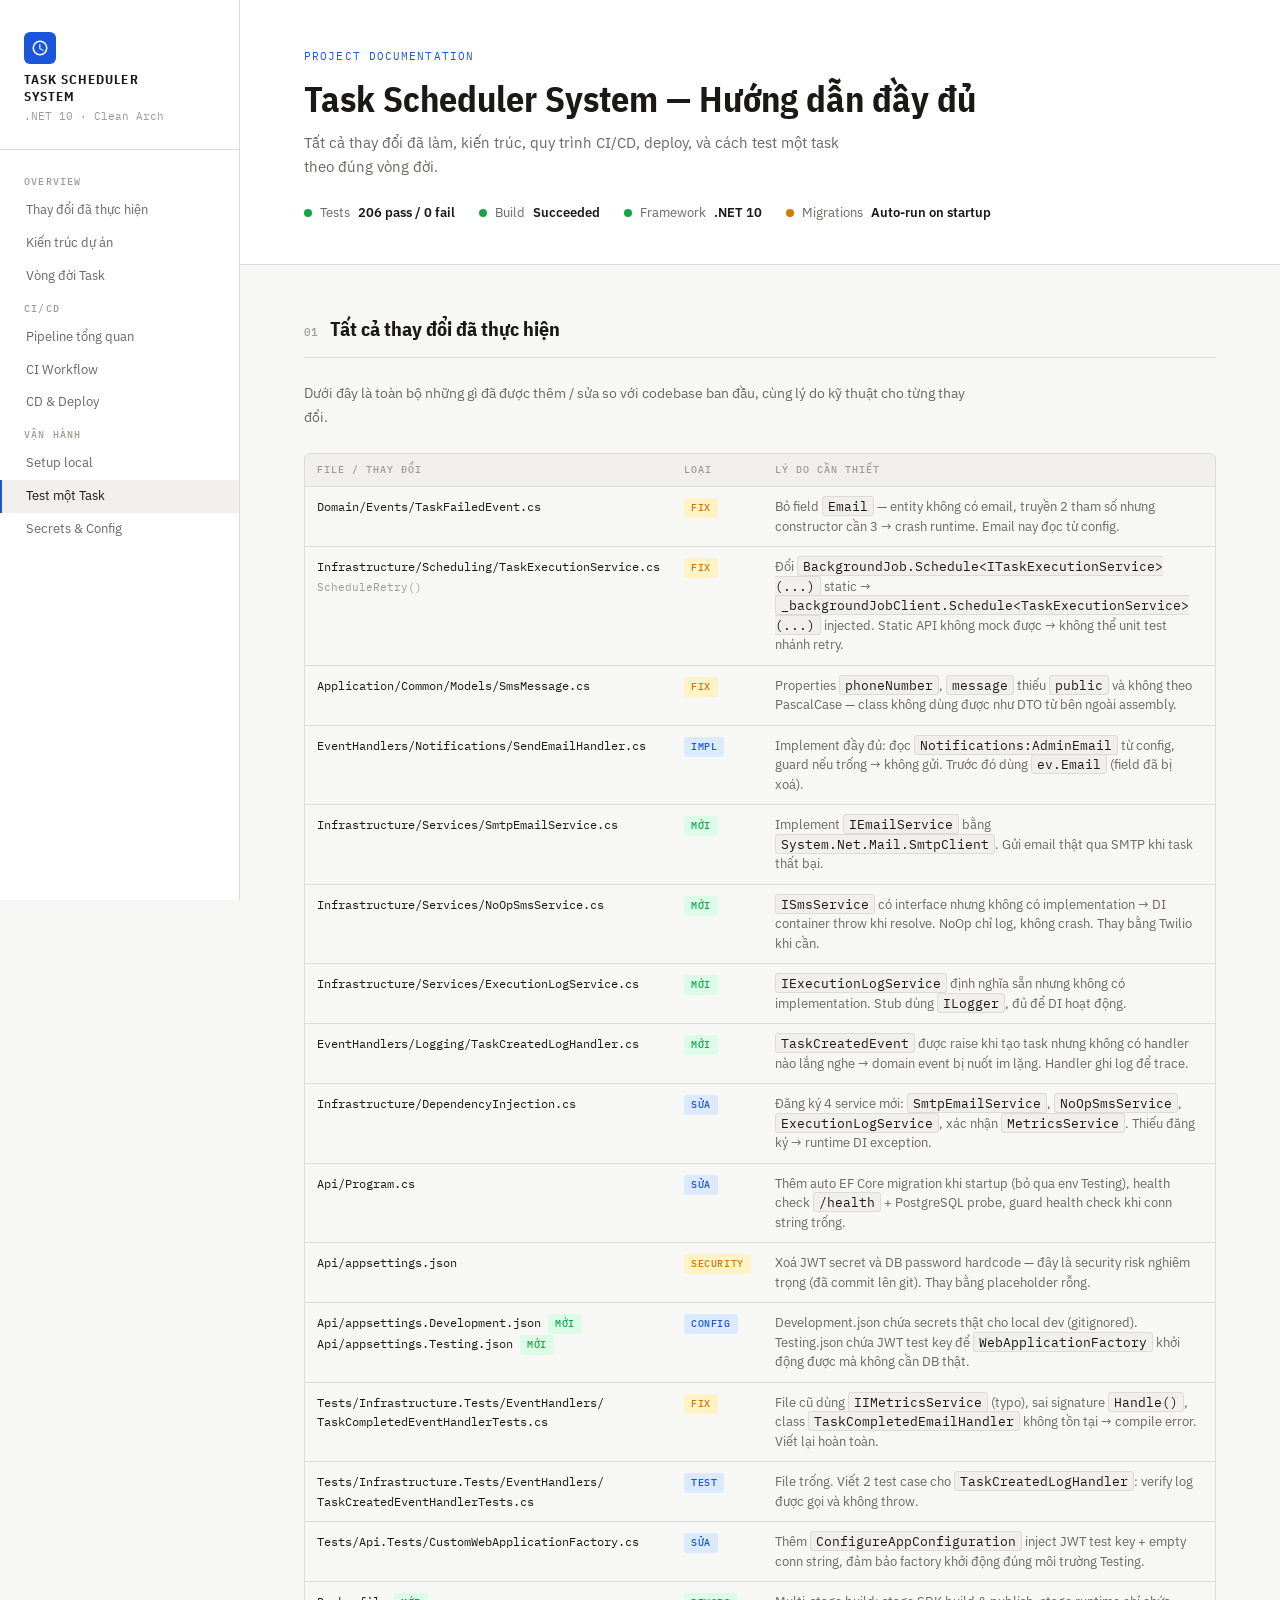
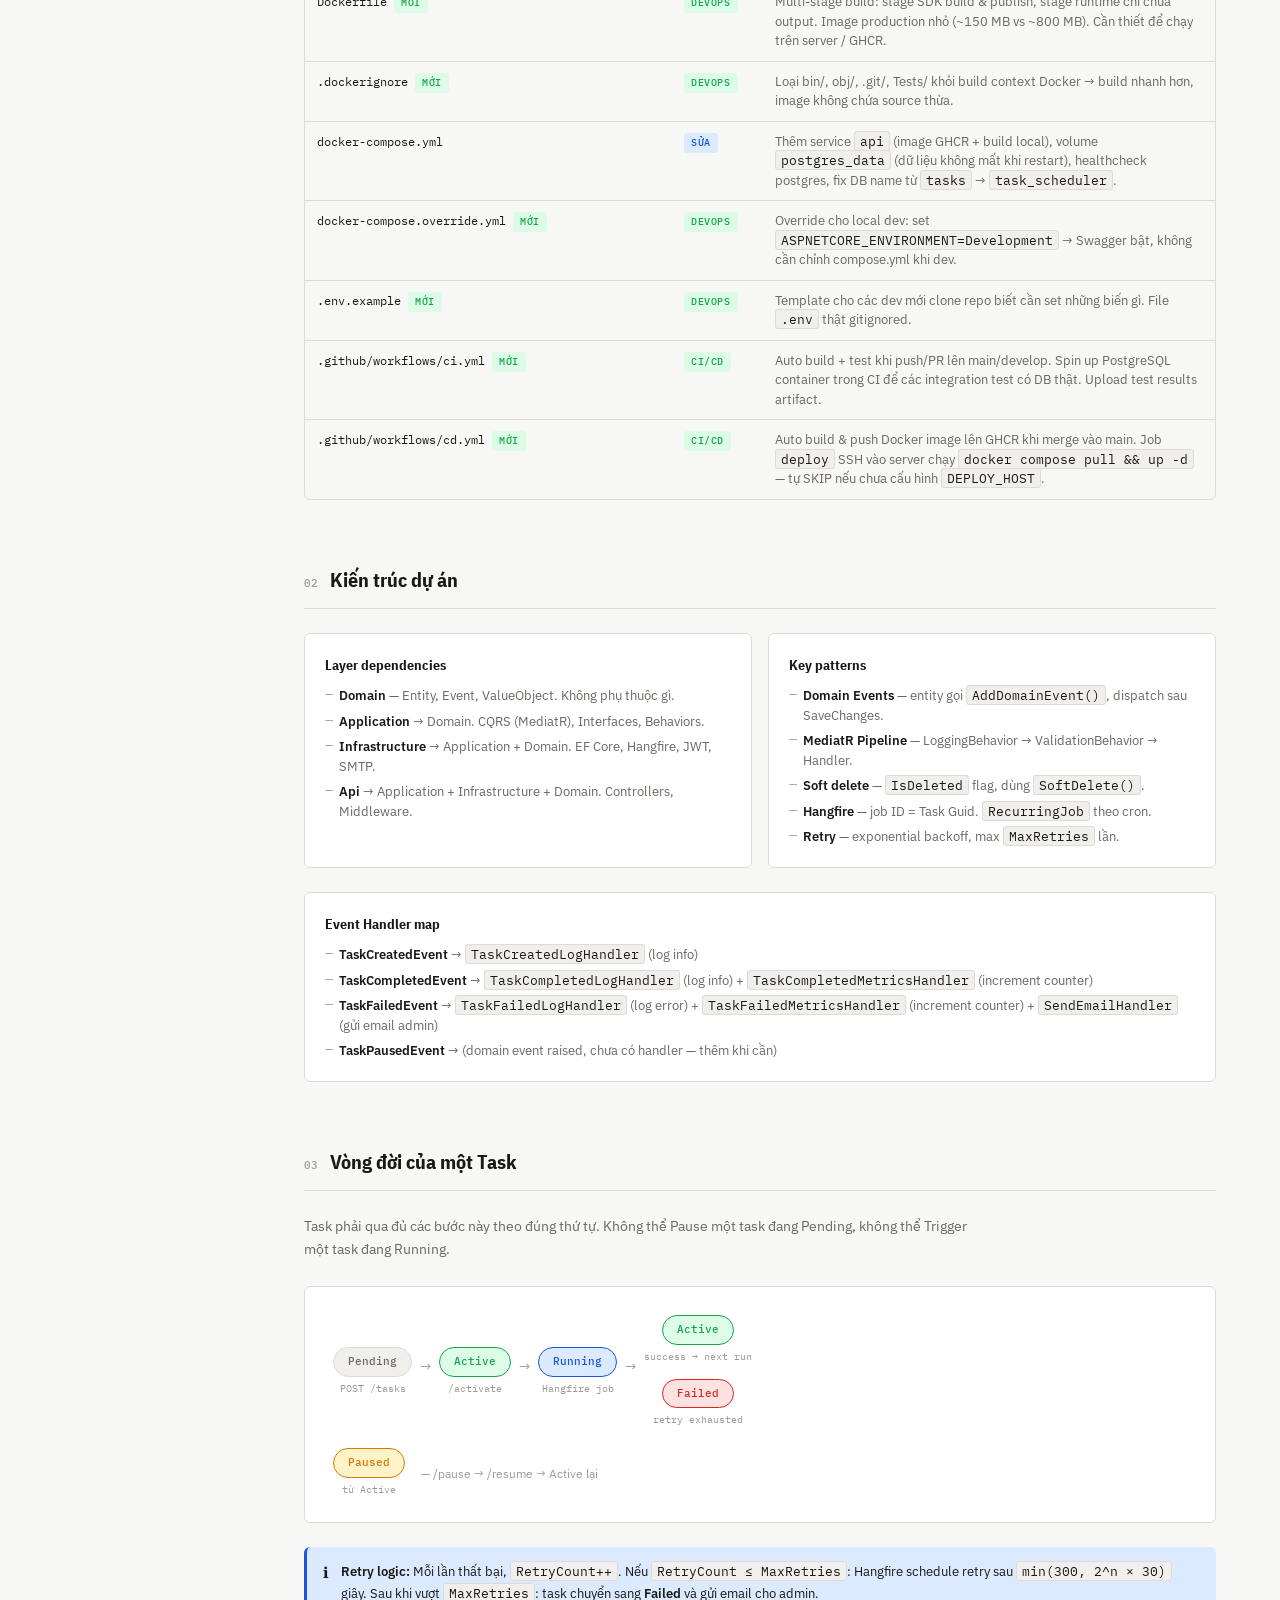
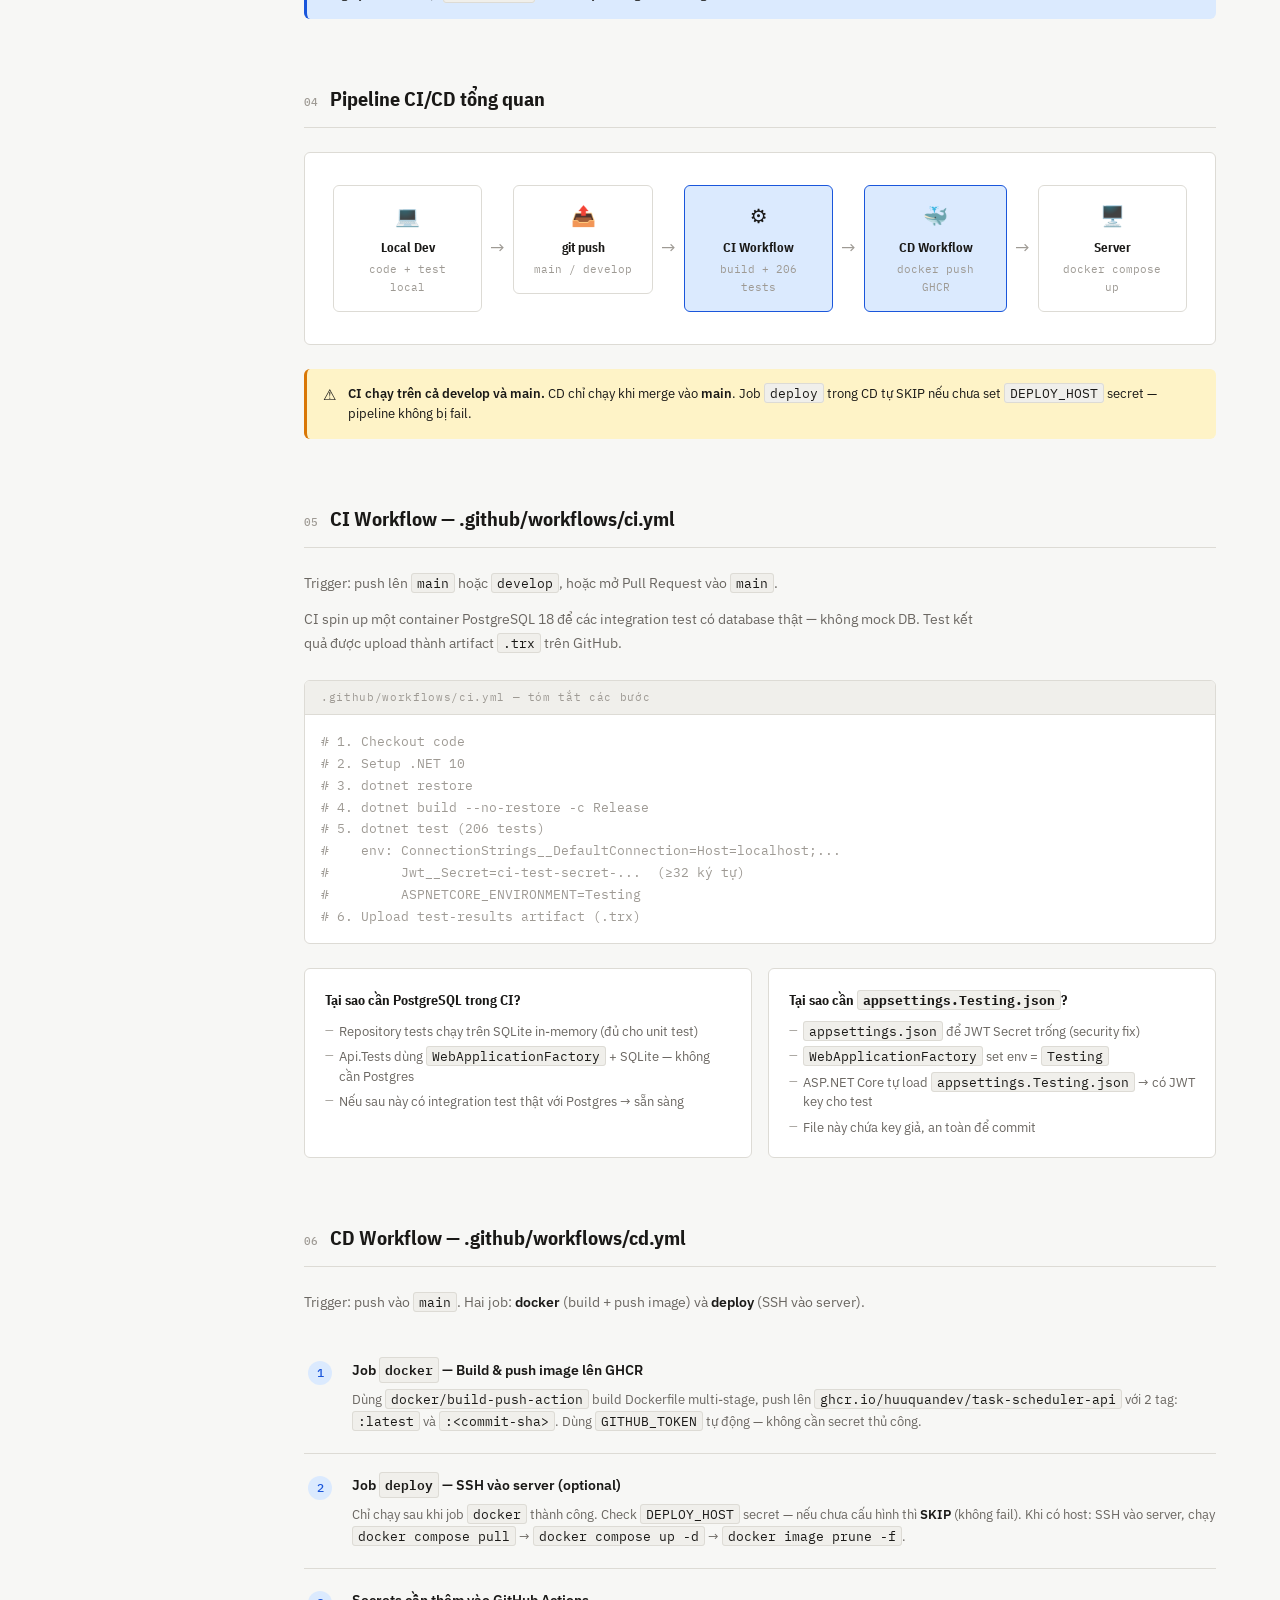
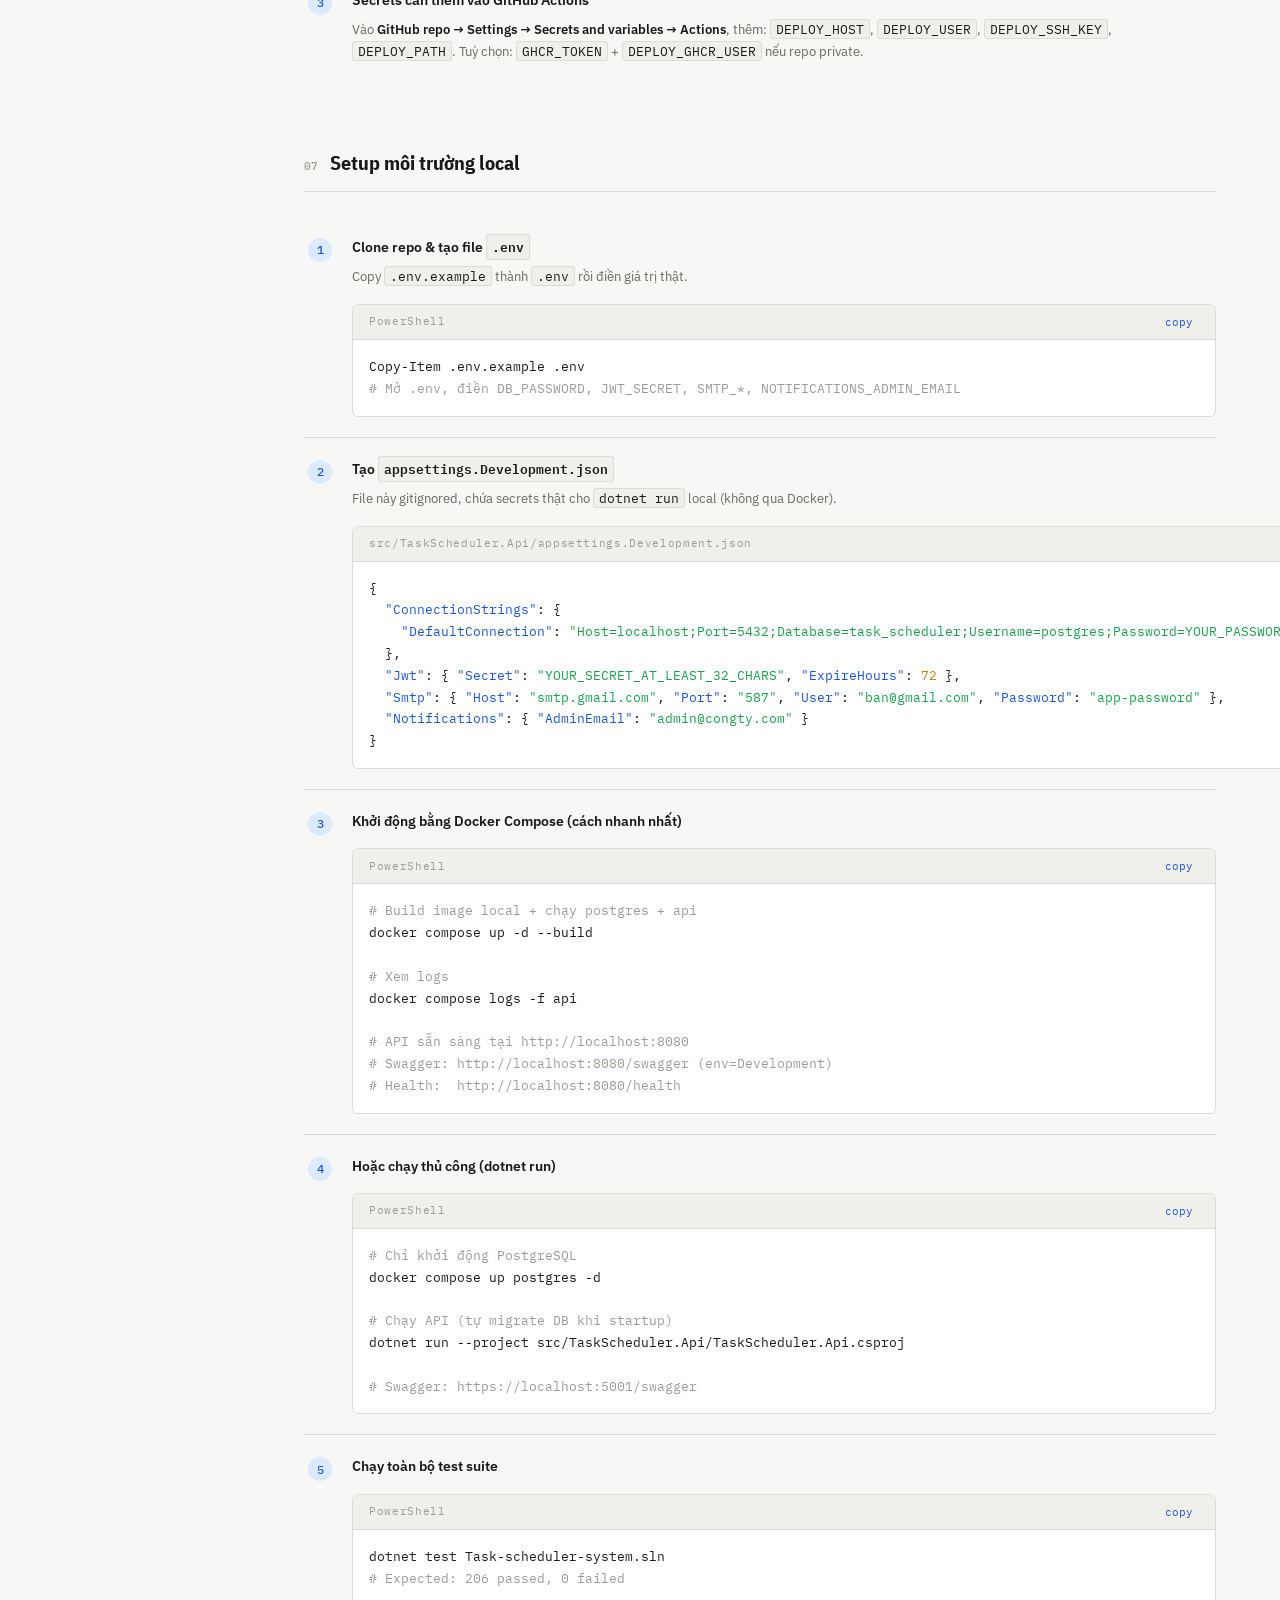
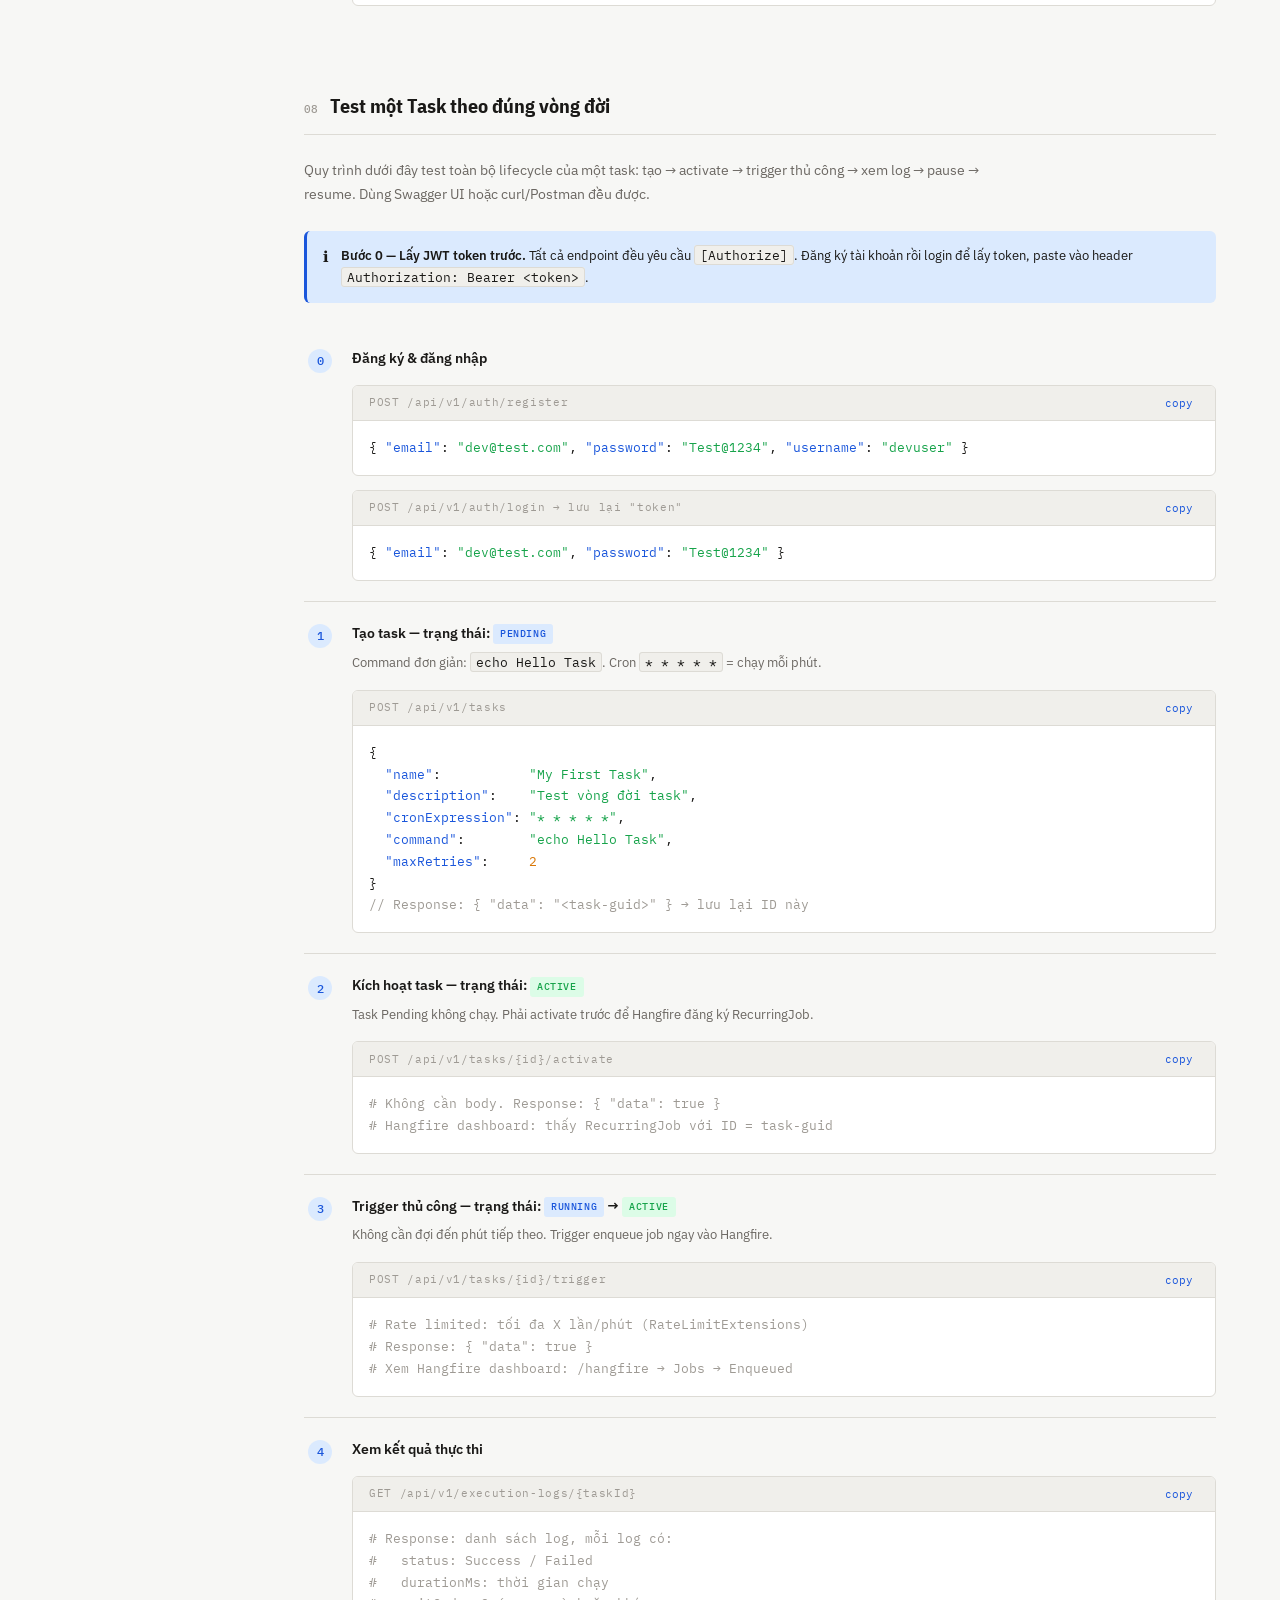
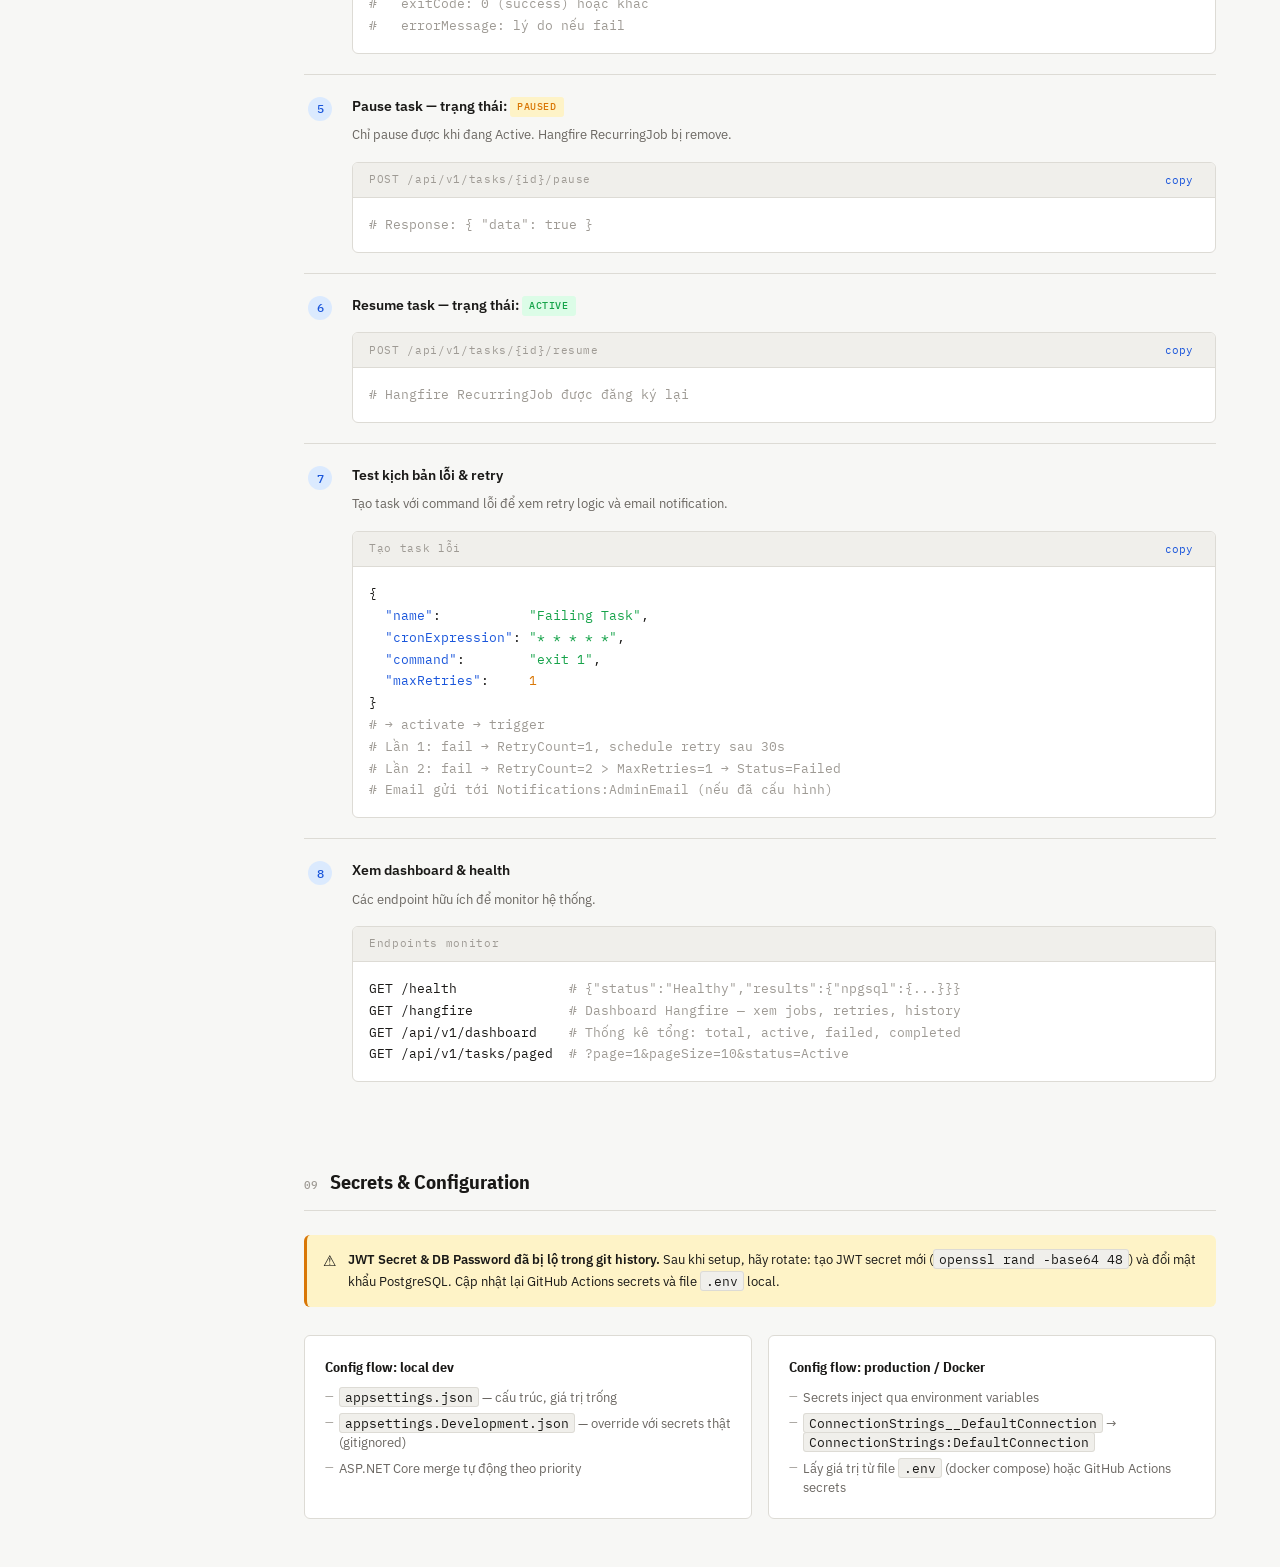
==== Docs/project-guide.html @ bc93c92e "chore: cleanup docs, add migrations, override compose, update cd workflow - Remove temp analysis/wor" ====
<!DOCTYPE html>
<html lang="vi">
<head>
<meta charset="UTF-8">
<meta name="viewport" content="width=device-width, initial-scale=1.0">
<title>Task Scheduler System</title>
<link rel="preconnect" href="https://fonts.googleapis.com">
<link rel="stylesheet" href="https://fonts.googleapis.com/css2?family=IBM+Plex+Mono:wght@400;500&family=IBM+Plex+Sans:wght@400;500;600&family=IBM+Plex+Sans+Condensed:wght@600;700&display=swap">
<style>
/* ── Tokens ── */
:root {
  --bg:          #f7f7f5;
  --surface:     #ffffff;
  --surface-2:   #f0efeb;
  --border:      #dddbd5;
  --text:        #1a1917;
  --text-2:      #6b6762;
  --text-3:      #9e9a94;
  --accent:      #1a56db;
  --accent-dim:  #dbeafe;
  --green:       #16a34a;
  --green-dim:   #dcfce7;
  --amber:       #d97706;
  --amber-dim:   #fef3c7;
  --red:         #dc2626;
  --red-dim:     #fee2e2;
  --mono:        'IBM Plex Mono', monospace;
  --sans:        'IBM Plex Sans', system-ui, sans-serif;
  --cond:        'IBM Plex Sans Condensed', system-ui, sans-serif;
}
@media (prefers-color-scheme: dark) {
  :root:not([data-theme="light"]) {
    --bg:         #111110;
    --surface:    #1c1c1a;
    --surface-2:  #252523;
    --border:     #333330;
    --text:       #eeecea;
    --text-2:     #9e9a94;
    --text-3:     #6b6762;
    --accent:     #60a5fa;
    --accent-dim: #1e3a5f;
    --green:      #4ade80;
    --green-dim:  #14532d;
    --amber:      #fbbf24;
    --amber-dim:  #451a03;
    --red:        #f87171;
    --red-dim:    #450a0a;
  }
}
:root[data-theme="dark"] {
    --bg:         #111110;
    --surface:    #1c1c1a;
    --surface-2:  #252523;
    --border:     #333330;
    --text:       #eeecea;
    --text-2:     #9e9a94;
    --text-3:     #6b6762;
    --accent:     #60a5fa;
    --accent-dim: #1e3a5f;
    --green:      #4ade80;
    --green-dim:  #14532d;
    --amber:      #fbbf24;
    --amber-dim:  #451a03;
    --red:        #f87171;
    --red-dim:    #450a0a;
}

/* ── Reset & Base ── */
*, *::before, *::after { box-sizing: border-box; margin: 0; padding: 0; }
html { font-size: 16px; scroll-behavior: smooth; }
body {
  font-family: var(--sans);
  background: var(--bg);
  color: var(--text);
  line-height: 1.6;
  -webkit-font-smoothing: antialiased;
}
a { color: var(--accent); text-decoration: none; }
a:hover { text-decoration: underline; }

/* ── Layout ── */
.shell {
  display: grid;
  grid-template-columns: 240px 1fr;
  min-height: 100vh;
}
.nav {
  position: sticky;
  top: 0;
  height: 100vh;
  overflow-y: auto;
  background: var(--surface);
  border-right: 1px solid var(--border);
  padding: 32px 0;
  display: flex;
  flex-direction: column;
  gap: 0;
}
.nav-logo {
  padding: 0 24px 24px;
  border-bottom: 1px solid var(--border);
  margin-bottom: 16px;
}
.nav-logo .mark {
  display: inline-flex;
  align-items: center;
  justify-content: center;
  width: 32px; height: 32px;
  background: var(--accent);
  border-radius: 6px;
  margin-bottom: 8px;
}
.nav-logo .mark svg { width: 18px; height: 18px; fill: #fff; }
.nav-logo h1 {
  font-family: var(--cond);
  font-size: 13px;
  font-weight: 700;
  letter-spacing: 0.08em;
  text-transform: uppercase;
  color: var(--text);
  line-height: 1.3;
}
.nav-logo p {
  font-size: 11px;
  color: var(--text-3);
  margin-top: 2px;
  font-family: var(--mono);
}
.nav-section-label {
  font-family: var(--mono);
  font-size: 10px;
  font-weight: 500;
  text-transform: uppercase;
  letter-spacing: 0.12em;
  color: var(--text-3);
  padding: 8px 24px 4px;
}
.nav a {
  display: block;
  padding: 6px 24px;
  font-size: 13px;
  color: var(--text-2);
  transition: color 0.12s, background 0.12s;
  border-left: 2px solid transparent;
}
.nav a:hover, .nav a.active {
  color: var(--text);
  background: var(--surface-2);
  border-left-color: var(--accent);
  text-decoration: none;
}
.main {
  overflow: hidden;
}

/* ── Header ── */
.page-header {
  border-bottom: 1px solid var(--border);
  padding: 48px 64px 40px;
  background: var(--surface);
}
.page-header .eyebrow {
  font-family: var(--mono);
  font-size: 11px;
  letter-spacing: 0.1em;
  text-transform: uppercase;
  color: var(--accent);
  margin-bottom: 12px;
}
.page-header h2 {
  font-family: var(--cond);
  font-size: 36px;
  font-weight: 700;
  color: var(--text);
  text-wrap: balance;
  line-height: 1.15;
  margin-bottom: 12px;
}
.page-header p {
  font-size: 15px;
  color: var(--text-2);
  max-width: 560px;
}
.status-bar {
  display: flex;
  gap: 24px;
  margin-top: 24px;
  flex-wrap: wrap;
}
.stat {
  display: flex;
  align-items: center;
  gap: 8px;
  font-size: 13px;
}
.stat .dot {
  width: 8px; height: 8px;
  border-radius: 50%;
  flex-shrink: 0;
}
.stat .dot.green { background: var(--green); }
.stat .dot.amber { background: var(--amber); }
.stat .label { color: var(--text-2); }
.stat .val { font-weight: 600; color: var(--text); font-variant-numeric: tabular-nums; }

/* ── Content sections ── */
.content { padding: 48px 64px; display: flex; flex-direction: column; gap: 64px; }

section { display: flex; flex-direction: column; gap: 24px; }
.section-header {
  display: flex;
  align-items: baseline;
  gap: 12px;
  padding-bottom: 12px;
  border-bottom: 1px solid var(--border);
}
.section-num {
  font-family: var(--mono);
  font-size: 11px;
  color: var(--text-3);
  font-weight: 500;
}
.section-header h3 {
  font-family: var(--cond);
  font-size: 20px;
  font-weight: 700;
  color: var(--text);
}

/* ── Prose ── */
.prose { font-size: 14px; color: var(--text-2); max-width: 680px; line-height: 1.7; }
.prose strong { color: var(--text); font-weight: 600; }
.prose p + p { margin-top: 12px; }

/* ── Code blocks ── */
.code-block {
  background: var(--surface);
  border: 1px solid var(--border);
  border-radius: 6px;
  overflow: hidden;
}
.code-header {
  display: flex;
  align-items: center;
  justify-content: space-between;
  padding: 8px 16px;
  background: var(--surface-2);
  border-bottom: 1px solid var(--border);
}
.code-label {
  font-family: var(--mono);
  font-size: 11px;
  color: var(--text-3);
  letter-spacing: 0.06em;
}
.copy-btn {
  font-family: var(--mono);
  font-size: 11px;
  color: var(--accent);
  background: none;
  border: none;
  cursor: pointer;
  padding: 2px 6px;
  border-radius: 3px;
  transition: background 0.1s;
}
.copy-btn:hover { background: var(--accent-dim); }
.code-block pre {
  padding: 16px;
  overflow-x: auto;
  font-family: var(--mono);
  font-size: 13px;
  line-height: 1.6;
  color: var(--text);
}
.code-block code { font-family: inherit; }
.hl-comment { color: var(--text-3); }
.hl-key { color: var(--accent); }
.hl-str { color: var(--green); }
.hl-num { color: var(--amber); }
.hl-cmd { color: var(--red); }

/* ── Inline code ── */
code {
  font-family: var(--mono);
  font-size: 12.5px;
  background: var(--surface-2);
  border: 1px solid var(--border);
  border-radius: 3px;
  padding: 1px 5px;
  color: var(--text);
}
.code-block code { background: none; border: none; padding: 0; }

/* ── Pipeline diagram ── */
.pipeline {
  display: flex;
  align-items: stretch;
  gap: 0;
  overflow-x: auto;
  padding: 4px 0;
}
.pipe-step {
  display: flex;
  flex-direction: column;
  align-items: center;
}
.pipe-box {
  background: var(--surface);
  border: 1px solid var(--border);
  border-radius: 6px;
  padding: 14px 18px;
  text-align: center;
  min-width: 140px;
}
.pipe-box .pipe-icon { font-size: 20px; margin-bottom: 6px; }
.pipe-box .pipe-name {
  font-family: var(--cond);
  font-size: 13px;
  font-weight: 700;
  color: var(--text);
  white-space: nowrap;
}
.pipe-box .pipe-desc {
  font-size: 11px;
  color: var(--text-3);
  margin-top: 3px;
  font-family: var(--mono);
}
.pipe-box.accent { border-color: var(--accent); background: var(--accent-dim); }
.pipe-arrow {
  display: flex;
  align-items: center;
  padding: 0 8px;
  color: var(--text-3);
  font-size: 18px;
  flex-shrink: 0;
}

/* ── Steps list ── */
.steps { display: flex; flex-direction: column; gap: 0; }
.step {
  display: grid;
  grid-template-columns: 32px 1fr;
  gap: 16px;
  padding: 20px 0;
  border-bottom: 1px solid var(--border);
}
.step:last-child { border-bottom: none; }
.step-num {
  display: flex;
  align-items: flex-start;
  justify-content: center;
  padding-top: 2px;
}
.step-num span {
  font-family: var(--mono);
  font-size: 12px;
  font-weight: 500;
  color: var(--accent);
  background: var(--accent-dim);
  width: 24px; height: 24px;
  border-radius: 50%;
  display: flex;
  align-items: center;
  justify-content: center;
}
.step-body { display: flex; flex-direction: column; gap: 8px; }
.step-title {
  font-size: 14px;
  font-weight: 600;
  color: var(--text);
}
.step-desc { font-size: 13px; color: var(--text-2); line-height: 1.6; }
.step-desc strong { color: var(--text); font-weight: 600; }

/* ── Badge / tag ── */
.badge {
  display: inline-flex;
  align-items: center;
  gap: 4px;
  font-family: var(--mono);
  font-size: 10px;
  font-weight: 500;
  letter-spacing: 0.06em;
  text-transform: uppercase;
  padding: 2px 7px;
  border-radius: 3px;
  vertical-align: middle;
}
.badge.green { background: var(--green-dim); color: var(--green); }
.badge.amber { background: var(--amber-dim); color: var(--amber); }
.badge.red { background: var(--red-dim); color: var(--red); }
.badge.blue { background: var(--accent-dim); color: var(--accent); }

/* ── Change table ── */
.change-table { width: 100%; border-collapse: collapse; font-size: 13px; }
.change-table th {
  font-family: var(--mono);
  font-size: 10px;
  text-transform: uppercase;
  letter-spacing: 0.1em;
  color: var(--text-3);
  text-align: left;
  padding: 8px 12px;
  background: var(--surface-2);
  border-bottom: 1px solid var(--border);
  font-weight: 500;
}
.change-table td {
  padding: 10px 12px;
  border-bottom: 1px solid var(--border);
  vertical-align: top;
  color: var(--text-2);
}
.change-table tr:last-child td { border-bottom: none; }
.change-table td:first-child { font-family: var(--mono); font-size: 12px; color: var(--text); white-space: nowrap; }
.change-table td.reason { color: var(--text-2); line-height: 1.5; }

/* ── Callout ── */
.callout {
  display: flex;
  gap: 12px;
  padding: 14px 16px;
  border-radius: 6px;
  border-left: 3px solid;
  font-size: 13px;
  line-height: 1.6;
}
.callout.info { background: var(--accent-dim); border-color: var(--accent); color: var(--text); }
.callout.warn { background: var(--amber-dim); border-color: var(--amber); color: var(--text); }
.callout.ok   { background: var(--green-dim);  border-color: var(--green);  color: var(--text); }
.callout-icon { flex-shrink: 0; font-size: 15px; }
.callout strong { font-weight: 600; }

/* ── Lifecycle ── */
.lifecycle {
  display: flex;
  gap: 8px;
  overflow-x: auto;
  padding: 4px 0;
  align-items: center;
}
.lc-state {
  display: flex;
  flex-direction: column;
  align-items: center;
  gap: 4px;
  flex-shrink: 0;
}
.lc-pill {
  padding: 5px 14px;
  border-radius: 20px;
  font-family: var(--mono);
  font-size: 11px;
  font-weight: 500;
  border: 1px solid;
}
.lc-pill.pending  { background: var(--surface-2); border-color: var(--border); color: var(--text-2); }
.lc-pill.active   { background: var(--green-dim); border-color: var(--green); color: var(--green); }
.lc-pill.running  { background: var(--accent-dim); border-color: var(--accent); color: var(--accent); }
.lc-pill.failed   { background: var(--red-dim); border-color: var(--red); color: var(--red); }
.lc-pill.paused   { background: var(--amber-dim); border-color: var(--amber); color: var(--amber); }
.lc-pill.completed{ background: var(--surface-2); border-color: var(--border); color: var(--text-3); }
.lc-note { font-size: 10px; font-family: var(--mono); color: var(--text-3); }
.lc-arrow { color: var(--text-3); font-size: 14px; margin-top: -12px; }
.lc-branch {
  display: flex;
  flex-direction: column;
  gap: 6px;
  flex-shrink: 0;
}

/* ── Two-col grid ── */
.two-col { display: grid; grid-template-columns: 1fr 1fr; gap: 16px; }
@media (max-width: 900px) { .two-col { grid-template-columns: 1fr; } }

/* ── Info card ── */
.info-card {
  background: var(--surface);
  border: 1px solid var(--border);
  border-radius: 6px;
  padding: 20px;
}
.info-card h4 {
  font-family: var(--cond);
  font-size: 14px;
  font-weight: 700;
  color: var(--text);
  margin-bottom: 10px;
}
.info-card ul {
  list-style: none;
  display: flex;
  flex-direction: column;
  gap: 6px;
}
.info-card ul li {
  font-size: 13px;
  color: var(--text-2);
  padding-left: 14px;
  position: relative;
  line-height: 1.5;
}
.info-card ul li::before {
  content: '—';
  position: absolute;
  left: 0;
  color: var(--text-3);
  font-size: 11px;
}
.info-card ul li strong { color: var(--text); font-weight: 600; }

/* ── Responsive nav ── */
@media (max-width: 768px) {
  .shell { grid-template-columns: 1fr; }
  .nav { position: static; height: auto; flex-direction: row; flex-wrap: wrap; padding: 16px; border-right: none; border-bottom: 1px solid var(--border); }
  .nav-logo { border-bottom: none; padding-bottom: 0; margin-bottom: 0; }
  .content { padding: 32px 24px; }
  .page-header { padding: 32px 24px 28px; }
}
</style>
</head>
<body>
<div class="shell">

<!-- NAV -->
<nav class="nav">
  <div class="nav-logo">
    <div class="mark">
      <svg viewBox="0 0 24 24" xmlns="http://www.w3.org/2000/svg"><path d="M12 2a10 10 0 1 0 0 20A10 10 0 0 0 12 2Zm0 18a8 8 0 1 1 0-16 8 8 0 0 1 0 16Zm.5-13H11v6l5.25 3.15.75-1.23-4.5-2.67V7Z"/></svg>
    </div>
    <h1>Task Scheduler<br>System</h1>
    <p>.NET 10 · Clean Arch</p>
  </div>

  <span class="nav-section-label">Overview</span>
  <a href="#changes">Thay đổi đã thực hiện</a>
  <a href="#architecture">Kiến trúc dự án</a>
  <a href="#lifecycle">Vòng đời Task</a>

  <span class="nav-section-label">CI/CD</span>
  <a href="#pipeline">Pipeline tổng quan</a>
  <a href="#ci-workflow">CI Workflow</a>
  <a href="#cd-workflow">CD & Deploy</a>

  <span class="nav-section-label">Vận hành</span>
  <a href="#local-setup">Setup local</a>
  <a href="#test-task">Test một Task</a>
  <a href="#secrets">Secrets & Config</a>
</nav>

<!-- MAIN -->
<main class="main">

  <div class="page-header">
    <div class="eyebrow">Project Documentation</div>
    <h2>Task Scheduler System — Hướng dẫn đầy đủ</h2>
    <p>Tất cả thay đổi đã làm, kiến trúc, quy trình CI/CD, deploy, và cách test một task theo đúng vòng đời.</p>
    <div class="status-bar">
      <div class="stat"><div class="dot green"></div><span class="label">Tests</span><span class="val">206 pass / 0 fail</span></div>
      <div class="stat"><div class="dot green"></div><span class="label">Build</span><span class="val">Succeeded</span></div>
      <div class="stat"><div class="dot green"></div><span class="label">Framework</span><span class="val">.NET 10</span></div>
      <div class="stat"><div class="dot amber"></div><span class="label">Migrations</span><span class="val">Auto-run on startup</span></div>
    </div>
  </div>

  <div class="content">

    <!-- CHANGES -->
    <section id="changes">
      <div class="section-header">
        <span class="section-num">01</span>
        <h3>Tất cả thay đổi đã thực hiện</h3>
      </div>
      <div class="prose">
        <p>Dưới đây là toàn bộ những gì đã được thêm / sửa so với codebase ban đầu, cùng lý do kỹ thuật cho từng thay đổi.</p>
      </div>

      <div style="overflow-x:auto; border: 1px solid var(--border); border-radius: 6px;">
        <table class="change-table">
          <thead>
            <tr>
              <th>File / Thay đổi</th>
              <th>Loại</th>
              <th>Lý do cần thiết</th>
            </tr>
          </thead>
          <tbody>
            <tr>
              <td>Domain/Events/TaskFailedEvent.cs</td>
              <td><span class="badge amber">Fix</span></td>
              <td class="reason">Bỏ field <code>Email</code> — entity không có email, truyền 2 tham số nhưng constructor cần 3 → crash runtime. Email nay đọc từ config.</td>
            </tr>
            <tr>
              <td>Infrastructure/Scheduling/TaskExecutionService.cs<br><span style="color:var(--text-3);font-size:11px">ScheduleRetry()</span></td>
              <td><span class="badge amber">Fix</span></td>
              <td class="reason">Đổi <code>BackgroundJob.Schedule&lt;ITaskExecutionService&gt;(...)</code> static → <code>_backgroundJobClient.Schedule&lt;TaskExecutionService&gt;(...)</code> injected. Static API không mock được → không thể unit test nhánh retry.</td>
            </tr>
            <tr>
              <td>Application/Common/Models/SmsMessage.cs</td>
              <td><span class="badge amber">Fix</span></td>
              <td class="reason">Properties <code>phoneNumber</code>, <code>message</code> thiếu <code>public</code> và không theo PascalCase — class không dùng được như DTO từ bên ngoài assembly.</td>
            </tr>
            <tr>
              <td>EventHandlers/Notifications/SendEmailHandler.cs</td>
              <td><span class="badge blue">Impl</span></td>
              <td class="reason">Implement đầy đủ: đọc <code>Notifications:AdminEmail</code> từ config, guard nếu trống → không gửi. Trước đó dùng <code>ev.Email</code> (field đã bị xoá).</td>
            </tr>
            <tr>
              <td>Infrastructure/Services/SmtpEmailService.cs</td>
              <td><span class="badge green">Mới</span></td>
              <td class="reason">Implement <code>IEmailService</code> bằng <code>System.Net.Mail.SmtpClient</code>. Gửi email thật qua SMTP khi task thất bại.</td>
            </tr>
            <tr>
              <td>Infrastructure/Services/NoOpSmsService.cs</td>
              <td><span class="badge green">Mới</span></td>
              <td class="reason"><code>ISmsService</code> có interface nhưng không có implementation → DI container throw khi resolve. NoOp chỉ log, không crash. Thay bằng Twilio khi cần.</td>
            </tr>
            <tr>
              <td>Infrastructure/Services/ExecutionLogService.cs</td>
              <td><span class="badge green">Mới</span></td>
              <td class="reason"><code>IExecutionLogService</code> định nghĩa sẵn nhưng không có implementation. Stub dùng <code>ILogger</code>, đủ để DI hoạt động.</td>
            </tr>
            <tr>
              <td>EventHandlers/Logging/TaskCreatedLogHandler.cs</td>
              <td><span class="badge green">Mới</span></td>
              <td class="reason"><code>TaskCreatedEvent</code> được raise khi tạo task nhưng không có handler nào lắng nghe → domain event bị nuốt im lặng. Handler ghi log để trace.</td>
            </tr>
            <tr>
              <td>Infrastructure/DependencyInjection.cs</td>
              <td><span class="badge blue">Sửa</span></td>
              <td class="reason">Đăng ký 4 service mới: <code>SmtpEmailService</code>, <code>NoOpSmsService</code>, <code>ExecutionLogService</code>, xác nhận <code>MetricsService</code>. Thiếu đăng ký → runtime DI exception.</td>
            </tr>
            <tr>
              <td>Api/Program.cs</td>
              <td><span class="badge blue">Sửa</span></td>
              <td class="reason">Thêm auto EF Core migration khi startup (bỏ qua env Testing), health check <code>/health</code> + PostgreSQL probe, guard health check khi conn string trống.</td>
            </tr>
            <tr>
              <td>Api/appsettings.json</td>
              <td><span class="badge amber">Security</span></td>
              <td class="reason">Xoá JWT secret và DB password hardcode — đây là security risk nghiêm trọng (đã commit lên git). Thay bằng placeholder rỗng.</td>
            </tr>
            <tr>
              <td>Api/appsettings.Development.json <span class="badge green">Mới</span><br>Api/appsettings.Testing.json <span class="badge green">Mới</span></td>
              <td><span class="badge blue">Config</span></td>
              <td class="reason">Development.json chứa secrets thật cho local dev (gitignored). Testing.json chứa JWT test key để <code>WebApplicationFactory</code> khởi động được mà không cần DB thật.</td>
            </tr>
            <tr>
              <td>Tests/Infrastructure.Tests/EventHandlers/<br>TaskCompletedEventHandlerTests.cs</td>
              <td><span class="badge amber">Fix</span></td>
              <td class="reason">File cũ dùng <code>IIMetricsService</code> (typo), sai signature <code>Handle()</code>, class <code>TaskCompletedEmailHandler</code> không tồn tại → compile error. Viết lại hoàn toàn.</td>
            </tr>
            <tr>
              <td>Tests/Infrastructure.Tests/EventHandlers/<br>TaskCreatedEventHandlerTests.cs</td>
              <td><span class="badge blue">Test</span></td>
              <td class="reason">File trống. Viết 2 test case cho <code>TaskCreatedLogHandler</code>: verify log được gọi và không throw.</td>
            </tr>
            <tr>
              <td>Tests/Api.Tests/CustomWebApplicationFactory.cs</td>
              <td><span class="badge blue">Sửa</span></td>
              <td class="reason">Thêm <code>ConfigureAppConfiguration</code> inject JWT test key + empty conn string, đảm bảo factory khởi động đúng môi trường Testing.</td>
            </tr>
            <tr>
              <td>Dockerfile <span class="badge green">Mới</span></td>
              <td><span class="badge green">DevOps</span></td>
              <td class="reason">Multi-stage build: stage SDK build &amp; publish, stage runtime chỉ chứa output. Image production nhỏ (~150 MB vs ~800 MB). Cần thiết để chạy trên server / GHCR.</td>
            </tr>
            <tr>
              <td>.dockerignore <span class="badge green">Mới</span></td>
              <td><span class="badge green">DevOps</span></td>
              <td class="reason">Loại bin/, obj/, .git/, Tests/ khỏi build context Docker → build nhanh hơn, image không chứa source thừa.</td>
            </tr>
            <tr>
              <td>docker-compose.yml</td>
              <td><span class="badge blue">Sửa</span></td>
              <td class="reason">Thêm service <code>api</code> (image GHCR + build local), volume <code>postgres_data</code> (dữ liệu không mất khi restart), healthcheck postgres, fix DB name từ <code>tasks</code> → <code>task_scheduler</code>.</td>
            </tr>
            <tr>
              <td>docker-compose.override.yml <span class="badge green">Mới</span></td>
              <td><span class="badge green">DevOps</span></td>
              <td class="reason">Override cho local dev: set <code>ASPNETCORE_ENVIRONMENT=Development</code> → Swagger bật, không cần chỉnh compose.yml khi dev.</td>
            </tr>
            <tr>
              <td>.env.example <span class="badge green">Mới</span></td>
              <td><span class="badge green">DevOps</span></td>
              <td class="reason">Template cho các dev mới clone repo biết cần set những biến gì. File <code>.env</code> thật gitignored.</td>
            </tr>
            <tr>
              <td>.github/workflows/ci.yml <span class="badge green">Mới</span></td>
              <td><span class="badge green">CI/CD</span></td>
              <td class="reason">Auto build + test khi push/PR lên main/develop. Spin up PostgreSQL container trong CI để các integration test có DB thật. Upload test results artifact.</td>
            </tr>
            <tr>
              <td>.github/workflows/cd.yml <span class="badge green">Mới</span></td>
              <td><span class="badge green">CI/CD</span></td>
              <td class="reason">Auto build &amp; push Docker image lên GHCR khi merge vào main. Job <code>deploy</code> SSH vào server chạy <code>docker compose pull &amp;&amp; up -d</code> — tự SKIP nếu chưa cấu hình <code>DEPLOY_HOST</code>.</td>
            </tr>
          </tbody>
        </table>
      </div>
    </section>

    <!-- ARCHITECTURE -->
    <section id="architecture">
      <div class="section-header">
        <span class="section-num">02</span>
        <h3>Kiến trúc dự án</h3>
      </div>
      <div class="two-col">
        <div class="info-card">
          <h4>Layer dependencies</h4>
          <ul>
            <li><strong>Domain</strong> — Entity, Event, ValueObject. Không phụ thuộc gì.</li>
            <li><strong>Application</strong> → Domain. CQRS (MediatR), Interfaces, Behaviors.</li>
            <li><strong>Infrastructure</strong> → Application + Domain. EF Core, Hangfire, JWT, SMTP.</li>
            <li><strong>Api</strong> → Application + Infrastructure + Domain. Controllers, Middleware.</li>
          </ul>
        </div>
        <div class="info-card">
          <h4>Key patterns</h4>
          <ul>
            <li><strong>Domain Events</strong> — entity gọi <code>AddDomainEvent()</code>, dispatch sau SaveChanges.</li>
            <li><strong>MediatR Pipeline</strong> — LoggingBehavior → ValidationBehavior → Handler.</li>
            <li><strong>Soft delete</strong> — <code>IsDeleted</code> flag, dùng <code>SoftDelete()</code>.</li>
            <li><strong>Hangfire</strong> — job ID = Task Guid. <code>RecurringJob</code> theo cron.</li>
            <li><strong>Retry</strong> — exponential backoff, max <code>MaxRetries</code> lần.</li>
          </ul>
        </div>
      </div>
      <div class="info-card">
        <h4>Event Handler map</h4>
        <ul>
          <li><strong>TaskCreatedEvent</strong> → <code>TaskCreatedLogHandler</code> (log info)</li>
          <li><strong>TaskCompletedEvent</strong> → <code>TaskCompletedLogHandler</code> (log info) + <code>TaskCompletedMetricsHandler</code> (increment counter)</li>
          <li><strong>TaskFailedEvent</strong> → <code>TaskFailedLogHandler</code> (log error) + <code>TaskFailedMetricsHandler</code> (increment counter) + <code>SendEmailHandler</code> (gửi email admin)</li>
          <li><strong>TaskPausedEvent</strong> → (domain event raised, chưa có handler — thêm khi cần)</li>
        </ul>
      </div>
    </section>

    <!-- LIFECYCLE -->
    <section id="lifecycle">
      <div class="section-header">
        <span class="section-num">03</span>
        <h3>Vòng đời của một Task</h3>
      </div>
      <div class="prose">
        <p>Task phải qua đủ các bước này theo đúng thứ tự. Không thể Pause một task đang Pending, không thể Trigger một task đang Running.</p>
      </div>
      <div style="overflow-x:auto; background: var(--surface); border: 1px solid var(--border); border-radius: 6px; padding: 24px 28px;">
        <div class="lifecycle">
          <div class="lc-state">
            <div class="lc-pill pending">Pending</div>
            <div class="lc-note">POST /tasks</div>
          </div>
          <div class="lc-arrow">→</div>
          <div class="lc-state">
            <div class="lc-pill active">Active</div>
            <div class="lc-note">/activate</div>
          </div>
          <div class="lc-arrow">→</div>
          <div class="lc-state">
            <div class="lc-pill running">Running</div>
            <div class="lc-note">Hangfire job</div>
          </div>
          <div class="lc-arrow">→</div>
          <div class="lc-branch">
            <div class="lc-state">
              <div class="lc-pill active">Active</div>
              <div class="lc-note">success → next run</div>
            </div>
            <div class="lc-state" style="margin-top:8px">
              <div class="lc-pill failed">Failed</div>
              <div class="lc-note">retry exhausted</div>
            </div>
          </div>
        </div>
        <div style="margin-top:16px; display:flex; gap:16px; flex-wrap:wrap;">
          <div class="lc-state">
            <div class="lc-pill paused">Paused</div>
            <div class="lc-note">từ Active</div>
          </div>
          <span style="font-size:12px;color:var(--text-3);align-self:center;">— /pause → /resume → Active lại</span>
        </div>
      </div>
      <div class="callout info">
        <span class="callout-icon">ℹ</span>
        <div><strong>Retry logic:</strong> Mỗi lần thất bại, <code>RetryCount++</code>. Nếu <code>RetryCount ≤ MaxRetries</code>: Hangfire schedule retry sau <code>min(300, 2^n × 30)</code> giây. Sau khi vượt <code>MaxRetries</code>: task chuyển sang <strong>Failed</strong> và gửi email cho admin.</div>
      </div>
    </section>

    <!-- PIPELINE -->
    <section id="pipeline">
      <div class="section-header">
        <span class="section-num">04</span>
        <h3>Pipeline CI/CD tổng quan</h3>
      </div>
      <div style="overflow-x:auto; background: var(--surface); border: 1px solid var(--border); border-radius: 6px; padding: 28px;">
        <div class="pipeline">
          <div class="pipe-step">
            <div class="pipe-box">
              <div class="pipe-icon">💻</div>
              <div class="pipe-name">Local Dev</div>
              <div class="pipe-desc">code + test local</div>
            </div>
          </div>
          <div class="pipe-arrow">→</div>
          <div class="pipe-step">
            <div class="pipe-box">
              <div class="pipe-icon">📤</div>
              <div class="pipe-name">git push</div>
              <div class="pipe-desc">main / develop</div>
            </div>
          </div>
          <div class="pipe-arrow">→</div>
          <div class="pipe-step">
            <div class="pipe-box accent">
              <div class="pipe-icon">⚙️</div>
              <div class="pipe-name">CI Workflow</div>
              <div class="pipe-desc">build + 206 tests</div>
            </div>
          </div>
          <div class="pipe-arrow">→</div>
          <div class="pipe-step">
            <div class="pipe-box accent">
              <div class="pipe-icon">🐳</div>
              <div class="pipe-name">CD Workflow</div>
              <div class="pipe-desc">docker push GHCR</div>
            </div>
          </div>
          <div class="pipe-arrow">→</div>
          <div class="pipe-step">
            <div class="pipe-box">
              <div class="pipe-icon">🖥️</div>
              <div class="pipe-name">Server</div>
              <div class="pipe-desc">docker compose up</div>
            </div>
          </div>
        </div>
      </div>

      <div class="callout warn">
        <span class="callout-icon">⚠</span>
        <div><strong>CI chạy trên cả develop và main.</strong> CD chỉ chạy khi merge vào <strong>main</strong>. Job <code>deploy</code> trong CD tự SKIP nếu chưa set <code>DEPLOY_HOST</code> secret — pipeline không bị fail.</div>
      </div>
    </section>

    <!-- CI -->
    <section id="ci-workflow">
      <div class="section-header">
        <span class="section-num">05</span>
        <h3>CI Workflow — .github/workflows/ci.yml</h3>
      </div>
      <div class="prose">
        <p>Trigger: push lên <code>main</code> hoặc <code>develop</code>, hoặc mở Pull Request vào <code>main</code>.</p>
        <p>CI spin up một container PostgreSQL 18 để các integration test có database thật — không mock DB. Test kết quả được upload thành artifact <code>.trx</code> trên GitHub.</p>
      </div>
      <div class="code-block">
        <div class="code-header">
          <span class="code-label">.github/workflows/ci.yml — tóm tắt các bước</span>
        </div>
        <pre><code><span class="hl-comment"># 1. Checkout code</span>
<span class="hl-comment"># 2. Setup .NET 10</span>
<span class="hl-comment"># 3. dotnet restore</span>
<span class="hl-comment"># 4. dotnet build --no-restore -c Release</span>
<span class="hl-comment"># 5. dotnet test (206 tests)</span>
<span class="hl-comment">#    env: ConnectionStrings__DefaultConnection=Host=localhost;...</span>
<span class="hl-comment">#         Jwt__Secret=ci-test-secret-...  (≥32 ký tự)</span>
<span class="hl-comment">#         ASPNETCORE_ENVIRONMENT=Testing</span>
<span class="hl-comment"># 6. Upload test-results artifact (.trx)</span></code></pre>
      </div>

      <div class="two-col">
        <div class="info-card">
          <h4>Tại sao cần PostgreSQL trong CI?</h4>
          <ul>
            <li>Repository tests chạy trên SQLite in-memory (đủ cho unit test)</li>
            <li>Api.Tests dùng <code>WebApplicationFactory</code> + SQLite — không cần Postgres</li>
            <li>Nếu sau này có integration test thật với Postgres → sẵn sàng</li>
          </ul>
        </div>
        <div class="info-card">
          <h4>Tại sao cần <code>appsettings.Testing.json</code>?</h4>
          <ul>
            <li><code>appsettings.json</code> để JWT Secret trống (security fix)</li>
            <li><code>WebApplicationFactory</code> set env = <code>Testing</code></li>
            <li>ASP.NET Core tự load <code>appsettings.Testing.json</code> → có JWT key cho test</li>
            <li>File này chứa key giả, an toàn để commit</li>
          </ul>
        </div>
      </div>
    </section>

    <!-- CD -->
    <section id="cd-workflow">
      <div class="section-header">
        <span class="section-num">06</span>
        <h3>CD Workflow — .github/workflows/cd.yml</h3>
      </div>
      <div class="prose">
        <p>Trigger: push vào <code>main</code>. Hai job: <strong>docker</strong> (build + push image) và <strong>deploy</strong> (SSH vào server).</p>
      </div>

      <div class="steps">
        <div class="step">
          <div class="step-num"><span>1</span></div>
          <div class="step-body">
            <div class="step-title">Job <code>docker</code> — Build &amp; push image lên GHCR</div>
            <div class="step-desc">Dùng <code>docker/build-push-action</code> build Dockerfile multi-stage, push lên <code>ghcr.io/huuquandev/task-scheduler-api</code> với 2 tag: <code>:latest</code> và <code>:&lt;commit-sha&gt;</code>. Dùng <code>GITHUB_TOKEN</code> tự động — không cần secret thủ công.</div>
          </div>
        </div>
        <div class="step">
          <div class="step-num"><span>2</span></div>
          <div class="step-body">
            <div class="step-title">Job <code>deploy</code> — SSH vào server (optional)</div>
            <div class="step-desc">Chỉ chạy sau khi job <code>docker</code> thành công. Check <code>DEPLOY_HOST</code> secret — nếu chưa cấu hình thì <strong>SKIP</strong> (không fail). Khi có host: SSH vào server, chạy <code>docker compose pull</code> → <code>docker compose up -d</code> → <code>docker image prune -f</code>.</div>
          </div>
        </div>
        <div class="step">
          <div class="step-num"><span>3</span></div>
          <div class="step-body">
            <div class="step-title">Secrets cần thêm vào GitHub Actions</div>
            <div class="step-desc">Vào <strong>GitHub repo → Settings → Secrets and variables → Actions</strong>, thêm: <code>DEPLOY_HOST</code>, <code>DEPLOY_USER</code>, <code>DEPLOY_SSH_KEY</code>, <code>DEPLOY_PATH</code>. Tuỳ chọn: <code>GHCR_TOKEN</code> + <code>DEPLOY_GHCR_USER</code> nếu repo private.</div>
          </div>
        </div>
      </div>
    </section>

    <!-- LOCAL SETUP -->
    <section id="local-setup">
      <div class="section-header">
        <span class="section-num">07</span>
        <h3>Setup môi trường local</h3>
      </div>

      <div class="steps">
        <div class="step">
          <div class="step-num"><span>1</span></div>
          <div class="step-body">
            <div class="step-title">Clone repo &amp; tạo file <code>.env</code></div>
            <div class="step-desc">Copy <code>.env.example</code> thành <code>.env</code> rồi điền giá trị thật.</div>
            <div class="code-block" style="margin-top:8px">
              <div class="code-header"><span class="code-label">PowerShell</span><button class="copy-btn" onclick="copyCode(this)">copy</button></div>
              <pre><code>Copy-Item .env.example .env
<span class="hl-comment"># Mở .env, điền DB_PASSWORD, JWT_SECRET, SMTP_*, NOTIFICATIONS_ADMIN_EMAIL</span></code></pre>
            </div>
          </div>
        </div>
        <div class="step">
          <div class="step-num"><span>2</span></div>
          <div class="step-body">
            <div class="step-title">Tạo <code>appsettings.Development.json</code></div>
            <div class="step-desc">File này gitignored, chứa secrets thật cho <code>dotnet run</code> local (không qua Docker).</div>
            <div class="code-block" style="margin-top:8px">
              <div class="code-header"><span class="code-label">src/TaskScheduler.Api/appsettings.Development.json</span></div>
              <pre><code>{
  <span class="hl-key">"ConnectionStrings"</span>: {
    <span class="hl-key">"DefaultConnection"</span>: <span class="hl-str">"Host=localhost;Port=5432;Database=task_scheduler;Username=postgres;Password=YOUR_PASSWORD"</span>
  },
  <span class="hl-key">"Jwt"</span>: { <span class="hl-key">"Secret"</span>: <span class="hl-str">"YOUR_SECRET_AT_LEAST_32_CHARS"</span>, <span class="hl-key">"ExpireHours"</span>: <span class="hl-num">72</span> },
  <span class="hl-key">"Smtp"</span>: { <span class="hl-key">"Host"</span>: <span class="hl-str">"smtp.gmail.com"</span>, <span class="hl-key">"Port"</span>: <span class="hl-str">"587"</span>, <span class="hl-key">"User"</span>: <span class="hl-str">"ban@gmail.com"</span>, <span class="hl-key">"Password"</span>: <span class="hl-str">"app-password"</span> },
  <span class="hl-key">"Notifications"</span>: { <span class="hl-key">"AdminEmail"</span>: <span class="hl-str">"admin@congty.com"</span> }
}</code></pre>
            </div>
          </div>
        </div>
        <div class="step">
          <div class="step-num"><span>3</span></div>
          <div class="step-body">
            <div class="step-title">Khởi động bằng Docker Compose (cách nhanh nhất)</div>
            <div class="code-block" style="margin-top:8px">
              <div class="code-header"><span class="code-label">PowerShell</span><button class="copy-btn" onclick="copyCode(this)">copy</button></div>
              <pre><code><span class="hl-comment"># Build image local + chạy postgres + api</span>
docker compose up -d --build

<span class="hl-comment"># Xem logs</span>
docker compose logs -f api

<span class="hl-comment"># API sẵn sàng tại http://localhost:8080</span>
<span class="hl-comment"># Swagger: http://localhost:8080/swagger (env=Development)</span>
<span class="hl-comment"># Health:  http://localhost:8080/health</span></code></pre>
            </div>
          </div>
        </div>
        <div class="step">
          <div class="step-num"><span>4</span></div>
          <div class="step-body">
            <div class="step-title">Hoặc chạy thủ công (dotnet run)</div>
            <div class="code-block" style="margin-top:8px">
              <div class="code-header"><span class="code-label">PowerShell</span><button class="copy-btn" onclick="copyCode(this)">copy</button></div>
              <pre><code><span class="hl-comment"># Chỉ khởi động PostgreSQL</span>
docker compose up postgres -d

<span class="hl-comment"># Chạy API (tự migrate DB khi startup)</span>
dotnet run --project src/TaskScheduler.Api/TaskScheduler.Api.csproj

<span class="hl-comment"># Swagger: https://localhost:5001/swagger</span></code></pre>
            </div>
          </div>
        </div>
        <div class="step">
          <div class="step-num"><span>5</span></div>
          <div class="step-body">
            <div class="step-title">Chạy toàn bộ test suite</div>
            <div class="code-block" style="margin-top:8px">
              <div class="code-header"><span class="code-label">PowerShell</span><button class="copy-btn" onclick="copyCode(this)">copy</button></div>
              <pre><code>dotnet test Task-scheduler-system.sln
<span class="hl-comment"># Expected: 206 passed, 0 failed</span></code></pre>
            </div>
          </div>
        </div>
      </div>
    </section>

    <!-- TEST A TASK -->
    <section id="test-task">
      <div class="section-header">
        <span class="section-num">08</span>
        <h3>Test một Task theo đúng vòng đời</h3>
      </div>
      <div class="prose">
        <p>Quy trình dưới đây test toàn bộ lifecycle của một task: tạo → activate → trigger thủ công → xem log → pause → resume. Dùng Swagger UI hoặc curl/Postman đều được.</p>
      </div>

      <div class="callout info">
        <span class="callout-icon">ℹ</span>
        <div><strong>Bước 0 — Lấy JWT token trước.</strong> Tất cả endpoint đều yêu cầu <code>[Authorize]</code>. Đăng ký tài khoản rồi login để lấy token, paste vào header <code>Authorization: Bearer &lt;token&gt;</code>.</div>
      </div>

      <div class="steps">
        <div class="step">
          <div class="step-num"><span>0</span></div>
          <div class="step-body">
            <div class="step-title">Đăng ký &amp; đăng nhập</div>
            <div class="code-block" style="margin-top:8px">
              <div class="code-header"><span class="code-label">POST /api/v1/auth/register</span><button class="copy-btn" onclick="copyCode(this)">copy</button></div>
              <pre><code>{ <span class="hl-key">"email"</span>: <span class="hl-str">"dev@test.com"</span>, <span class="hl-key">"password"</span>: <span class="hl-str">"Test@1234"</span>, <span class="hl-key">"username"</span>: <span class="hl-str">"devuser"</span> }</code></pre>
            </div>
            <div class="code-block" style="margin-top:6px">
              <div class="code-header"><span class="code-label">POST /api/v1/auth/login → lưu lại "token"</span><button class="copy-btn" onclick="copyCode(this)">copy</button></div>
              <pre><code>{ <span class="hl-key">"email"</span>: <span class="hl-str">"dev@test.com"</span>, <span class="hl-key">"password"</span>: <span class="hl-str">"Test@1234"</span> }</code></pre>
            </div>
          </div>
        </div>

        <div class="step">
          <div class="step-num"><span>1</span></div>
          <div class="step-body">
            <div class="step-title">Tạo task — trạng thái: <span class="badge blue">Pending</span></div>
            <div class="step-desc">Command đơn giản: <code>echo Hello Task</code>. Cron <code>* * * * *</code> = chạy mỗi phút.</div>
            <div class="code-block" style="margin-top:8px">
              <div class="code-header"><span class="code-label">POST /api/v1/tasks</span><button class="copy-btn" onclick="copyCode(this)">copy</button></div>
              <pre><code>{
  <span class="hl-key">"name"</span>:           <span class="hl-str">"My First Task"</span>,
  <span class="hl-key">"description"</span>:    <span class="hl-str">"Test vòng đời task"</span>,
  <span class="hl-key">"cronExpression"</span>: <span class="hl-str">"* * * * *"</span>,
  <span class="hl-key">"command"</span>:        <span class="hl-str">"echo Hello Task"</span>,
  <span class="hl-key">"maxRetries"</span>:     <span class="hl-num">2</span>
}
<span class="hl-comment">// Response: { "data": "&lt;task-guid&gt;" } → lưu lại ID này</span></code></pre>
            </div>
          </div>
        </div>

        <div class="step">
          <div class="step-num"><span>2</span></div>
          <div class="step-body">
            <div class="step-title">Kích hoạt task — trạng thái: <span class="badge green">Active</span></div>
            <div class="step-desc">Task Pending không chạy. Phải activate trước để Hangfire đăng ký RecurringJob.</div>
            <div class="code-block" style="margin-top:8px">
              <div class="code-header"><span class="code-label">POST /api/v1/tasks/{id}/activate</span><button class="copy-btn" onclick="copyCode(this)">copy</button></div>
              <pre><code><span class="hl-comment"># Không cần body. Response: { "data": true }</span>
<span class="hl-comment"># Hangfire dashboard: thấy RecurringJob với ID = task-guid</span></code></pre>
            </div>
          </div>
        </div>

        <div class="step">
          <div class="step-num"><span>3</span></div>
          <div class="step-body">
            <div class="step-title">Trigger thủ công — trạng thái: <span class="badge blue">Running</span> → <span class="badge green">Active</span></div>
            <div class="step-desc">Không cần đợi đến phút tiếp theo. Trigger enqueue job ngay vào Hangfire.</div>
            <div class="code-block" style="margin-top:8px">
              <div class="code-header"><span class="code-label">POST /api/v1/tasks/{id}/trigger</span><button class="copy-btn" onclick="copyCode(this)">copy</button></div>
              <pre><code><span class="hl-comment"># Rate limited: tối đa X lần/phút (RateLimitExtensions)</span>
<span class="hl-comment"># Response: { "data": true }</span>
<span class="hl-comment"># Xem Hangfire dashboard: /hangfire → Jobs → Enqueued</span></code></pre>
            </div>
          </div>
        </div>

        <div class="step">
          <div class="step-num"><span>4</span></div>
          <div class="step-body">
            <div class="step-title">Xem kết quả thực thi</div>
            <div class="code-block" style="margin-top:8px">
              <div class="code-header"><span class="code-label">GET /api/v1/execution-logs/{taskId}</span><button class="copy-btn" onclick="copyCode(this)">copy</button></div>
              <pre><code><span class="hl-comment"># Response: danh sách log, mỗi log có:</span>
<span class="hl-comment">#   status: Success / Failed</span>
<span class="hl-comment">#   durationMs: thời gian chạy</span>
<span class="hl-comment">#   exitCode: 0 (success) hoặc khác</span>
<span class="hl-comment">#   errorMessage: lý do nếu fail</span></code></pre>
            </div>
          </div>
        </div>

        <div class="step">
          <div class="step-num"><span>5</span></div>
          <div class="step-body">
            <div class="step-title">Pause task — trạng thái: <span class="badge amber">Paused</span></div>
            <div class="step-desc">Chỉ pause được khi đang Active. Hangfire RecurringJob bị remove.</div>
            <div class="code-block" style="margin-top:8px">
              <div class="code-header"><span class="code-label">POST /api/v1/tasks/{id}/pause</span><button class="copy-btn" onclick="copyCode(this)">copy</button></div>
              <pre><code><span class="hl-comment"># Response: { "data": true }</span></code></pre>
            </div>
          </div>
        </div>

        <div class="step">
          <div class="step-num"><span>6</span></div>
          <div class="step-body">
            <div class="step-title">Resume task — trạng thái: <span class="badge green">Active</span></div>
            <div class="code-block" style="margin-top:8px">
              <div class="code-header"><span class="code-label">POST /api/v1/tasks/{id}/resume</span><button class="copy-btn" onclick="copyCode(this)">copy</button></div>
              <pre><code><span class="hl-comment"># Hangfire RecurringJob được đăng ký lại</span></code></pre>
            </div>
          </div>
        </div>

        <div class="step">
          <div class="step-num"><span>7</span></div>
          <div class="step-body">
            <div class="step-title">Test kịch bản lỗi &amp; retry</div>
            <div class="step-desc">Tạo task với command lỗi để xem retry logic và email notification.</div>
            <div class="code-block" style="margin-top:8px">
              <div class="code-header"><span class="code-label">Tạo task lỗi</span><button class="copy-btn" onclick="copyCode(this)">copy</button></div>
              <pre><code>{
  <span class="hl-key">"name"</span>:           <span class="hl-str">"Failing Task"</span>,
  <span class="hl-key">"cronExpression"</span>: <span class="hl-str">"* * * * *"</span>,
  <span class="hl-key">"command"</span>:        <span class="hl-str">"exit 1"</span>,
  <span class="hl-key">"maxRetries"</span>:     <span class="hl-num">1</span>
}
<span class="hl-comment"># → activate → trigger</span>
<span class="hl-comment"># Lần 1: fail → RetryCount=1, schedule retry sau 30s</span>
<span class="hl-comment"># Lần 2: fail → RetryCount=2 > MaxRetries=1 → Status=Failed</span>
<span class="hl-comment"># Email gửi tới Notifications:AdminEmail (nếu đã cấu hình)</span></code></pre>
            </div>
          </div>
        </div>
        <div class="step">
          <div class="step-num"><span>8</span></div>
          <div class="step-body">
            <div class="step-title">Xem dashboard &amp; health</div>
            <div class="step-desc">Các endpoint hữu ích để monitor hệ thống.</div>
            <div class="code-block" style="margin-top:8px">
              <div class="code-header"><span class="code-label">Endpoints monitor</span></div>
              <pre><code>GET /health              <span class="hl-comment"># {"status":"Healthy","results":{"npgsql":{...}}}</span>
GET /hangfire            <span class="hl-comment"># Dashboard Hangfire — xem jobs, retries, history</span>
GET /api/v1/dashboard    <span class="hl-comment"># Thống kê tổng: total, active, failed, completed</span>
GET /api/v1/tasks/paged  <span class="hl-comment"># ?page=1&pageSize=10&status=Active</span></code></pre>
            </div>
          </div>
        </div>
      </div>
    </section>

    <!-- SECRETS -->
    <section id="secrets">
      <div class="section-header">
        <span class="section-num">09</span>
        <h3>Secrets &amp; Configuration</h3>
      </div>
      <div class="callout warn">
        <span class="callout-icon">⚠</span>
        <div><strong>JWT Secret &amp; DB Password đã bị lộ trong git history.</strong> Sau khi setup, hãy rotate: tạo JWT secret mới (<code>openssl rand -base64 48</code>) và đổi mật khẩu PostgreSQL. Cập nhật lại GitHub Actions secrets và file <code>.env</code> local.</div>
      </div>
      <div class="two-col" style="margin-top:4px">
        <div class="info-card">
          <h4>Config flow: local dev</h4>
          <ul>
            <li><code>appsettings.json</code> — cấu trúc, giá trị trống</li>
            <li><code>appsettings.Development.json</code> — override với secrets thật (gitignored)</li>
            <li>ASP.NET Core merge tự động theo priority</li>
          </ul>
        </div>
        <div class="info-card">
          <h4>Config flow: production / Docker</h4>
          <ul>
            <li>Secrets inject qua environment variables</li>
            <li><code>ConnectionStrings__DefaultConnection</code> → <code>ConnectionStrings:DefaultConnection</code></li>
            <li>Lấy giá trị từ file <code>.env</code> (docker compose) hoặc GitHub Actions secrets</li>
          </ul>
        </div>
      </div>
    </section>

  </div><!-- /content -->
</main>
</div><!-- /shell -->

<script>
function copyCode(btn) {
  const pre = btn.closest('.code-block').querySelector('pre');
  const text = pre.innerText;
  navigator.clipboard.writeText(text).then(() => {
    btn.textContent = 'copied!';
    setTimeout(() => btn.textContent = 'copy', 1800);
  });
}

// Active nav highlight
const sections = document.querySelectorAll('section[id]');
const navLinks = document.querySelectorAll('.nav a[href^="#"]');
const observer = new IntersectionObserver(entries => {
  entries.forEach(e => {
    if (e.isIntersecting) {
      navLinks.forEach(a => a.classList.remove('active'));
      const link = document.querySelector(`.nav a[href="#${e.target.id}"]`);
      if (link) link.classList.add('active');
    }
  });
}, { rootMargin: '-20% 0px -70% 0px' });
sections.forEach(s => observer.observe(s));
</script>
</body>
</html>
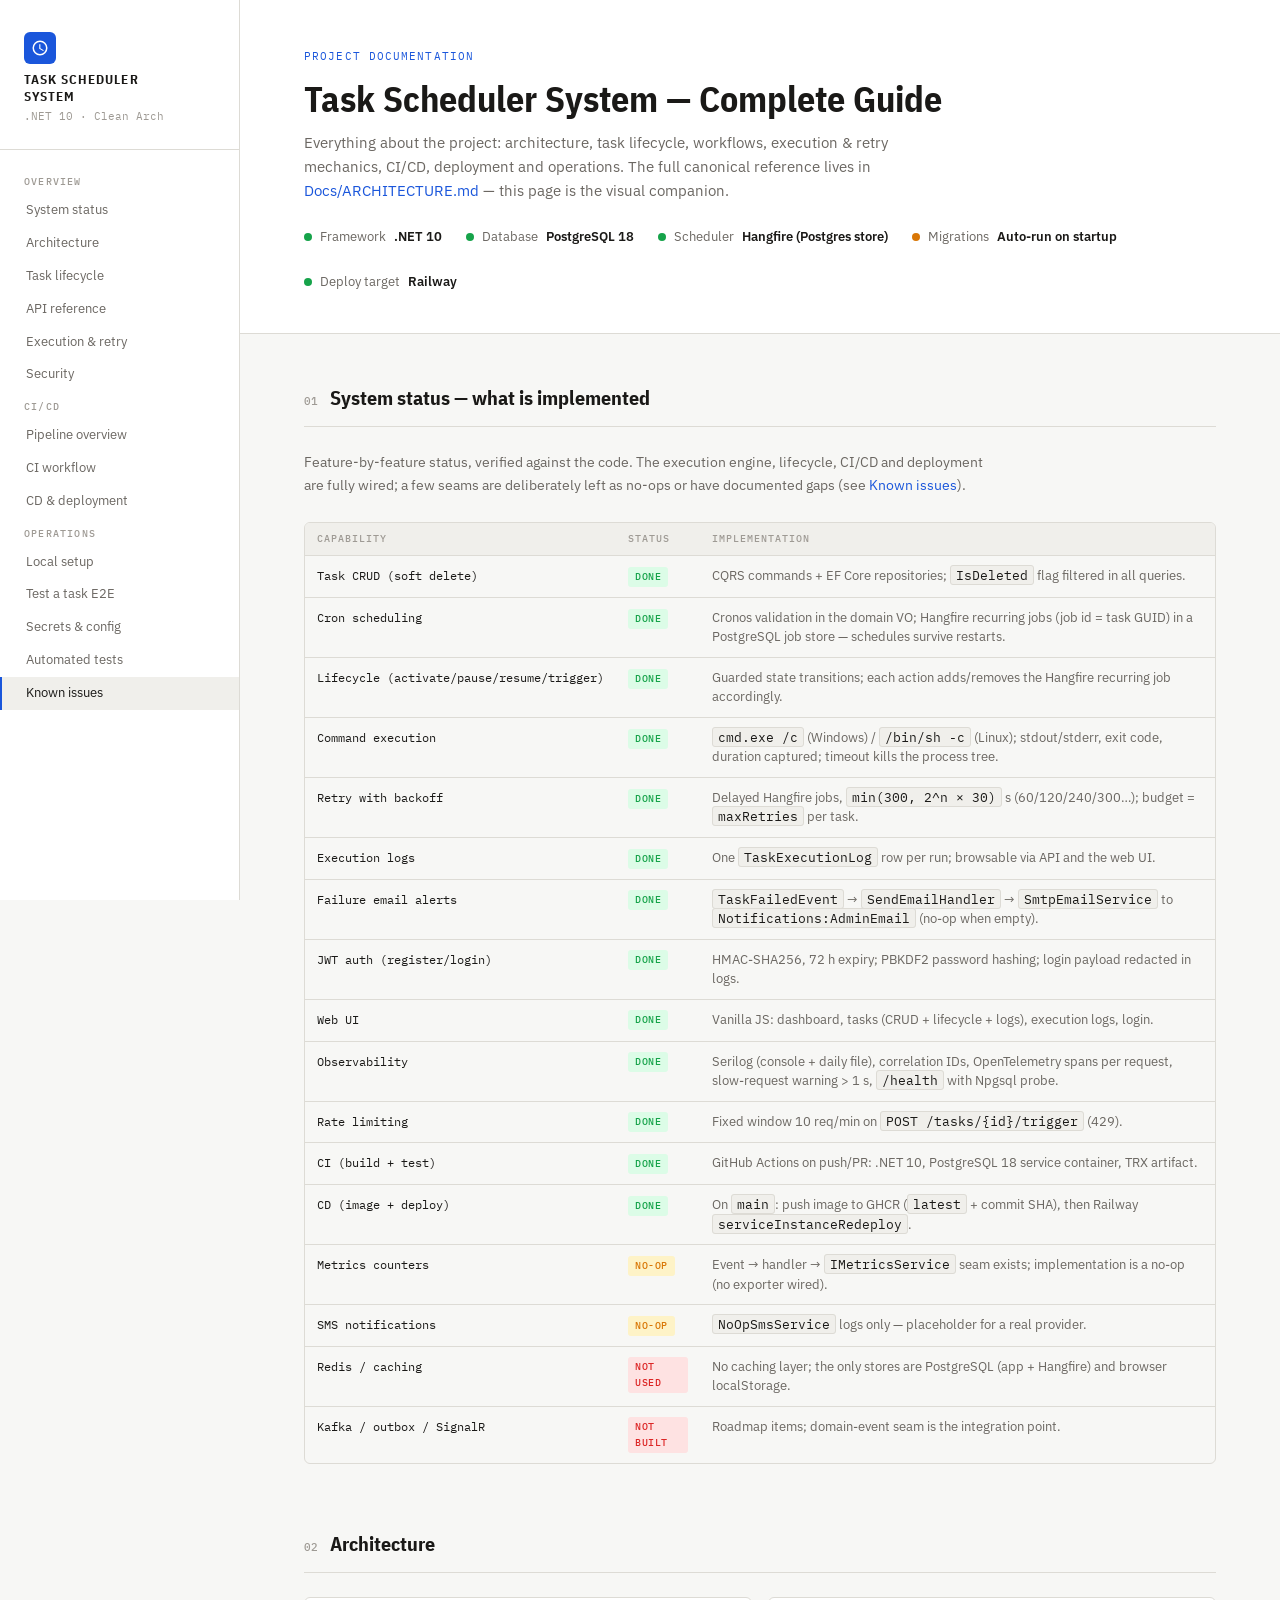
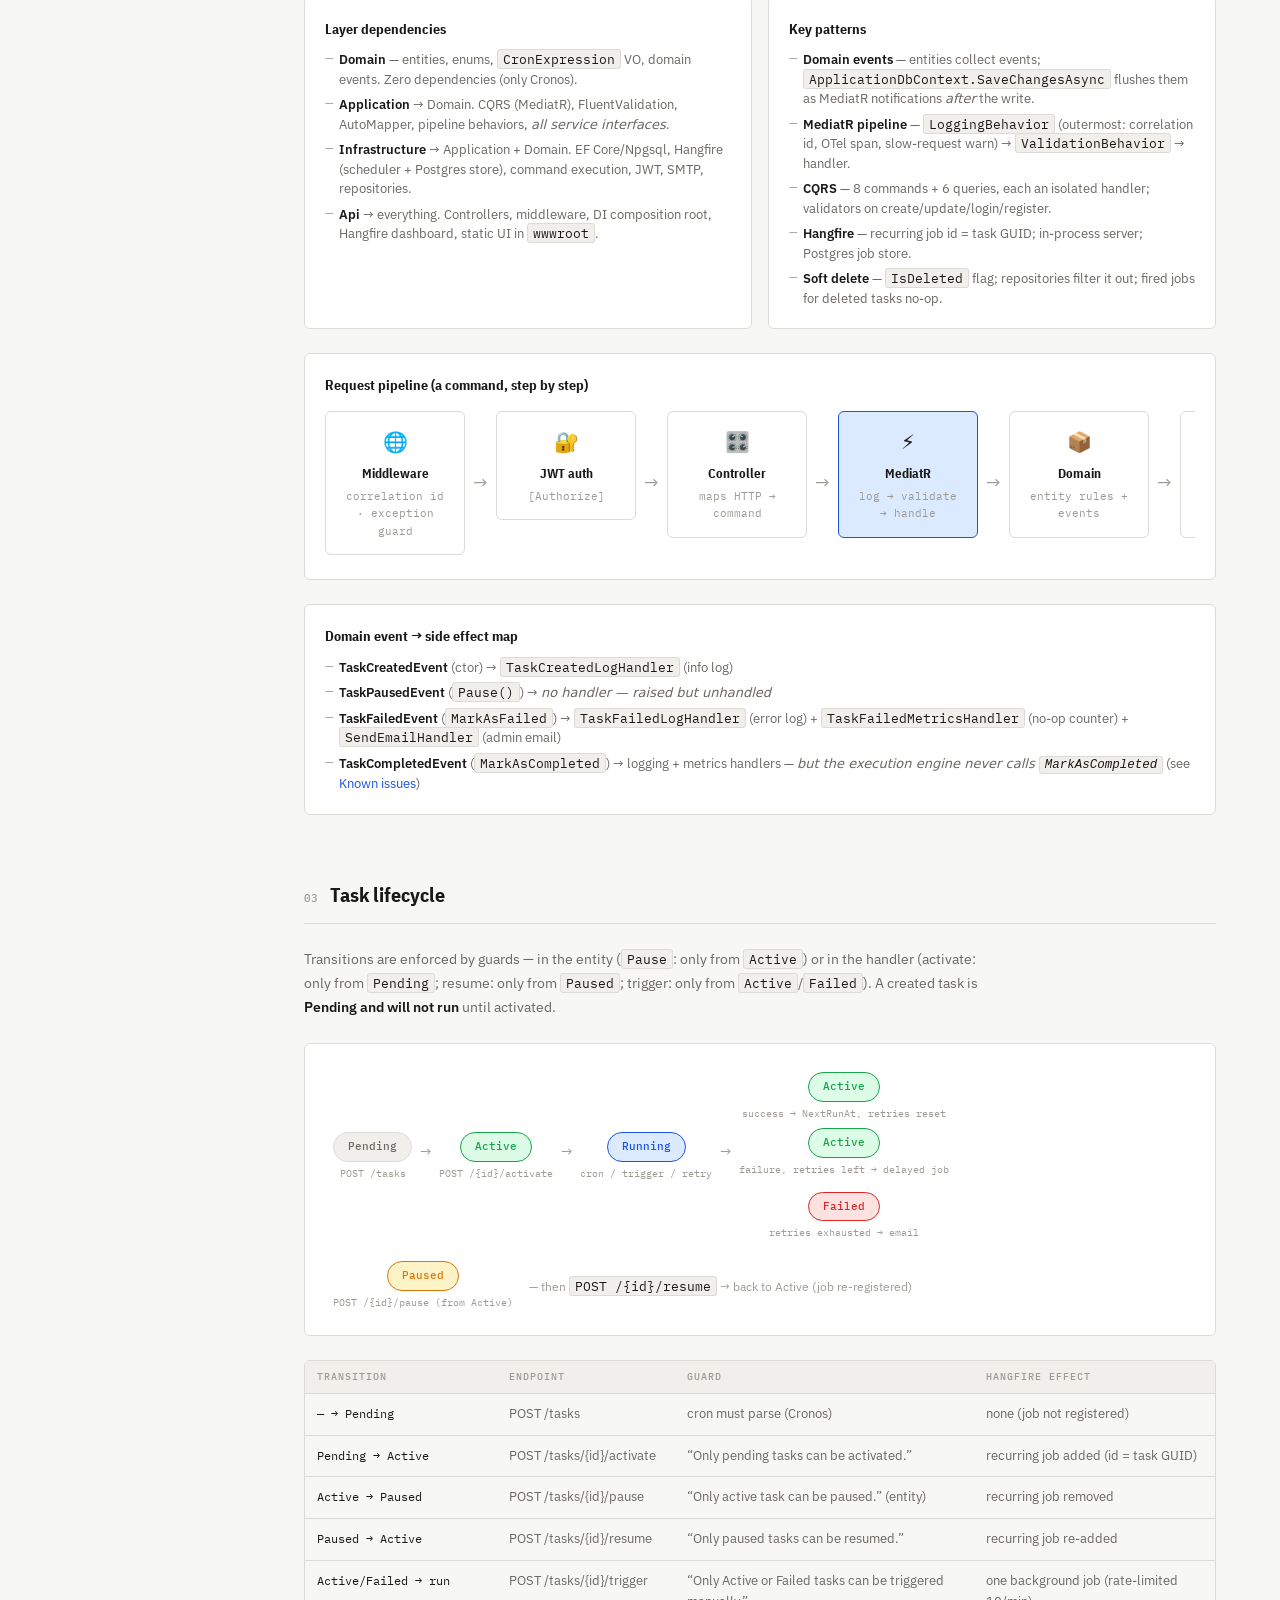
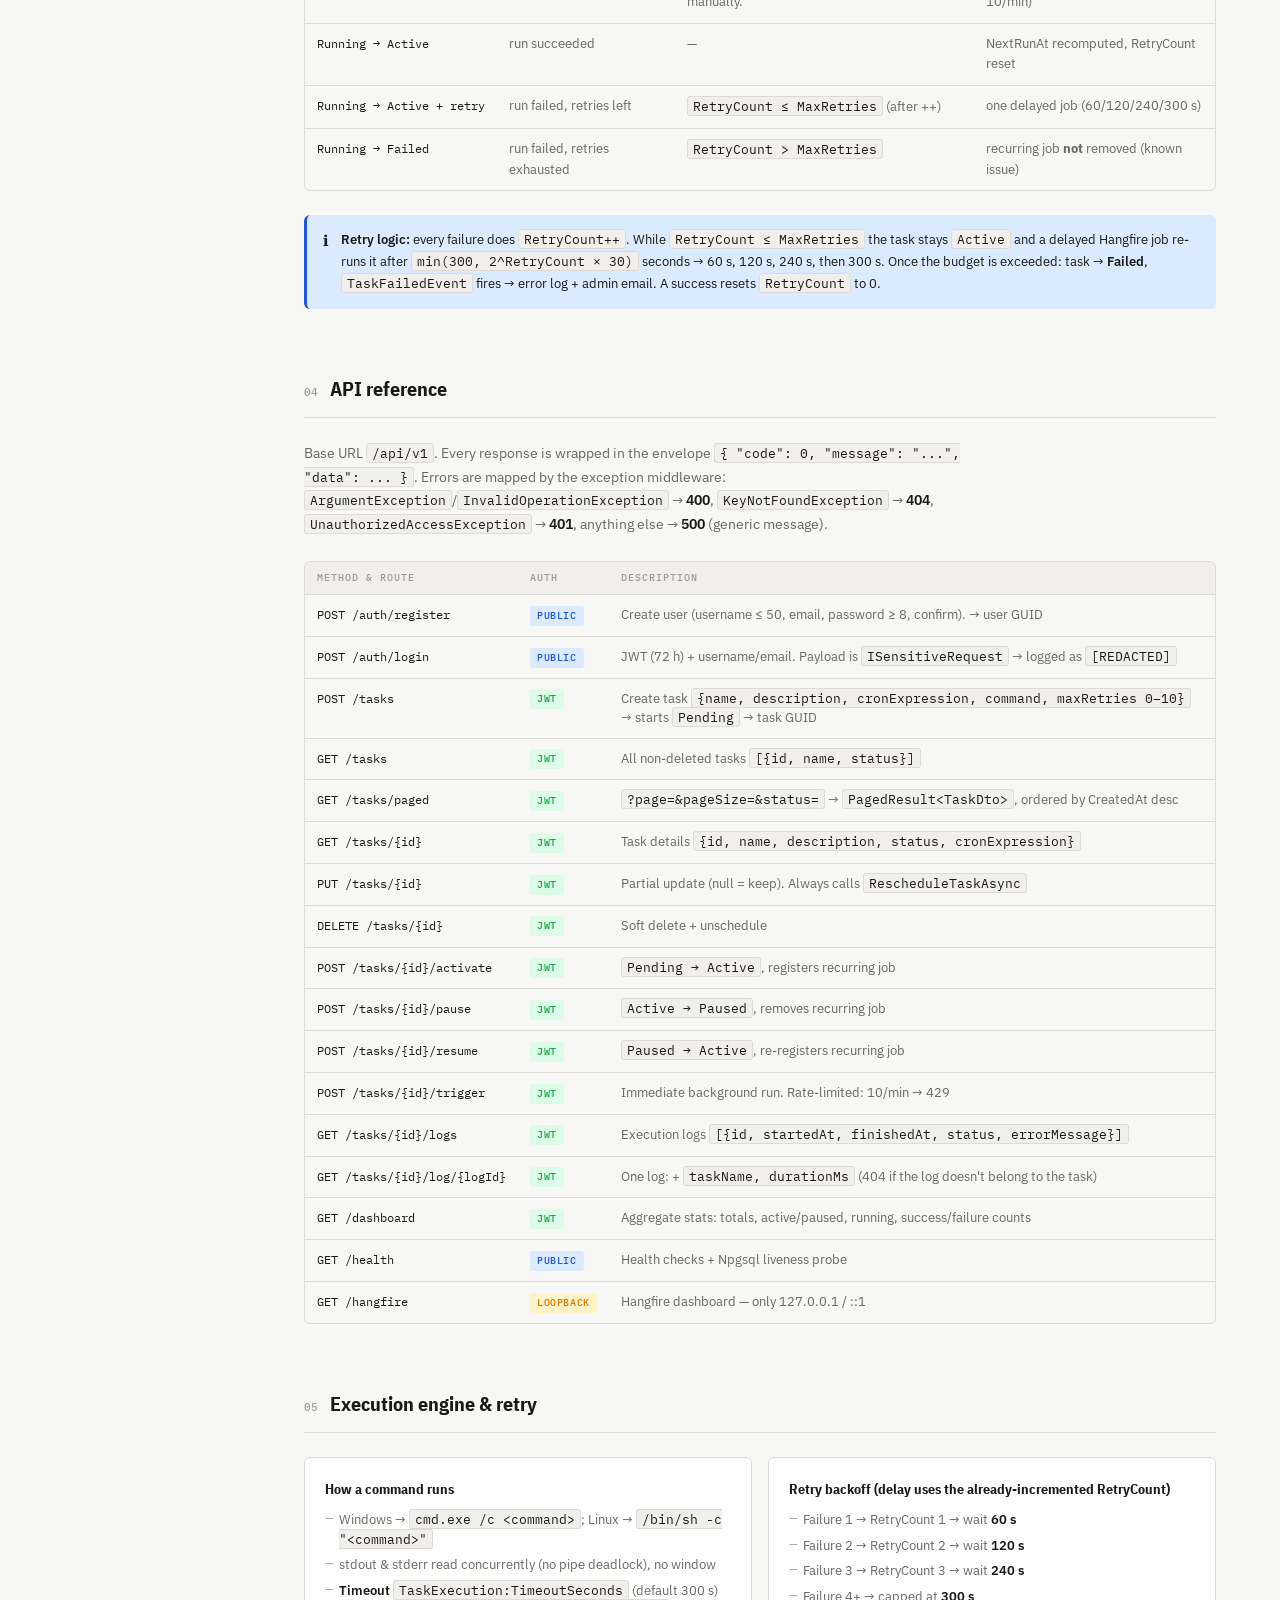
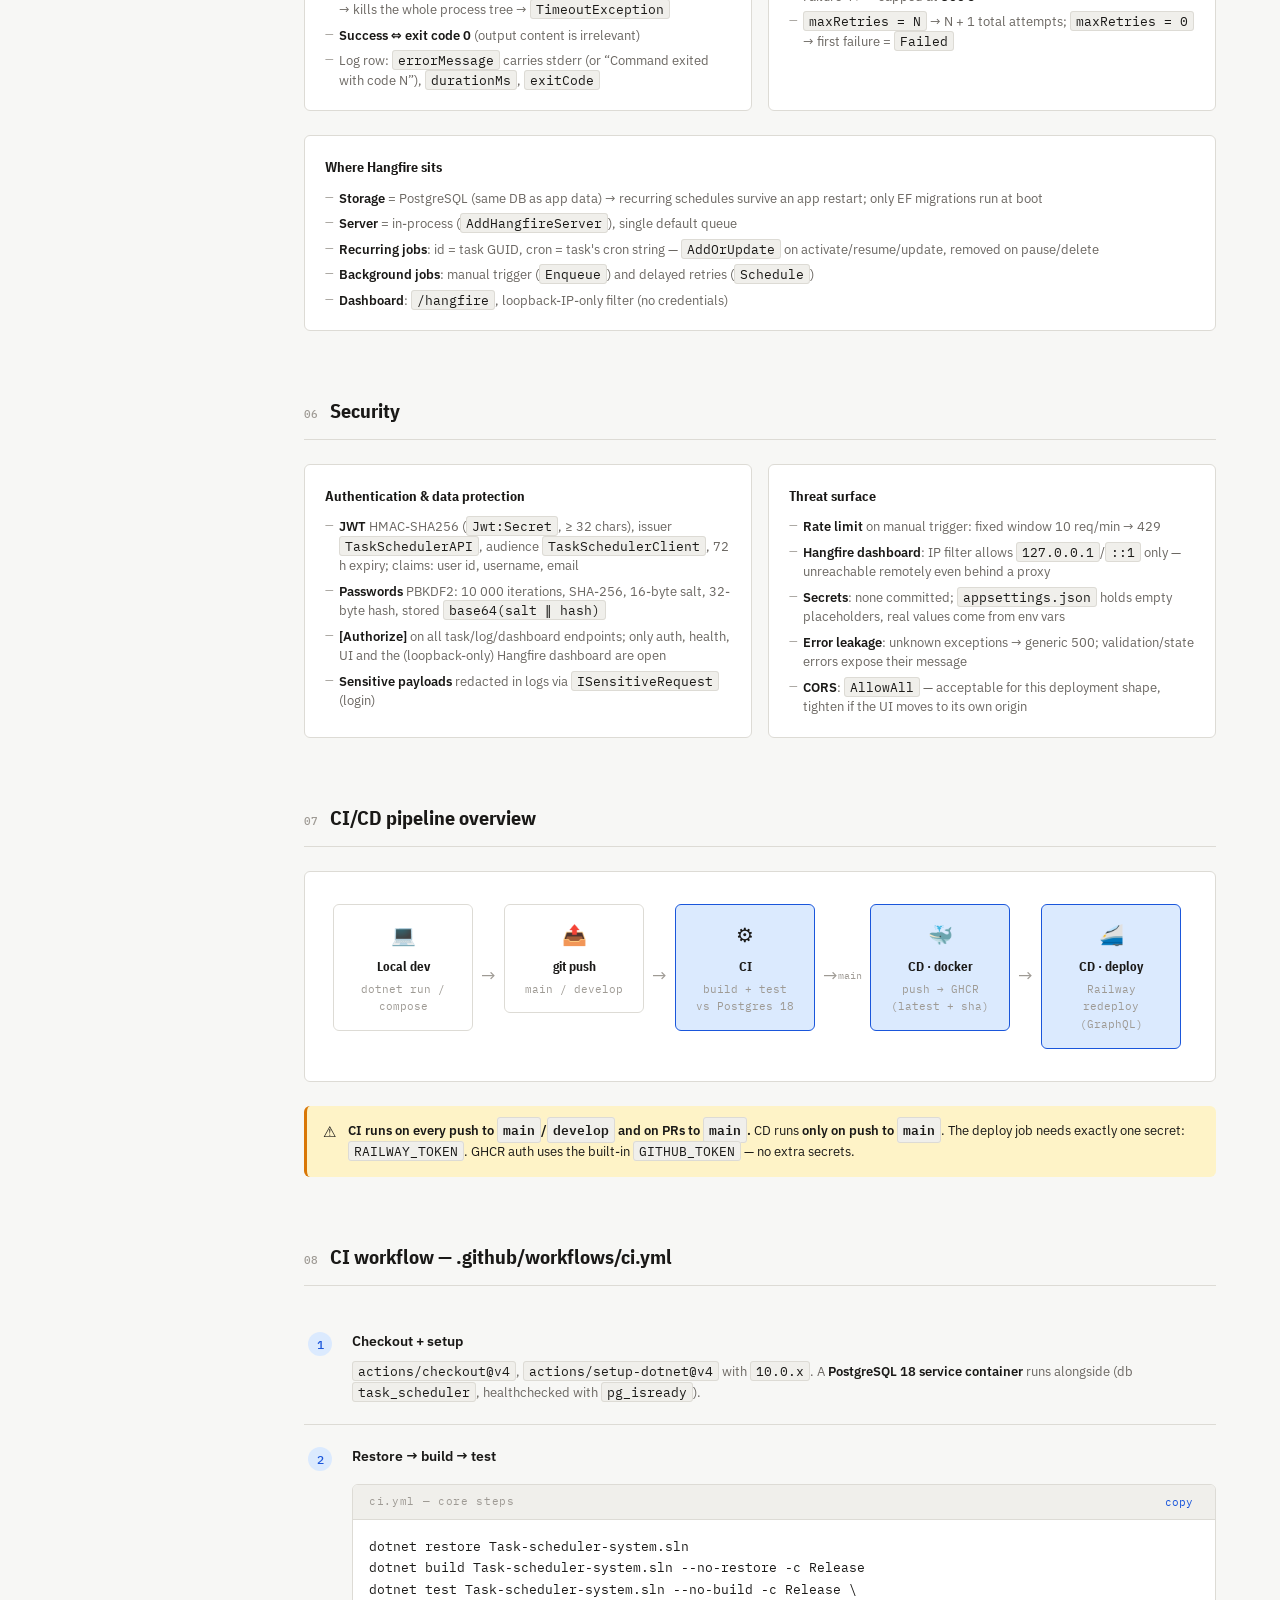
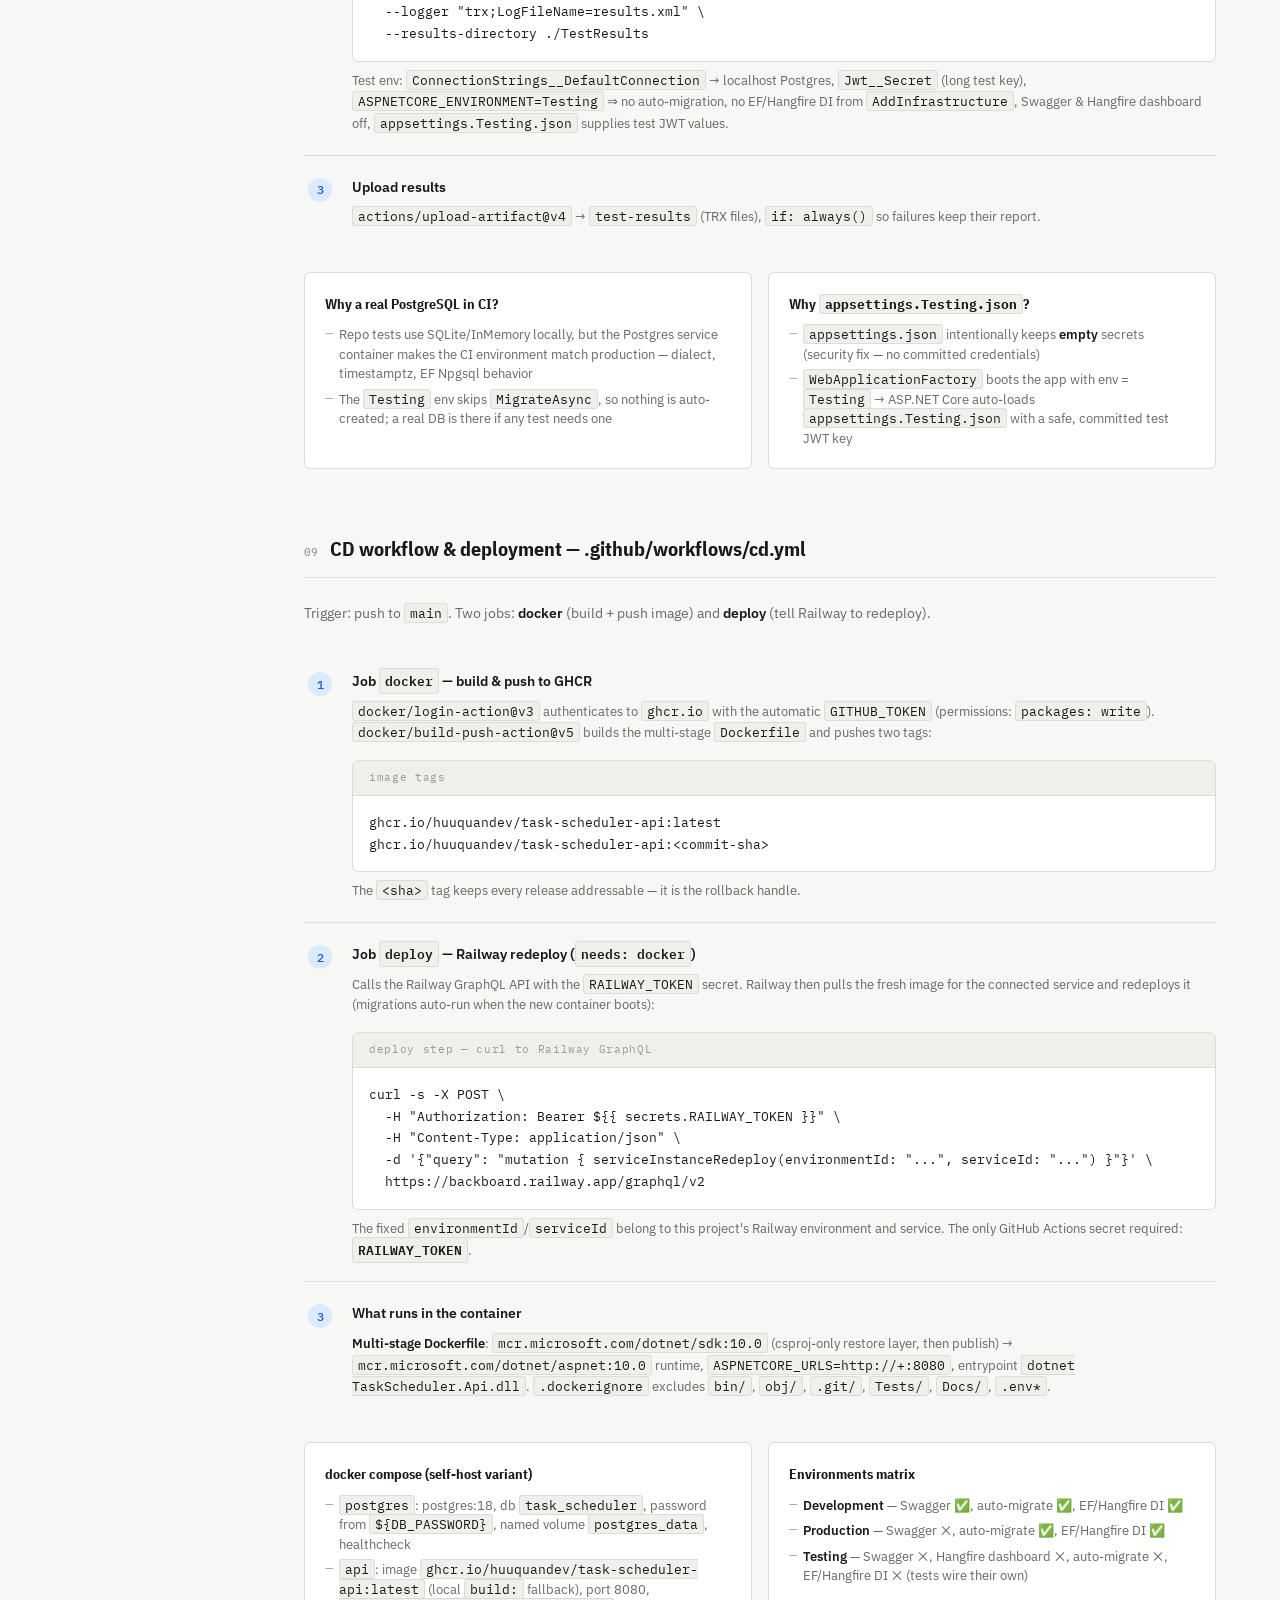
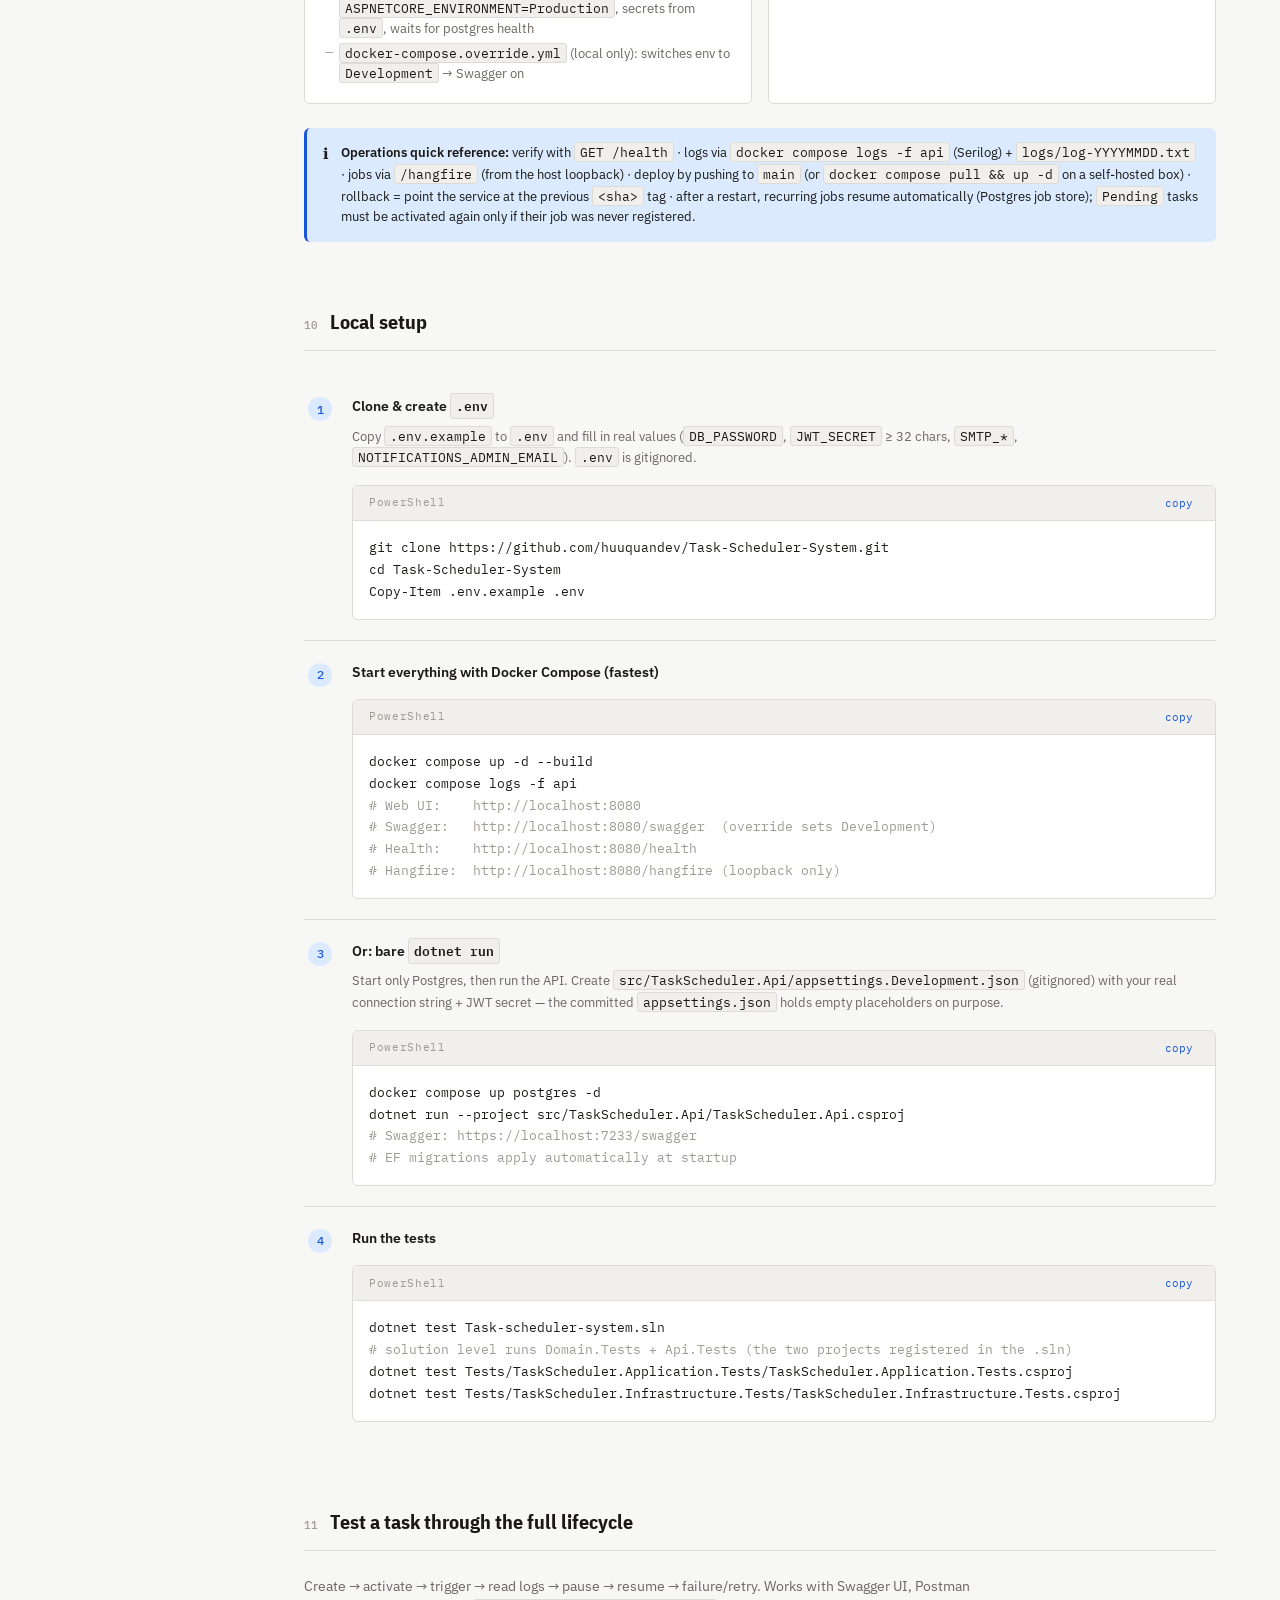
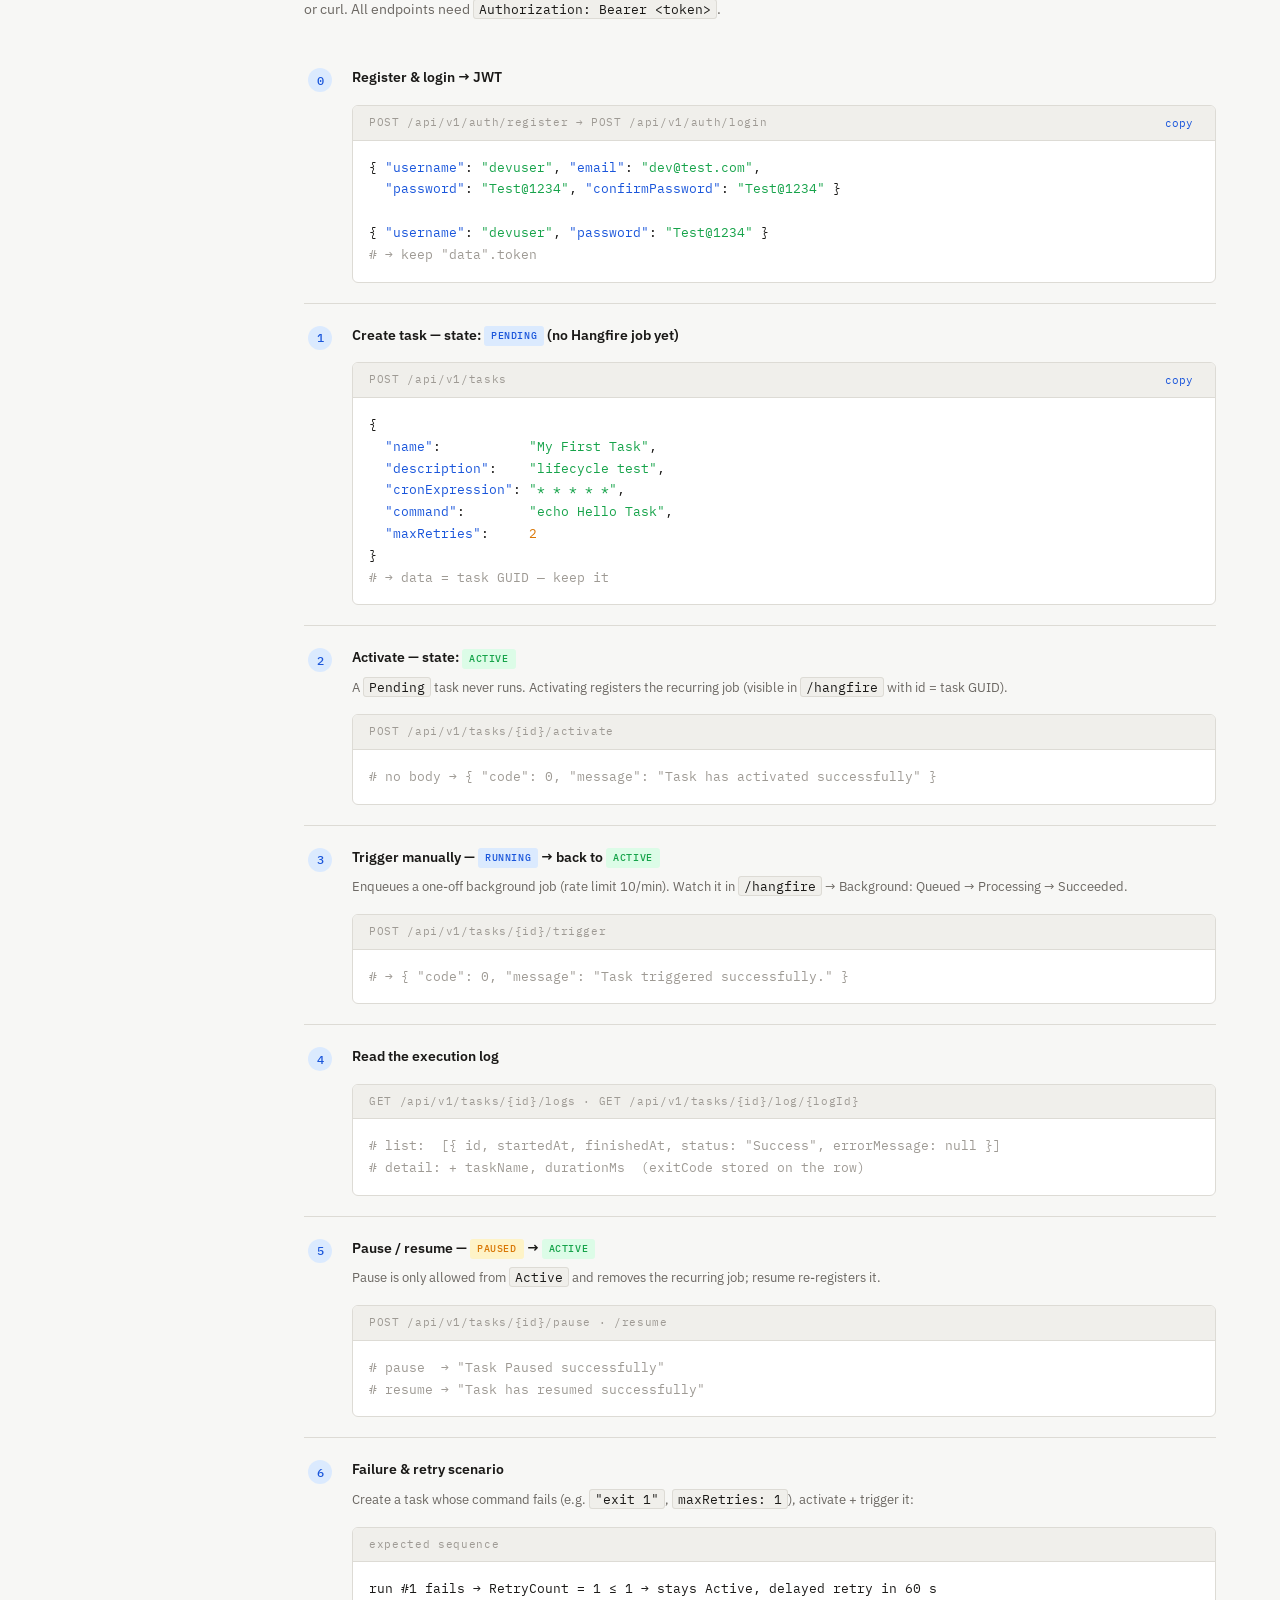
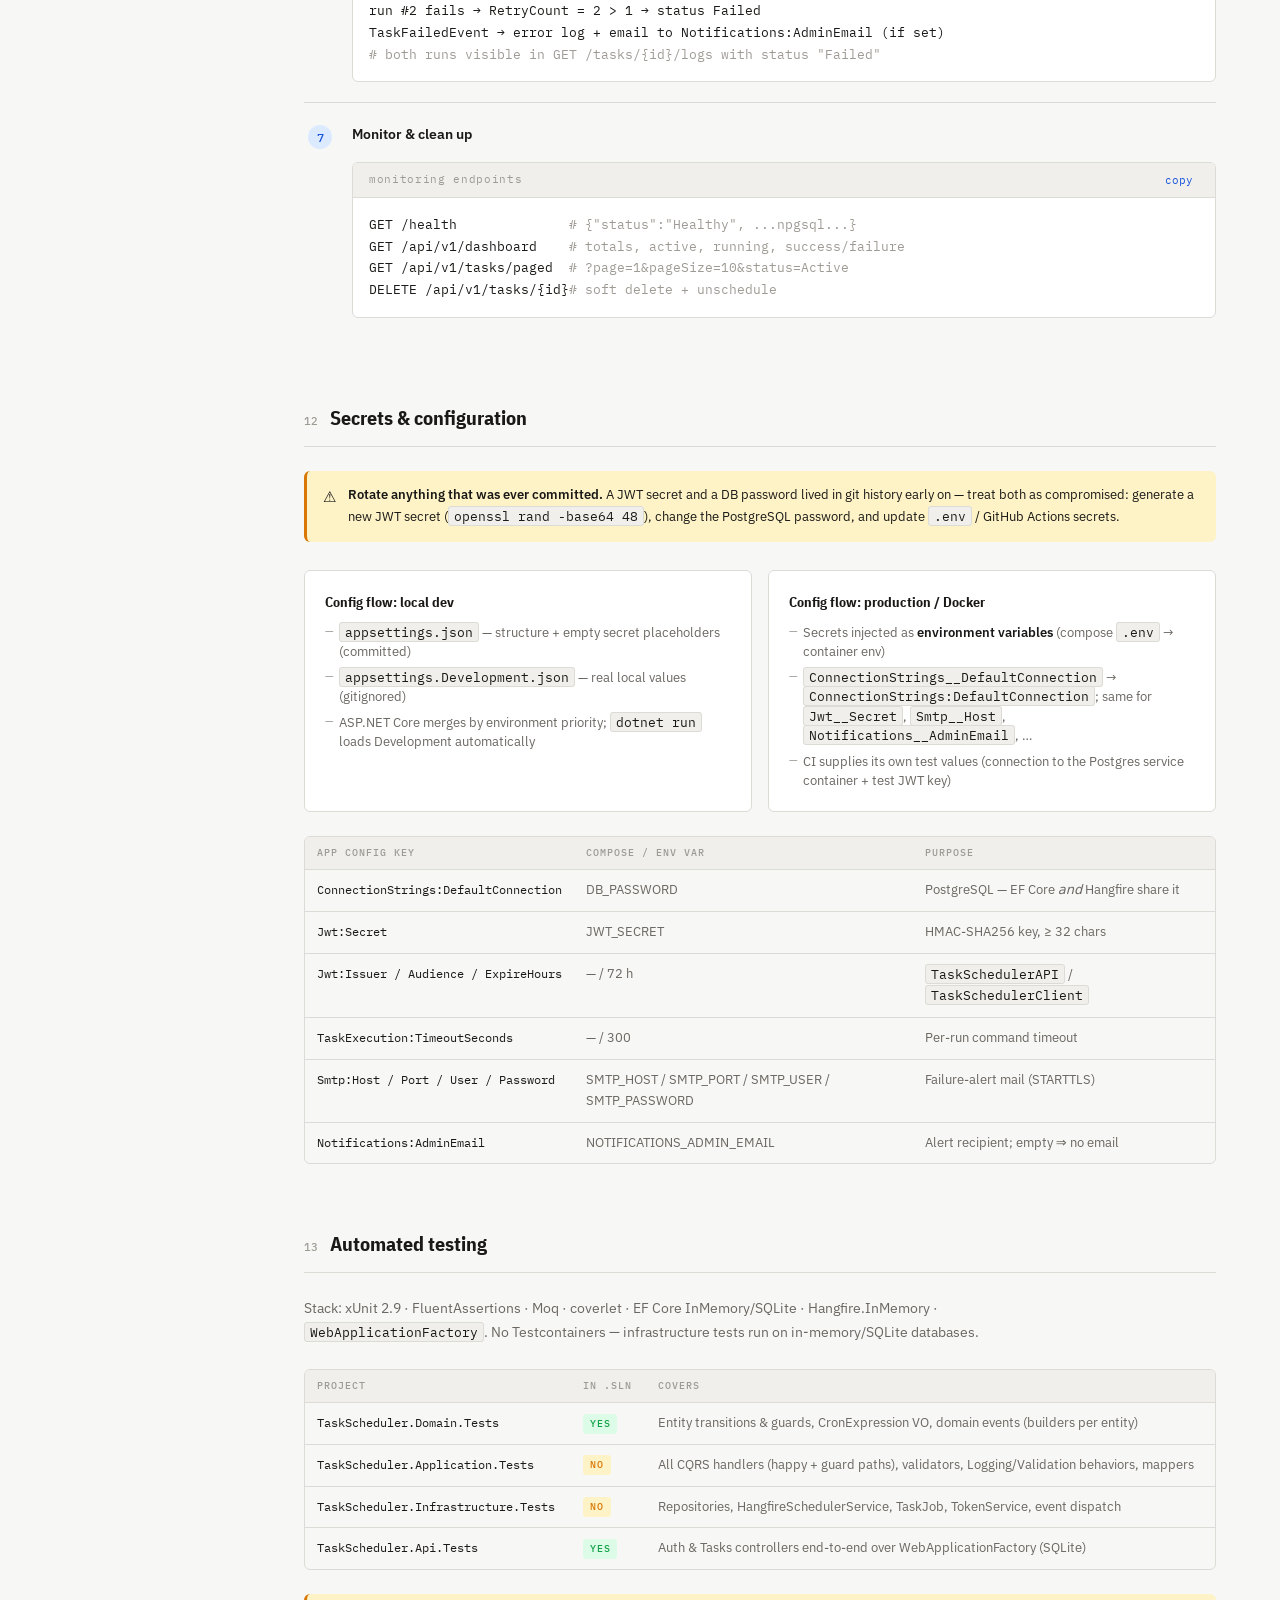
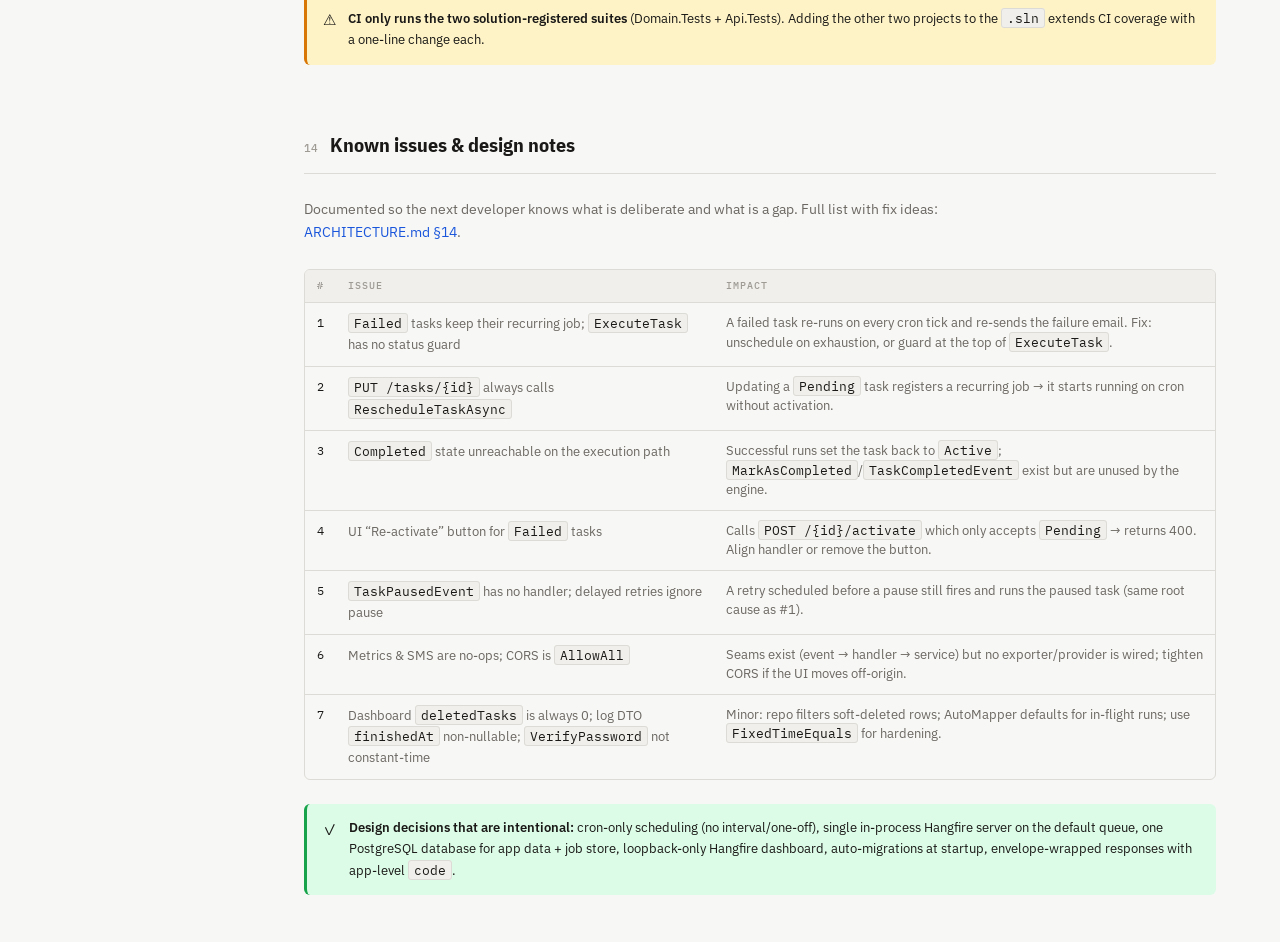
==== commit cb876b37: "description project" ====
--- a/Docs/project-guide.html
+++ b/Docs/project-guide.html
@@ -1,9 +1,9 @@
 <!DOCTYPE html>
-<html lang="vi">
+<html lang="en">
 <head>
 <meta charset="UTF-8">
 <meta name="viewport" content="width=device-width, initial-scale=1.0">
-<title>Task Scheduler System</title>
+<title>Task Scheduler System — Project Guide</title>
 <link rel="preconnect" href="https://fonts.googleapis.com">
 <link rel="stylesheet" href="https://fonts.googleapis.com/css2?family=IBM+Plex+Mono:wght@400;500&family=IBM+Plex+Sans:wght@400;500;600&family=IBM+Plex+Sans+Condensed:wght@600;700&display=swap">
 <style>
@@ -179,7 +179,7 @@
 .page-header p {
   font-size: 15px;
   color: var(--text-2);
-  max-width: 560px;
+  max-width: 620px;
 }
 .status-bar {
   display: flex;
@@ -535,19 +535,24 @@
   </div>
 
   <span class="nav-section-label">Overview</span>
-  <a href="#changes">Thay đổi đã thực hiện</a>
-  <a href="#architecture">Kiến trúc dự án</a>
-  <a href="#lifecycle">Vòng đời Task</a>
+  <a href="#status">System status</a>
+  <a href="#architecture">Architecture</a>
+  <a href="#lifecycle">Task lifecycle</a>
+  <a href="#api">API reference</a>
+  <a href="#execution">Execution &amp; retry</a>
+  <a href="#security">Security</a>
 
   <span class="nav-section-label">CI/CD</span>
-  <a href="#pipeline">Pipeline tổng quan</a>
-  <a href="#ci-workflow">CI Workflow</a>
-  <a href="#cd-workflow">CD & Deploy</a>
-
-  <span class="nav-section-label">Vận hành</span>
-  <a href="#local-setup">Setup local</a>
-  <a href="#test-task">Test một Task</a>
-  <a href="#secrets">Secrets & Config</a>
+  <a href="#pipeline">Pipeline overview</a>
+  <a href="#ci-workflow">CI workflow</a>
+  <a href="#cd-workflow">CD &amp; deployment</a>
+
+  <span class="nav-section-label">Operations</span>
+  <a href="#local-setup">Local setup</a>
+  <a href="#test-task">Test a task E2E</a>
+  <a href="#secrets">Secrets &amp; config</a>
+  <a href="#testing">Automated tests</a>
+  <a href="#issues">Known issues</a>
 </nav>
 
 <!-- MAIN -->
@@ -555,148 +560,51 @@
 
   <div class="page-header">
     <div class="eyebrow">Project Documentation</div>
-    <h2>Task Scheduler System — Hướng dẫn đầy đủ</h2>
-    <p>Tất cả thay đổi đã làm, kiến trúc, quy trình CI/CD, deploy, và cách test một task theo đúng vòng đời.</p>
+    <h2>Task Scheduler System — Complete Guide</h2>
+    <p>Everything about the project: architecture, task lifecycle, workflows, execution &amp; retry mechanics, CI/CD, deployment and operations. The full canonical reference lives in <a href="ARCHITECTURE.md">Docs/ARCHITECTURE.md</a> — this page is the visual companion.</p>
     <div class="status-bar">
-      <div class="stat"><div class="dot green"></div><span class="label">Tests</span><span class="val">206 pass / 0 fail</span></div>
-      <div class="stat"><div class="dot green"></div><span class="label">Build</span><span class="val">Succeeded</span></div>
       <div class="stat"><div class="dot green"></div><span class="label">Framework</span><span class="val">.NET 10</span></div>
+      <div class="stat"><div class="dot green"></div><span class="label">Database</span><span class="val">PostgreSQL 18</span></div>
+      <div class="stat"><div class="dot green"></div><span class="label">Scheduler</span><span class="val">Hangfire (Postgres store)</span></div>
       <div class="stat"><div class="dot amber"></div><span class="label">Migrations</span><span class="val">Auto-run on startup</span></div>
+      <div class="stat"><div class="dot green"></div><span class="label">Deploy target</span><span class="val">Railway</span></div>
     </div>
   </div>
 
   <div class="content">
 
-    <!-- CHANGES -->
-    <section id="changes">
+    <!-- STATUS -->
+    <section id="status">
       <div class="section-header">
         <span class="section-num">01</span>
-        <h3>Tất cả thay đổi đã thực hiện</h3>
+        <h3>System status — what is implemented</h3>
       </div>
       <div class="prose">
-        <p>Dưới đây là toàn bộ những gì đã được thêm / sửa so với codebase ban đầu, cùng lý do kỹ thuật cho từng thay đổi.</p>
-      </div>
-
+        <p>Feature-by-feature status, verified against the code. The execution engine, lifecycle, CI/CD and deployment are fully wired; a few seams are deliberately left as no-ops or have documented gaps (see <a href="#issues">Known issues</a>).</p>
+      </div>
       <div style="overflow-x:auto; border: 1px solid var(--border); border-radius: 6px;">
         <table class="change-table">
           <thead>
-            <tr>
-              <th>File / Thay đổi</th>
-              <th>Loại</th>
-              <th>Lý do cần thiết</th>
-            </tr>
+            <tr><th>Capability</th><th>Status</th><th>Implementation</th></tr>
           </thead>
           <tbody>
-            <tr>
-              <td>Domain/Events/TaskFailedEvent.cs</td>
-              <td><span class="badge amber">Fix</span></td>
-              <td class="reason">Bỏ field <code>Email</code> — entity không có email, truyền 2 tham số nhưng constructor cần 3 → crash runtime. Email nay đọc từ config.</td>
-            </tr>
-            <tr>
-              <td>Infrastructure/Scheduling/TaskExecutionService.cs<br><span style="color:var(--text-3);font-size:11px">ScheduleRetry()</span></td>
-              <td><span class="badge amber">Fix</span></td>
-              <td class="reason">Đổi <code>BackgroundJob.Schedule&lt;ITaskExecutionService&gt;(...)</code> static → <code>_backgroundJobClient.Schedule&lt;TaskExecutionService&gt;(...)</code> injected. Static API không mock được → không thể unit test nhánh retry.</td>
-            </tr>
-            <tr>
-              <td>Application/Common/Models/SmsMessage.cs</td>
-              <td><span class="badge amber">Fix</span></td>
-              <td class="reason">Properties <code>phoneNumber</code>, <code>message</code> thiếu <code>public</code> và không theo PascalCase — class không dùng được như DTO từ bên ngoài assembly.</td>
-            </tr>
-            <tr>
-              <td>EventHandlers/Notifications/SendEmailHandler.cs</td>
-              <td><span class="badge blue">Impl</span></td>
-              <td class="reason">Implement đầy đủ: đọc <code>Notifications:AdminEmail</code> từ config, guard nếu trống → không gửi. Trước đó dùng <code>ev.Email</code> (field đã bị xoá).</td>
-            </tr>
-            <tr>
-              <td>Infrastructure/Services/SmtpEmailService.cs</td>
-              <td><span class="badge green">Mới</span></td>
-              <td class="reason">Implement <code>IEmailService</code> bằng <code>System.Net.Mail.SmtpClient</code>. Gửi email thật qua SMTP khi task thất bại.</td>
-            </tr>
-            <tr>
-              <td>Infrastructure/Services/NoOpSmsService.cs</td>
-              <td><span class="badge green">Mới</span></td>
-              <td class="reason"><code>ISmsService</code> có interface nhưng không có implementation → DI container throw khi resolve. NoOp chỉ log, không crash. Thay bằng Twilio khi cần.</td>
-            </tr>
-            <tr>
-              <td>Infrastructure/Services/ExecutionLogService.cs</td>
-              <td><span class="badge green">Mới</span></td>
-              <td class="reason"><code>IExecutionLogService</code> định nghĩa sẵn nhưng không có implementation. Stub dùng <code>ILogger</code>, đủ để DI hoạt động.</td>
-            </tr>
-            <tr>
-              <td>EventHandlers/Logging/TaskCreatedLogHandler.cs</td>
-              <td><span class="badge green">Mới</span></td>
-              <td class="reason"><code>TaskCreatedEvent</code> được raise khi tạo task nhưng không có handler nào lắng nghe → domain event bị nuốt im lặng. Handler ghi log để trace.</td>
-            </tr>
-            <tr>
-              <td>Infrastructure/DependencyInjection.cs</td>
-              <td><span class="badge blue">Sửa</span></td>
-              <td class="reason">Đăng ký 4 service mới: <code>SmtpEmailService</code>, <code>NoOpSmsService</code>, <code>ExecutionLogService</code>, xác nhận <code>MetricsService</code>. Thiếu đăng ký → runtime DI exception.</td>
-            </tr>
-            <tr>
-              <td>Api/Program.cs</td>
-              <td><span class="badge blue">Sửa</span></td>
-              <td class="reason">Thêm auto EF Core migration khi startup (bỏ qua env Testing), health check <code>/health</code> + PostgreSQL probe, guard health check khi conn string trống.</td>
-            </tr>
-            <tr>
-              <td>Api/appsettings.json</td>
-              <td><span class="badge amber">Security</span></td>
-              <td class="reason">Xoá JWT secret và DB password hardcode — đây là security risk nghiêm trọng (đã commit lên git). Thay bằng placeholder rỗng.</td>
-            </tr>
-            <tr>
-              <td>Api/appsettings.Development.json <span class="badge green">Mới</span><br>Api/appsettings.Testing.json <span class="badge green">Mới</span></td>
-              <td><span class="badge blue">Config</span></td>
-              <td class="reason">Development.json chứa secrets thật cho local dev (gitignored). Testing.json chứa JWT test key để <code>WebApplicationFactory</code> khởi động được mà không cần DB thật.</td>
-            </tr>
-            <tr>
-              <td>Tests/Infrastructure.Tests/EventHandlers/<br>TaskCompletedEventHandlerTests.cs</td>
-              <td><span class="badge amber">Fix</span></td>
-              <td class="reason">File cũ dùng <code>IIMetricsService</code> (typo), sai signature <code>Handle()</code>, class <code>TaskCompletedEmailHandler</code> không tồn tại → compile error. Viết lại hoàn toàn.</td>
-            </tr>
-            <tr>
-              <td>Tests/Infrastructure.Tests/EventHandlers/<br>TaskCreatedEventHandlerTests.cs</td>
-              <td><span class="badge blue">Test</span></td>
-              <td class="reason">File trống. Viết 2 test case cho <code>TaskCreatedLogHandler</code>: verify log được gọi và không throw.</td>
-            </tr>
-            <tr>
-              <td>Tests/Api.Tests/CustomWebApplicationFactory.cs</td>
-              <td><span class="badge blue">Sửa</span></td>
-              <td class="reason">Thêm <code>ConfigureAppConfiguration</code> inject JWT test key + empty conn string, đảm bảo factory khởi động đúng môi trường Testing.</td>
-            </tr>
-            <tr>
-              <td>Dockerfile <span class="badge green">Mới</span></td>
-              <td><span class="badge green">DevOps</span></td>
-              <td class="reason">Multi-stage build: stage SDK build &amp; publish, stage runtime chỉ chứa output. Image production nhỏ (~150 MB vs ~800 MB). Cần thiết để chạy trên server / GHCR.</td>
-            </tr>
-            <tr>
-              <td>.dockerignore <span class="badge green">Mới</span></td>
-              <td><span class="badge green">DevOps</span></td>
-              <td class="reason">Loại bin/, obj/, .git/, Tests/ khỏi build context Docker → build nhanh hơn, image không chứa source thừa.</td>
-            </tr>
-            <tr>
-              <td>docker-compose.yml</td>
-              <td><span class="badge blue">Sửa</span></td>
-              <td class="reason">Thêm service <code>api</code> (image GHCR + build local), volume <code>postgres_data</code> (dữ liệu không mất khi restart), healthcheck postgres, fix DB name từ <code>tasks</code> → <code>task_scheduler</code>.</td>
-            </tr>
-            <tr>
-              <td>docker-compose.override.yml <span class="badge green">Mới</span></td>
-              <td><span class="badge green">DevOps</span></td>
-              <td class="reason">Override cho local dev: set <code>ASPNETCORE_ENVIRONMENT=Development</code> → Swagger bật, không cần chỉnh compose.yml khi dev.</td>
-            </tr>
-            <tr>
-              <td>.env.example <span class="badge green">Mới</span></td>
-              <td><span class="badge green">DevOps</span></td>
-              <td class="reason">Template cho các dev mới clone repo biết cần set những biến gì. File <code>.env</code> thật gitignored.</td>
-            </tr>
-            <tr>
-              <td>.github/workflows/ci.yml <span class="badge green">Mới</span></td>
-              <td><span class="badge green">CI/CD</span></td>
-              <td class="reason">Auto build + test khi push/PR lên main/develop. Spin up PostgreSQL container trong CI để các integration test có DB thật. Upload test results artifact.</td>
-            </tr>
-            <tr>
-              <td>.github/workflows/cd.yml <span class="badge green">Mới</span></td>
-              <td><span class="badge green">CI/CD</span></td>
-              <td class="reason">Auto build &amp; push Docker image lên GHCR khi merge vào main. Job <code>deploy</code> SSH vào server chạy <code>docker compose pull &amp;&amp; up -d</code> — tự SKIP nếu chưa cấu hình <code>DEPLOY_HOST</code>.</td>
-            </tr>
+            <tr><td>Task CRUD (soft delete)</td><td><span class="badge green">Done</span></td><td class="reason">CQRS commands + EF Core repositories; <code>IsDeleted</code> flag filtered in all queries.</td></tr>
+            <tr><td>Cron scheduling</td><td><span class="badge green">Done</span></td><td class="reason">Cronos validation in the domain VO; Hangfire recurring jobs (job id = task GUID) in a PostgreSQL job store — schedules survive restarts.</td></tr>
+            <tr><td>Lifecycle (activate/pause/resume/trigger)</td><td><span class="badge green">Done</span></td><td class="reason">Guarded state transitions; each action adds/removes the Hangfire recurring job accordingly.</td></tr>
+            <tr><td>Command execution</td><td><span class="badge green">Done</span></td><td class="reason"><code>cmd.exe /c</code> (Windows) / <code>/bin/sh -c</code> (Linux); stdout/stderr, exit code, duration captured; timeout kills the process tree.</td></tr>
+            <tr><td>Retry with backoff</td><td><span class="badge green">Done</span></td><td class="reason">Delayed Hangfire jobs, <code>min(300, 2^n × 30)</code> s (60/120/240/300…); budget = <code>maxRetries</code> per task.</td></tr>
+            <tr><td>Execution logs</td><td><span class="badge green">Done</span></td><td class="reason">One <code>TaskExecutionLog</code> row per run; browsable via API and the web UI.</td></tr>
+            <tr><td>Failure email alerts</td><td><span class="badge green">Done</span></td><td class="reason"><code>TaskFailedEvent</code> → <code>SendEmailHandler</code> → <code>SmtpEmailService</code> to <code>Notifications:AdminEmail</code> (no-op when empty).</td></tr>
+            <tr><td>JWT auth (register/login)</td><td><span class="badge green">Done</span></td><td class="reason">HMAC-SHA256, 72 h expiry; PBKDF2 password hashing; login payload redacted in logs.</td></tr>
+            <tr><td>Web UI</td><td><span class="badge green">Done</span></td><td class="reason">Vanilla JS: dashboard, tasks (CRUD + lifecycle + logs), execution logs, login.</td></tr>
+            <tr><td>Observability</td><td><span class="badge green">Done</span></td><td class="reason">Serilog (console + daily file), correlation IDs, OpenTelemetry spans per request, slow-request warning &gt; 1 s, <code>/health</code> with Npgsql probe.</td></tr>
+            <tr><td>Rate limiting</td><td><span class="badge green">Done</span></td><td class="reason">Fixed window 10 req/min on <code>POST /tasks/{id}/trigger</code> (429).</td></tr>
+            <tr><td>CI (build + test)</td><td><span class="badge green">Done</span></td><td class="reason">GitHub Actions on push/PR: .NET 10, PostgreSQL 18 service container, TRX artifact.</td></tr>
+            <tr><td>CD (image + deploy)</td><td><span class="badge green">Done</span></td><td class="reason">On <code>main</code>: push image to GHCR (<code>latest</code> + commit SHA), then Railway <code>serviceInstanceRedeploy</code>.</td></tr>
+            <tr><td>Metrics counters</td><td><span class="badge amber">No-op</span></td><td class="reason">Event → handler → <code>IMetricsService</code> seam exists; implementation is a no-op (no exporter wired).</td></tr>
+            <tr><td>SMS notifications</td><td><span class="badge amber">No-op</span></td><td class="reason"><code>NoOpSmsService</code> logs only — placeholder for a real provider.</td></tr>
+            <tr><td>Redis / caching</td><td><span class="badge red">Not used</span></td><td class="reason">No caching layer; the only stores are PostgreSQL (app + Hangfire) and browser localStorage.</td></tr>
+            <tr><td>Kafka / outbox / SignalR</td><td><span class="badge red">Not built</span></td><td class="reason">Roadmap items; domain-event seam is the integration point.</td></tr>
           </tbody>
         </table>
       </div>
@@ -706,36 +614,54 @@
     <section id="architecture">
       <div class="section-header">
         <span class="section-num">02</span>
-        <h3>Kiến trúc dự án</h3>
+        <h3>Architecture</h3>
       </div>
       <div class="two-col">
         <div class="info-card">
           <h4>Layer dependencies</h4>
           <ul>
-            <li><strong>Domain</strong> — Entity, Event, ValueObject. Không phụ thuộc gì.</li>
-            <li><strong>Application</strong> → Domain. CQRS (MediatR), Interfaces, Behaviors.</li>
-            <li><strong>Infrastructure</strong> → Application + Domain. EF Core, Hangfire, JWT, SMTP.</li>
-            <li><strong>Api</strong> → Application + Infrastructure + Domain. Controllers, Middleware.</li>
+            <li><strong>Domain</strong> — entities, enums, <code>CronExpression</code> VO, domain events. Zero dependencies (only Cronos).</li>
+            <li><strong>Application</strong> → Domain. CQRS (MediatR), FluentValidation, AutoMapper, pipeline behaviors, <em>all service interfaces</em>.</li>
+            <li><strong>Infrastructure</strong> → Application + Domain. EF Core/Npgsql, Hangfire (scheduler + Postgres store), command execution, JWT, SMTP, repositories.</li>
+            <li><strong>Api</strong> → everything. Controllers, middleware, DI composition root, Hangfire dashboard, static UI in <code>wwwroot</code>.</li>
           </ul>
         </div>
         <div class="info-card">
           <h4>Key patterns</h4>
           <ul>
-            <li><strong>Domain Events</strong> — entity gọi <code>AddDomainEvent()</code>, dispatch sau SaveChanges.</li>
-            <li><strong>MediatR Pipeline</strong> — LoggingBehavior → ValidationBehavior → Handler.</li>
-            <li><strong>Soft delete</strong> — <code>IsDeleted</code> flag, dùng <code>SoftDelete()</code>.</li>
-            <li><strong>Hangfire</strong> — job ID = Task Guid. <code>RecurringJob</code> theo cron.</li>
-            <li><strong>Retry</strong> — exponential backoff, max <code>MaxRetries</code> lần.</li>
+            <li><strong>Domain events</strong> — entities collect events; <code>ApplicationDbContext.SaveChangesAsync</code> flushes them as MediatR notifications <em>after</em> the write.</li>
+            <li><strong>MediatR pipeline</strong> — <code>LoggingBehavior</code> (outermost: correlation id, OTel span, slow-request warn) → <code>ValidationBehavior</code> → handler.</li>
+            <li><strong>CQRS</strong> — 8 commands + 6 queries, each an isolated handler; validators on create/update/login/register.</li>
+            <li><strong>Hangfire</strong> — recurring job id = task GUID; in-process server; Postgres job store.</li>
+            <li><strong>Soft delete</strong> — <code>IsDeleted</code> flag; repositories filter it out; fired jobs for deleted tasks no-op.</li>
           </ul>
         </div>
       </div>
       <div class="info-card">
-        <h4>Event Handler map</h4>
+        <h4>Request pipeline (a command, step by step)</h4>
+        <div class="pipeline">
+          <div class="pipe-step"><div class="pipe-box"><div class="pipe-icon">🌐</div><div class="pipe-name">Middleware</div><div class="pipe-desc">correlation id · exception guard</div></div></div>
+          <div class="pipe-arrow">→</div>
+          <div class="pipe-step"><div class="pipe-box"><div class="pipe-icon">🔐</div><div class="pipe-name">JWT auth</div><div class="pipe-desc">[Authorize]</div></div></div>
+          <div class="pipe-arrow">→</div>
+          <div class="pipe-step"><div class="pipe-box"><div class="pipe-icon">🎛️</div><div class="pipe-name">Controller</div><div class="pipe-desc">maps HTTP → command</div></div></div>
+          <div class="pipe-arrow">→</div>
+          <div class="pipe-step"><div class="pipe-box accent"><div class="pipe-icon">⚡</div><div class="pipe-name">MediatR</div><div class="pipe-desc">log → validate → handle</div></div></div>
+          <div class="pipe-arrow">→</div>
+          <div class="pipe-step"><div class="pipe-box"><div class="pipe-icon">📦</div><div class="pipe-name">Domain</div><div class="pipe-desc">entity rules + events</div></div></div>
+          <div class="pipe-arrow">→</div>
+          <div class="pipe-step"><div class="pipe-box"><div class="pipe-icon">🐘</div><div class="pipe-name">PostgreSQL</div><div class="pipe-desc">EF Core + event dispatch</div></div></div>
+          <div class="pipe-arrow">→</div>
+          <div class="pipe-step"><div class="pipe-box"><div class="pipe-icon">✉️</div><div class="pipe-name">Handlers</div><div class="pipe-desc">log / metrics / email</div></div></div>
+        </div>
+      </div>
+      <div class="info-card">
+        <h4>Domain event → side effect map</h4>
         <ul>
-          <li><strong>TaskCreatedEvent</strong> → <code>TaskCreatedLogHandler</code> (log info)</li>
-          <li><strong>TaskCompletedEvent</strong> → <code>TaskCompletedLogHandler</code> (log info) + <code>TaskCompletedMetricsHandler</code> (increment counter)</li>
-          <li><strong>TaskFailedEvent</strong> → <code>TaskFailedLogHandler</code> (log error) + <code>TaskFailedMetricsHandler</code> (increment counter) + <code>SendEmailHandler</code> (gửi email admin)</li>
-          <li><strong>TaskPausedEvent</strong> → (domain event raised, chưa có handler — thêm khi cần)</li>
+          <li><strong>TaskCreatedEvent</strong> (ctor) → <code>TaskCreatedLogHandler</code> (info log)</li>
+          <li><strong>TaskPausedEvent</strong> (<code>Pause()</code>) → <em>no handler — raised but unhandled</em></li>
+          <li><strong>TaskFailedEvent</strong> (<code>MarkAsFailed</code>) → <code>TaskFailedLogHandler</code> (error log) + <code>TaskFailedMetricsHandler</code> (no-op counter) + <code>SendEmailHandler</code> (admin email)</li>
+          <li><strong>TaskCompletedEvent</strong> (<code>MarkAsCompleted</code>) → logging + metrics handlers — <em>but the execution engine never calls <code>MarkAsCompleted</code></em> (see <a href="#issues">Known issues</a>)</li>
         </ul>
       </div>
     </section>
@@ -744,10 +670,10 @@
     <section id="lifecycle">
       <div class="section-header">
         <span class="section-num">03</span>
-        <h3>Vòng đời của một Task</h3>
+        <h3>Task lifecycle</h3>
       </div>
       <div class="prose">
-        <p>Task phải qua đủ các bước này theo đúng thứ tự. Không thể Pause một task đang Pending, không thể Trigger một task đang Running.</p>
+        <p>Transitions are enforced by guards — in the entity (<code>Pause</code>: only from <code>Active</code>) or in the handler (activate: only from <code>Pending</code>; resume: only from <code>Paused</code>; trigger: only from <code>Active</code>/<code>Failed</code>). A created task is <strong>Pending and will not run</strong> until activated.</p>
       </div>
       <div style="overflow-x:auto; background: var(--surface); border: 1px solid var(--border); border-radius: 6px; padding: 24px 28px;">
         <div class="lifecycle">
@@ -758,52 +684,177 @@
           <div class="lc-arrow">→</div>
           <div class="lc-state">
             <div class="lc-pill active">Active</div>
-            <div class="lc-note">/activate</div>
+            <div class="lc-note">POST /{id}/activate</div>
           </div>
           <div class="lc-arrow">→</div>
           <div class="lc-state">
             <div class="lc-pill running">Running</div>
-            <div class="lc-note">Hangfire job</div>
+            <div class="lc-note">cron / trigger / retry</div>
           </div>
           <div class="lc-arrow">→</div>
           <div class="lc-branch">
             <div class="lc-state">
               <div class="lc-pill active">Active</div>
-              <div class="lc-note">success → next run</div>
-            </div>
-            <div class="lc-state" style="margin-top:8px">
-              <div class="lc-pill failed">Failed</div>
-              <div class="lc-note">retry exhausted</div>
-            </div>
-          </div>
-        </div>
-        <div style="margin-top:16px; display:flex; gap:16px; flex-wrap:wrap;">
+              <div class="lc-note">success → NextRunAt, retries reset</div>
+            </div>
+            <div class="lc-branch">
+              <div class="lc-state">
+                <div class="lc-pill active">Active</div>
+                <div class="lc-note">failure, retries left → delayed job</div>
+              </div>
+              <div class="lc-state" style="margin-top:8px">
+                <div class="lc-pill failed">Failed</div>
+                <div class="lc-note">retries exhausted → email</div>
+              </div>
+            </div>
+          </div>
+        </div>
+        <div style="margin-top:16px; display:flex; gap:16px; flex-wrap:wrap; align-items:center;">
           <div class="lc-state">
             <div class="lc-pill paused">Paused</div>
-            <div class="lc-note">từ Active</div>
-          </div>
-          <span style="font-size:12px;color:var(--text-3);align-self:center;">— /pause → /resume → Active lại</span>
-        </div>
+            <div class="lc-note">POST /{id}/pause (from Active)</div>
+          </div>
+          <span style="font-size:12px;color:var(--text-3);">— then <code>POST /{id}/resume</code> → back to Active (job re-registered)</span>
+        </div>
+      </div>
+      <div style="overflow-x:auto; border: 1px solid var(--border); border-radius: 6px;">
+        <table class="change-table">
+          <thead><tr><th>Transition</th><th>Endpoint</th><th>Guard</th><th>Hangfire effect</th></tr></thead>
+          <tbody>
+            <tr><td>— → Pending</td><td>POST /tasks</td><td>cron must parse (Cronos)</td><td>none (job not registered)</td></tr>
+            <tr><td>Pending → Active</td><td>POST /tasks/{id}/activate</td><td>“Only pending tasks can be activated.”</td><td>recurring job added (id = task GUID)</td></tr>
+            <tr><td>Active → Paused</td><td>POST /tasks/{id}/pause</td><td>“Only active task can be paused.” (entity)</td><td>recurring job removed</td></tr>
+            <tr><td>Paused → Active</td><td>POST /tasks/{id}/resume</td><td>“Only paused tasks can be resumed.”</td><td>recurring job re-added</td></tr>
+            <tr><td>Active/Failed → run</td><td>POST /tasks/{id}/trigger</td><td>“Only Active or Failed tasks can be triggered manually.”</td><td>one background job (rate-limited 10/min)</td></tr>
+            <tr><td>Running → Active</td><td>run succeeded</td><td>—</td><td>NextRunAt recomputed, RetryCount reset</td></tr>
+            <tr><td>Running → Active + retry</td><td>run failed, retries left</td><td><code>RetryCount ≤ MaxRetries</code> (after ++)</td><td>one delayed job (60/120/240/300 s)</td></tr>
+            <tr><td>Running → Failed</td><td>run failed, retries exhausted</td><td><code>RetryCount &gt; MaxRetries</code></td><td>recurring job <strong>not</strong> removed (known issue)</td></tr>
+          </tbody>
+        </table>
       </div>
       <div class="callout info">
         <span class="callout-icon">ℹ</span>
-        <div><strong>Retry logic:</strong> Mỗi lần thất bại, <code>RetryCount++</code>. Nếu <code>RetryCount ≤ MaxRetries</code>: Hangfire schedule retry sau <code>min(300, 2^n × 30)</code> giây. Sau khi vượt <code>MaxRetries</code>: task chuyển sang <strong>Failed</strong> và gửi email cho admin.</div>
+        <div><strong>Retry logic:</strong> every failure does <code>RetryCount++</code>. While <code>RetryCount ≤ MaxRetries</code> the task stays <code>Active</code> and a delayed Hangfire job re-runs it after <code>min(300, 2^RetryCount × 30)</code> seconds → 60 s, 120 s, 240 s, then 300 s. Once the budget is exceeded: task → <strong>Failed</strong>, <code>TaskFailedEvent</code> fires → error log + admin email. A success resets <code>RetryCount</code> to 0.</div>
+      </div>
+    </section>
+
+    <!-- API -->
+    <section id="api">
+      <div class="section-header">
+        <span class="section-num">04</span>
+        <h3>API reference</h3>
+      </div>
+      <div class="prose">
+        <p>Base URL <code>/api/v1</code>. Every response is wrapped in the envelope <code>{ "code": 0, "message": "...", "data": ... }</code>. Errors are mapped by the exception middleware: <code>ArgumentException</code>/<code>InvalidOperationException</code> → <strong>400</strong>, <code>KeyNotFoundException</code> → <strong>404</strong>, <code>UnauthorizedAccessException</code> → <strong>401</strong>, anything else → <strong>500</strong> (generic message).</p>
+      </div>
+      <div style="overflow-x:auto; border: 1px solid var(--border); border-radius: 6px;">
+        <table class="change-table">
+          <thead><tr><th>Method &amp; route</th><th>Auth</th><th>Description</th></tr></thead>
+          <tbody>
+            <tr><td>POST /auth/register</td><td><span class="badge blue">public</span></td><td class="reason">Create user (username ≤ 50, email, password ≥ 8, confirm). → user GUID</td></tr>
+            <tr><td>POST /auth/login</td><td><span class="badge blue">public</span></td><td class="reason">JWT (72 h) + username/email. Payload is <code>ISensitiveRequest</code> → logged as <code>[REDACTED]</code></td></tr>
+            <tr><td>POST /tasks</td><td><span class="badge green">JWT</span></td><td class="reason">Create task <code>{name, description, cronExpression, command, maxRetries 0–10}</code> → starts <code>Pending</code> → task GUID</td></tr>
+            <tr><td>GET /tasks</td><td><span class="badge green">JWT</span></td><td class="reason">All non-deleted tasks <code>[{id, name, status}]</code></td></tr>
+            <tr><td>GET /tasks/paged</td><td><span class="badge green">JWT</span></td><td class="reason"><code>?page=&amp;pageSize=&amp;status=</code> → <code>PagedResult&lt;TaskDto&gt;</code>, ordered by CreatedAt desc</td></tr>
+            <tr><td>GET /tasks/{id}</td><td><span class="badge green">JWT</span></td><td class="reason">Task details <code>{id, name, description, status, cronExpression}</code></td></tr>
+            <tr><td>PUT /tasks/{id}</td><td><span class="badge green">JWT</span></td><td class="reason">Partial update (null = keep). Always calls <code>RescheduleTaskAsync</code></td></tr>
+            <tr><td>DELETE /tasks/{id}</td><td><span class="badge green">JWT</span></td><td class="reason">Soft delete + unschedule</td></tr>
+            <tr><td>POST /tasks/{id}/activate</td><td><span class="badge green">JWT</span></td><td class="reason"><code>Pending → Active</code>, registers recurring job</td></tr>
+            <tr><td>POST /tasks/{id}/pause</td><td><span class="badge green">JWT</span></td><td class="reason"><code>Active → Paused</code>, removes recurring job</td></tr>
+            <tr><td>POST /tasks/{id}/resume</td><td><span class="badge green">JWT</span></td><td class="reason"><code>Paused → Active</code>, re-registers recurring job</td></tr>
+            <tr><td>POST /tasks/{id}/trigger</td><td><span class="badge green">JWT</span></td><td class="reason">Immediate background run. Rate-limited: 10/min → 429</td></tr>
+            <tr><td>GET /tasks/{id}/logs</td><td><span class="badge green">JWT</span></td><td class="reason">Execution logs <code>[{id, startedAt, finishedAt, status, errorMessage}]</code></td></tr>
+            <tr><td>GET /tasks/{id}/log/{logId}</td><td><span class="badge green">JWT</span></td><td class="reason">One log: + <code>taskName, durationMs</code> (404 if the log doesn't belong to the task)</td></tr>
+            <tr><td>GET /dashboard</td><td><span class="badge green">JWT</span></td><td class="reason">Aggregate stats: totals, active/paused, running, success/failure counts</td></tr>
+            <tr><td>GET /health</td><td><span class="badge blue">public</span></td><td class="reason">Health checks + Npgsql liveness probe</td></tr>
+            <tr><td>GET /hangfire</td><td><span class="badge amber">loopback</span></td><td class="reason">Hangfire dashboard — only 127.0.0.1 / ::1</td></tr>
+          </tbody>
+        </table>
+      </div>
+    </section>
+
+    <!-- EXECUTION -->
+    <section id="execution">
+      <div class="section-header">
+        <span class="section-num">05</span>
+        <h3>Execution engine &amp; retry</h3>
+      </div>
+      <div class="two-col">
+        <div class="info-card">
+          <h4>How a command runs</h4>
+          <ul>
+            <li>Windows → <code>cmd.exe /c &lt;command&gt;</code>; Linux → <code>/bin/sh -c "&lt;command&gt;"</code></li>
+            <li>stdout &amp; stderr read concurrently (no pipe deadlock), no window</li>
+            <li><strong>Timeout</strong> <code>TaskExecution:TimeoutSeconds</code> (default 300 s) → kills the whole process tree → <code>TimeoutException</code></li>
+            <li><strong>Success ⇔ exit code 0</strong> (output content is irrelevant)</li>
+            <li>Log row: <code>errorMessage</code> carries stderr (or “Command exited with code N”), <code>durationMs</code>, <code>exitCode</code></li>
+          </ul>
+        </div>
+        <div class="info-card">
+          <h4>Retry backoff (delay uses the already-incremented RetryCount)</h4>
+          <ul>
+            <li>Failure 1 → RetryCount 1 → wait <strong>60 s</strong></li>
+            <li>Failure 2 → RetryCount 2 → wait <strong>120 s</strong></li>
+            <li>Failure 3 → RetryCount 3 → wait <strong>240 s</strong></li>
+            <li>Failure 4+ → capped at <strong>300 s</strong></li>
+            <li><code>maxRetries = N</code> → N + 1 total attempts; <code>maxRetries = 0</code> → first failure = <code>Failed</code></li>
+          </ul>
+        </div>
+      </div>
+      <div class="info-card">
+        <h4>Where Hangfire sits</h4>
+        <ul>
+          <li><strong>Storage</strong> = PostgreSQL (same DB as app data) → recurring schedules survive an app restart; only EF migrations run at boot</li>
+          <li><strong>Server</strong> = in-process (<code>AddHangfireServer</code>), single default queue</li>
+          <li><strong>Recurring jobs</strong>: id = task GUID, cron = task's cron string — <code>AddOrUpdate</code> on activate/resume/update, removed on pause/delete</li>
+          <li><strong>Background jobs</strong>: manual trigger (<code>Enqueue</code>) and delayed retries (<code>Schedule</code>)</li>
+          <li><strong>Dashboard</strong>: <code>/hangfire</code>, loopback-IP-only filter (no credentials)</li>
+        </ul>
+      </div>
+    </section>
+
+    <!-- SECURITY -->
+    <section id="security">
+      <div class="section-header">
+        <span class="section-num">06</span>
+        <h3>Security</h3>
+      </div>
+      <div class="two-col">
+        <div class="info-card">
+          <h4>Authentication &amp; data protection</h4>
+          <ul>
+            <li><strong>JWT</strong> HMAC-SHA256 (<code>Jwt:Secret</code>, ≥ 32 chars), issuer <code>TaskSchedulerAPI</code>, audience <code>TaskSchedulerClient</code>, 72 h expiry; claims: user id, username, email</li>
+            <li><strong>Passwords</strong> PBKDF2: 10 000 iterations, SHA-256, 16-byte salt, 32-byte hash, stored <code>base64(salt ‖ hash)</code></li>
+            <li><strong>[Authorize]</strong> on all task/log/dashboard endpoints; only auth, health, UI and the (loopback-only) Hangfire dashboard are open</li>
+            <li><strong>Sensitive payloads</strong> redacted in logs via <code>ISensitiveRequest</code> (login)</li>
+          </ul>
+        </div>
+        <div class="info-card">
+          <h4>Threat surface</h4>
+          <ul>
+            <li><strong>Rate limit</strong> on manual trigger: fixed window 10 req/min → 429</li>
+            <li><strong>Hangfire dashboard</strong>: IP filter allows <code>127.0.0.1</code>/<code>::1</code> only — unreachable remotely even behind a proxy</li>
+            <li><strong>Secrets</strong>: none committed; <code>appsettings.json</code> holds empty placeholders, real values come from env vars</li>
+            <li><strong>Error leakage</strong>: unknown exceptions → generic 500; validation/state errors expose their message</li>
+            <li><strong>CORS</strong>: <code>AllowAll</code> — acceptable for this deployment shape, tighten if the UI moves to its own origin</li>
+          </ul>
+        </div>
       </div>
     </section>
 
     <!-- PIPELINE -->
     <section id="pipeline">
       <div class="section-header">
-        <span class="section-num">04</span>
-        <h3>Pipeline CI/CD tổng quan</h3>
+        <span class="section-num">07</span>
+        <h3>CI/CD pipeline overview</h3>
       </div>
       <div style="overflow-x:auto; background: var(--surface); border: 1px solid var(--border); border-radius: 6px; padding: 28px;">
         <div class="pipeline">
           <div class="pipe-step">
             <div class="pipe-box">
               <div class="pipe-icon">💻</div>
-              <div class="pipe-name">Local Dev</div>
-              <div class="pipe-desc">code + test local</div>
+              <div class="pipe-name">Local dev</div>
+              <div class="pipe-desc">dotnet run / compose</div>
             </div>
           </div>
           <div class="pipe-arrow">→</div>
@@ -818,76 +869,92 @@
           <div class="pipe-step">
             <div class="pipe-box accent">
               <div class="pipe-icon">⚙️</div>
-              <div class="pipe-name">CI Workflow</div>
-              <div class="pipe-desc">build + 206 tests</div>
+              <div class="pipe-name">CI</div>
+              <div class="pipe-desc">build + test vs Postgres 18</div>
+            </div>
+          </div>
+          <div class="pipe-arrow">→ <span style="font-size:10px; font-family:var(--mono); color:var(--text-3);">main</span></div>
+          <div class="pipe-step">
+            <div class="pipe-box accent">
+              <div class="pipe-icon">🐳</div>
+              <div class="pipe-name">CD · docker</div>
+              <div class="pipe-desc">push → GHCR (latest + sha)</div>
             </div>
           </div>
           <div class="pipe-arrow">→</div>
           <div class="pipe-step">
             <div class="pipe-box accent">
-              <div class="pipe-icon">🐳</div>
-              <div class="pipe-name">CD Workflow</div>
-              <div class="pipe-desc">docker push GHCR</div>
+              <div class="pipe-icon">🚄</div>
+              <div class="pipe-name">CD · deploy</div>
+              <div class="pipe-desc">Railway redeploy (GraphQL)</div>
             </div>
           </div>
           <div class="pipe-arrow">→</div>
           <div class="pipe-step">
             <div class="pipe-box">
               <div class="pipe-icon">🖥️</div>
-              <div class="pipe-name">Server</div>
-              <div class="pipe-desc">docker compose up</div>
-            </div>
-          </div>
-        </div>
-      </div>
-
+              <div class="pipe-name">Railway</div>
+              <div class="pipe-desc">pulls image · redeploys</div>
+            </div>
+          </div>
+        </div>
+      </div>
       <div class="callout warn">
         <span class="callout-icon">⚠</span>
-        <div><strong>CI chạy trên cả develop và main.</strong> CD chỉ chạy khi merge vào <strong>main</strong>. Job <code>deploy</code> trong CD tự SKIP nếu chưa set <code>DEPLOY_HOST</code> secret — pipeline không bị fail.</div>
+        <div><strong>CI runs on every push to <code>main</code>/<code>develop</code> and on PRs to <code>main</code>.</strong> CD runs <strong>only on push to <code>main</code></strong>. The deploy job needs exactly one secret: <code>RAILWAY_TOKEN</code>. GHCR auth uses the built-in <code>GITHUB_TOKEN</code> — no extra secrets.</div>
       </div>
     </section>
 
     <!-- CI -->
     <section id="ci-workflow">
       <div class="section-header">
-        <span class="section-num">05</span>
-        <h3>CI Workflow — .github/workflows/ci.yml</h3>
-      </div>
-      <div class="prose">
-        <p>Trigger: push lên <code>main</code> hoặc <code>develop</code>, hoặc mở Pull Request vào <code>main</code>.</p>
-        <p>CI spin up một container PostgreSQL 18 để các integration test có database thật — không mock DB. Test kết quả được upload thành artifact <code>.trx</code> trên GitHub.</p>
-      </div>
-      <div class="code-block">
-        <div class="code-header">
-          <span class="code-label">.github/workflows/ci.yml — tóm tắt các bước</span>
-        </div>
-        <pre><code><span class="hl-comment"># 1. Checkout code</span>
-<span class="hl-comment"># 2. Setup .NET 10</span>
-<span class="hl-comment"># 3. dotnet restore</span>
-<span class="hl-comment"># 4. dotnet build --no-restore -c Release</span>
-<span class="hl-comment"># 5. dotnet test (206 tests)</span>
-<span class="hl-comment">#    env: ConnectionStrings__DefaultConnection=Host=localhost;...</span>
-<span class="hl-comment">#         Jwt__Secret=ci-test-secret-...  (≥32 ký tự)</span>
-<span class="hl-comment">#         ASPNETCORE_ENVIRONMENT=Testing</span>
-<span class="hl-comment"># 6. Upload test-results artifact (.trx)</span></code></pre>
-      </div>
-
+        <span class="section-num">08</span>
+        <h3>CI workflow — .github/workflows/ci.yml</h3>
+      </div>
+      <div class="steps">
+        <div class="step">
+          <div class="step-num"><span>1</span></div>
+          <div class="step-body">
+            <div class="step-title">Checkout + setup</div>
+            <div class="step-desc"><code>actions/checkout@v4</code>, <code>actions/setup-dotnet@v4</code> with <code>10.0.x</code>. A <strong>PostgreSQL 18 service container</strong> runs alongside (db <code>task_scheduler</code>, healthchecked with <code>pg_isready</code>).</div>
+          </div>
+        </div>
+        <div class="step">
+          <div class="step-num"><span>2</span></div>
+          <div class="step-body">
+            <div class="step-title">Restore → build → test</div>
+            <div class="code-block" style="margin-top:8px">
+              <div class="code-header"><span class="code-label">ci.yml — core steps</span><button class="copy-btn" onclick="copyCode(this)">copy</button></div>
+              <pre><code>dotnet restore Task-scheduler-system.sln
+dotnet build Task-scheduler-system.sln --no-restore -c Release
+dotnet test Task-scheduler-system.sln --no-build -c Release \
+  --logger "trx;LogFileName=results.xml" \
+  --results-directory ./TestResults</code></pre>
+            </div>
+            <div class="step-desc">Test env: <code>ConnectionStrings__DefaultConnection</code> → localhost Postgres, <code>Jwt__Secret</code> (long test key), <code>ASPNETCORE_ENVIRONMENT=Testing</code> ⇒ no auto-migration, no EF/Hangfire DI from <code>AddInfrastructure</code>, Swagger &amp; Hangfire dashboard off, <code>appsettings.Testing.json</code> supplies test JWT values.</div>
+          </div>
+        </div>
+        <div class="step">
+          <div class="step-num"><span>3</span></div>
+          <div class="step-body">
+            <div class="step-title">Upload results</div>
+            <div class="step-desc"><code>actions/upload-artifact@v4</code> → <code>test-results</code> (TRX files), <code>if: always()</code> so failures keep their report.</div>
+          </div>
+        </div>
+      </div>
       <div class="two-col">
         <div class="info-card">
-          <h4>Tại sao cần PostgreSQL trong CI?</h4>
+          <h4>Why a real PostgreSQL in CI?</h4>
           <ul>
-            <li>Repository tests chạy trên SQLite in-memory (đủ cho unit test)</li>
-            <li>Api.Tests dùng <code>WebApplicationFactory</code> + SQLite — không cần Postgres</li>
-            <li>Nếu sau này có integration test thật với Postgres → sẵn sàng</li>
+            <li>Repo tests use SQLite/InMemory locally, but the Postgres service container makes the CI environment match production — dialect, timestamptz, EF Npgsql behavior</li>
+            <li>The <code>Testing</code> env skips <code>MigrateAsync</code>, so nothing is auto-created; a real DB is there if any test needs one</li>
           </ul>
         </div>
         <div class="info-card">
-          <h4>Tại sao cần <code>appsettings.Testing.json</code>?</h4>
+          <h4>Why <code>appsettings.Testing.json</code>?</h4>
           <ul>
-            <li><code>appsettings.json</code> để JWT Secret trống (security fix)</li>
-            <li><code>WebApplicationFactory</code> set env = <code>Testing</code></li>
-            <li>ASP.NET Core tự load <code>appsettings.Testing.json</code> → có JWT key cho test</li>
-            <li>File này chứa key giả, an toàn để commit</li>
+            <li><code>appsettings.json</code> intentionally keeps <strong>empty</strong> secrets (security fix — no committed credentials)</li>
+            <li><code>WebApplicationFactory</code> boots the app with env = <code>Testing</code> → ASP.NET Core auto-loads <code>appsettings.Testing.json</code> with a safe, committed test JWT key</li>
           </ul>
         </div>
       </div>
@@ -896,118 +963,133 @@
     <!-- CD -->
     <section id="cd-workflow">
       <div class="section-header">
-        <span class="section-num">06</span>
-        <h3>CD Workflow — .github/workflows/cd.yml</h3>
+        <span class="section-num">09</span>
+        <h3>CD workflow &amp; deployment — .github/workflows/cd.yml</h3>
       </div>
       <div class="prose">
-        <p>Trigger: push vào <code>main</code>. Hai job: <strong>docker</strong> (build + push image) và <strong>deploy</strong> (SSH vào server).</p>
-      </div>
-
+        <p>Trigger: push to <code>main</code>. Two jobs: <strong>docker</strong> (build + push image) and <strong>deploy</strong> (tell Railway to redeploy).</p>
+      </div>
       <div class="steps">
         <div class="step">
           <div class="step-num"><span>1</span></div>
           <div class="step-body">
-            <div class="step-title">Job <code>docker</code> — Build &amp; push image lên GHCR</div>
-            <div class="step-desc">Dùng <code>docker/build-push-action</code> build Dockerfile multi-stage, push lên <code>ghcr.io/huuquandev/task-scheduler-api</code> với 2 tag: <code>:latest</code> và <code>:&lt;commit-sha&gt;</code>. Dùng <code>GITHUB_TOKEN</code> tự động — không cần secret thủ công.</div>
+            <div class="step-title">Job <code>docker</code> — build &amp; push to GHCR</div>
+            <div class="step-desc"><code>docker/login-action@v3</code> authenticates to <code>ghcr.io</code> with the automatic <code>GITHUB_TOKEN</code> (permissions: <code>packages: write</code>). <code>docker/build-push-action@v5</code> builds the multi-stage <code>Dockerfile</code> and pushes two tags:</div>
+            <div class="code-block" style="margin-top:8px">
+              <div class="code-header"><span class="code-label">image tags</span></div>
+              <pre><code>ghcr.io/huuquandev/task-scheduler-api:latest
+ghcr.io/huuquandev/task-scheduler-api:&lt;commit-sha&gt;</code></pre>
+            </div>
+            <div class="step-desc">The <code>&lt;sha&gt;</code> tag keeps every release addressable — it is the rollback handle.</div>
           </div>
         </div>
         <div class="step">
           <div class="step-num"><span>2</span></div>
           <div class="step-body">
-            <div class="step-title">Job <code>deploy</code> — SSH vào server (optional)</div>
-            <div class="step-desc">Chỉ chạy sau khi job <code>docker</code> thành công. Check <code>DEPLOY_HOST</code> secret — nếu chưa cấu hình thì <strong>SKIP</strong> (không fail). Khi có host: SSH vào server, chạy <code>docker compose pull</code> → <code>docker compose up -d</code> → <code>docker image prune -f</code>.</div>
+            <div class="step-title">Job <code>deploy</code> — Railway redeploy (<code>needs: docker</code>)</div>
+            <div class="step-desc">Calls the Railway GraphQL API with the <code>RAILWAY_TOKEN</code> secret. Railway then pulls the fresh image for the connected service and redeploys it (migrations auto-run when the new container boots):</div>
+            <div class="code-block" style="margin-top:8px">
+              <div class="code-header"><span class="code-label">deploy step — curl to Railway GraphQL</span></div>
+              <pre><code>curl -s -X POST \
+  -H "Authorization: Bearer ${{ secrets.RAILWAY_TOKEN }}" \
+  -H "Content-Type: application/json" \
+  -d '{"query": "mutation { serviceInstanceRedeploy(environmentId: "...", serviceId: "...") }"}' \
+  https://backboard.railway.app/graphql/v2</code></pre>
+            </div>
+            <div class="step-desc">The fixed <code>environmentId</code>/<code>serviceId</code> belong to this project's Railway environment and service. The only GitHub Actions secret required: <strong><code>RAILWAY_TOKEN</code></strong>.</div>
           </div>
         </div>
         <div class="step">
           <div class="step-num"><span>3</span></div>
           <div class="step-body">
-            <div class="step-title">Secrets cần thêm vào GitHub Actions</div>
-            <div class="step-desc">Vào <strong>GitHub repo → Settings → Secrets and variables → Actions</strong>, thêm: <code>DEPLOY_HOST</code>, <code>DEPLOY_USER</code>, <code>DEPLOY_SSH_KEY</code>, <code>DEPLOY_PATH</code>. Tuỳ chọn: <code>GHCR_TOKEN</code> + <code>DEPLOY_GHCR_USER</code> nếu repo private.</div>
-          </div>
-        </div>
+            <div class="step-title">What runs in the container</div>
+            <div class="step-desc"><strong>Multi-stage Dockerfile</strong>: <code>mcr.microsoft.com/dotnet/sdk:10.0</code> (csproj-only restore layer, then publish) → <code>mcr.microsoft.com/dotnet/aspnet:10.0</code> runtime, <code>ASPNETCORE_URLS=http://+:8080</code>, entrypoint <code>dotnet TaskScheduler.Api.dll</code>. <code>.dockerignore</code> excludes <code>bin/</code>, <code>obj/</code>, <code>.git/</code>, <code>Tests/</code>, <code>Docs/</code>, <code>.env*</code>.</div>
+          </div>
+        </div>
+      </div>
+      <div class="two-col">
+        <div class="info-card">
+          <h4>docker compose (self-host variant)</h4>
+          <ul>
+            <li><code>postgres</code>: postgres:18, db <code>task_scheduler</code>, password from <code>${DB_PASSWORD}</code>, named volume <code>postgres_data</code>, healthcheck</li>
+            <li><code>api</code>: image <code>ghcr.io/huuquandev/task-scheduler-api:latest</code> (local <code>build:</code> fallback), port 8080, <code>ASPNETCORE_ENVIRONMENT=Production</code>, secrets from <code>.env</code>, waits for postgres health</li>
+            <li><code>docker-compose.override.yml</code> (local only): switches env to <code>Development</code> → Swagger on</li>
+          </ul>
+        </div>
+        <div class="info-card">
+          <h4>Environments matrix</h4>
+          <ul>
+            <li><strong>Development</strong> — Swagger ✅, auto-migrate ✅, EF/Hangfire DI ✅</li>
+            <li><strong>Production</strong> — Swagger ❌, auto-migrate ✅, EF/Hangfire DI ✅</li>
+            <li><strong>Testing</strong> — Swagger ❌, Hangfire dashboard ❌, auto-migrate ❌, EF/Hangfire DI ❌ (tests wire their own)</li>
+          </ul>
+        </div>
+      </div>
+      <div class="callout info">
+        <span class="callout-icon">ℹ</span>
+        <div><strong>Operations quick reference:</strong> verify with <code>GET /health</code> · logs via <code>docker compose logs -f api</code> (Serilog) + <code>logs/log-YYYYMMDD.txt</code> · jobs via <code>/hangfire</code> (from the host loopback) · deploy by pushing to <code>main</code> (or <code>docker compose pull &amp;&amp; up -d</code> on a self-hosted box) · rollback = point the service at the previous <code>&lt;sha&gt;</code> tag · after a restart, recurring jobs resume automatically (Postgres job store); <code>Pending</code> tasks must be activated again only if their job was never registered.</div>
       </div>
     </section>
 
     <!-- LOCAL SETUP -->
     <section id="local-setup">
       <div class="section-header">
-        <span class="section-num">07</span>
-        <h3>Setup môi trường local</h3>
-      </div>
-
+        <span class="section-num">10</span>
+        <h3>Local setup</h3>
+      </div>
       <div class="steps">
         <div class="step">
           <div class="step-num"><span>1</span></div>
           <div class="step-body">
-            <div class="step-title">Clone repo &amp; tạo file <code>.env</code></div>
-            <div class="step-desc">Copy <code>.env.example</code> thành <code>.env</code> rồi điền giá trị thật.</div>
+            <div class="step-title">Clone &amp; create <code>.env</code></div>
+            <div class="step-desc">Copy <code>.env.example</code> to <code>.env</code> and fill in real values (<code>DB_PASSWORD</code>, <code>JWT_SECRET</code> ≥ 32 chars, <code>SMTP_*</code>, <code>NOTIFICATIONS_ADMIN_EMAIL</code>). <code>.env</code> is gitignored.</div>
             <div class="code-block" style="margin-top:8px">
               <div class="code-header"><span class="code-label">PowerShell</span><button class="copy-btn" onclick="copyCode(this)">copy</button></div>
-              <pre><code>Copy-Item .env.example .env
-<span class="hl-comment"># Mở .env, điền DB_PASSWORD, JWT_SECRET, SMTP_*, NOTIFICATIONS_ADMIN_EMAIL</span></code></pre>
+              <pre><code>git clone https://github.com/huuquandev/Task-Scheduler-System.git
+cd Task-Scheduler-System
+Copy-Item .env.example .env</code></pre>
             </div>
           </div>
         </div>
         <div class="step">
           <div class="step-num"><span>2</span></div>
           <div class="step-body">
-            <div class="step-title">Tạo <code>appsettings.Development.json</code></div>
-            <div class="step-desc">File này gitignored, chứa secrets thật cho <code>dotnet run</code> local (không qua Docker).</div>
-            <div class="code-block" style="margin-top:8px">
-              <div class="code-header"><span class="code-label">src/TaskScheduler.Api/appsettings.Development.json</span></div>
-              <pre><code>{
-  <span class="hl-key">"ConnectionStrings"</span>: {
-    <span class="hl-key">"DefaultConnection"</span>: <span class="hl-str">"Host=localhost;Port=5432;Database=task_scheduler;Username=postgres;Password=YOUR_PASSWORD"</span>
-  },
-  <span class="hl-key">"Jwt"</span>: { <span class="hl-key">"Secret"</span>: <span class="hl-str">"YOUR_SECRET_AT_LEAST_32_CHARS"</span>, <span class="hl-key">"ExpireHours"</span>: <span class="hl-num">72</span> },
-  <span class="hl-key">"Smtp"</span>: { <span class="hl-key">"Host"</span>: <span class="hl-str">"smtp.gmail.com"</span>, <span class="hl-key">"Port"</span>: <span class="hl-str">"587"</span>, <span class="hl-key">"User"</span>: <span class="hl-str">"ban@gmail.com"</span>, <span class="hl-key">"Password"</span>: <span class="hl-str">"app-password"</span> },
-  <span class="hl-key">"Notifications"</span>: { <span class="hl-key">"AdminEmail"</span>: <span class="hl-str">"admin@congty.com"</span> }
-}</code></pre>
+            <div class="step-title">Start everything with Docker Compose (fastest)</div>
+            <div class="code-block" style="margin-top:8px">
+              <div class="code-header"><span class="code-label">PowerShell</span><button class="copy-btn" onclick="copyCode(this)">copy</button></div>
+              <pre><code>docker compose up -d --build
+docker compose logs -f api
+<span class="hl-comment"># Web UI:    http://localhost:8080</span>
+<span class="hl-comment"># Swagger:   http://localhost:8080/swagger  (override sets Development)</span>
+<span class="hl-comment"># Health:    http://localhost:8080/health</span>
+<span class="hl-comment"># Hangfire:  http://localhost:8080/hangfire (loopback only)</span></code></pre>
             </div>
           </div>
         </div>
         <div class="step">
           <div class="step-num"><span>3</span></div>
           <div class="step-body">
-            <div class="step-title">Khởi động bằng Docker Compose (cách nhanh nhất)</div>
+            <div class="step-title">Or: bare <code>dotnet run</code></div>
+            <div class="step-desc">Start only Postgres, then run the API. Create <code>src/TaskScheduler.Api/appsettings.Development.json</code> (gitignored) with your real connection string + JWT secret — the committed <code>appsettings.json</code> holds empty placeholders on purpose.</div>
             <div class="code-block" style="margin-top:8px">
               <div class="code-header"><span class="code-label">PowerShell</span><button class="copy-btn" onclick="copyCode(this)">copy</button></div>
-              <pre><code><span class="hl-comment"># Build image local + chạy postgres + api</span>
-docker compose up -d --build
-
-<span class="hl-comment"># Xem logs</span>
-docker compose logs -f api
-
-<span class="hl-comment"># API sẵn sàng tại http://localhost:8080</span>
-<span class="hl-comment"># Swagger: http://localhost:8080/swagger (env=Development)</span>
-<span class="hl-comment"># Health:  http://localhost:8080/health</span></code></pre>
+              <pre><code>docker compose up postgres -d
+dotnet run --project src/TaskScheduler.Api/TaskScheduler.Api.csproj
+<span class="hl-comment"># Swagger: https://localhost:7233/swagger</span>
+<span class="hl-comment"># EF migrations apply automatically at startup</span></code></pre>
             </div>
           </div>
         </div>
         <div class="step">
           <div class="step-num"><span>4</span></div>
           <div class="step-body">
-            <div class="step-title">Hoặc chạy thủ công (dotnet run)</div>
-            <div class="code-block" style="margin-top:8px">
-              <div class="code-header"><span class="code-label">PowerShell</span><button class="copy-btn" onclick="copyCode(this)">copy</button></div>
-              <pre><code><span class="hl-comment"># Chỉ khởi động PostgreSQL</span>
-docker compose up postgres -d
-
-<span class="hl-comment"># Chạy API (tự migrate DB khi startup)</span>
-dotnet run --project src/TaskScheduler.Api/TaskScheduler.Api.csproj
-
-<span class="hl-comment"># Swagger: https://localhost:5001/swagger</span></code></pre>
-            </div>
-          </div>
-        </div>
-        <div class="step">
-          <div class="step-num"><span>5</span></div>
-          <div class="step-body">
-            <div class="step-title">Chạy toàn bộ test suite</div>
+            <div class="step-title">Run the tests</div>
             <div class="code-block" style="margin-top:8px">
               <div class="code-header"><span class="code-label">PowerShell</span><button class="copy-btn" onclick="copyCode(this)">copy</button></div>
               <pre><code>dotnet test Task-scheduler-system.sln
-<span class="hl-comment"># Expected: 206 passed, 0 failed</span></code></pre>
+<span class="hl-comment"># solution level runs Domain.Tests + Api.Tests (the two projects registered in the .sln)</span>
+dotnet test Tests/TaskScheduler.Application.Tests/TaskScheduler.Application.Tests.csproj
+dotnet test Tests/TaskScheduler.Infrastructure.Tests/TaskScheduler.Infrastructure.Tests.csproj</code></pre>
             </div>
           </div>
         </div>
@@ -1017,149 +1099,113 @@
     <!-- TEST A TASK -->
     <section id="test-task">
       <div class="section-header">
-        <span class="section-num">08</span>
-        <h3>Test một Task theo đúng vòng đời</h3>
+        <span class="section-num">11</span>
+        <h3>Test a task through the full lifecycle</h3>
       </div>
       <div class="prose">
-        <p>Quy trình dưới đây test toàn bộ lifecycle của một task: tạo → activate → trigger thủ công → xem log → pause → resume. Dùng Swagger UI hoặc curl/Postman đều được.</p>
-      </div>
-
-      <div class="callout info">
-        <span class="callout-icon">ℹ</span>
-        <div><strong>Bước 0 — Lấy JWT token trước.</strong> Tất cả endpoint đều yêu cầu <code>[Authorize]</code>. Đăng ký tài khoản rồi login để lấy token, paste vào header <code>Authorization: Bearer &lt;token&gt;</code>.</div>
-      </div>
-
+        <p>Create → activate → trigger → read logs → pause → resume → failure/retry. Works with Swagger UI, Postman or curl. All endpoints need <code>Authorization: Bearer &lt;token&gt;</code>.</p>
+      </div>
       <div class="steps">
         <div class="step">
           <div class="step-num"><span>0</span></div>
           <div class="step-body">
-            <div class="step-title">Đăng ký &amp; đăng nhập</div>
-            <div class="code-block" style="margin-top:8px">
-              <div class="code-header"><span class="code-label">POST /api/v1/auth/register</span><button class="copy-btn" onclick="copyCode(this)">copy</button></div>
-              <pre><code>{ <span class="hl-key">"email"</span>: <span class="hl-str">"dev@test.com"</span>, <span class="hl-key">"password"</span>: <span class="hl-str">"Test@1234"</span>, <span class="hl-key">"username"</span>: <span class="hl-str">"devuser"</span> }</code></pre>
-            </div>
-            <div class="code-block" style="margin-top:6px">
-              <div class="code-header"><span class="code-label">POST /api/v1/auth/login → lưu lại "token"</span><button class="copy-btn" onclick="copyCode(this)">copy</button></div>
-              <pre><code>{ <span class="hl-key">"email"</span>: <span class="hl-str">"dev@test.com"</span>, <span class="hl-key">"password"</span>: <span class="hl-str">"Test@1234"</span> }</code></pre>
-            </div>
-          </div>
-        </div>
-
+            <div class="step-title">Register &amp; login → JWT</div>
+            <div class="code-block" style="margin-top:8px">
+              <div class="code-header"><span class="code-label">POST /api/v1/auth/register → POST /api/v1/auth/login</span><button class="copy-btn" onclick="copyCode(this)">copy</button></div>
+              <pre><code>{ <span class="hl-key">"username"</span>: <span class="hl-str">"devuser"</span>, <span class="hl-key">"email"</span>: <span class="hl-str">"dev@test.com"</span>,
+  <span class="hl-key">"password"</span>: <span class="hl-str">"Test@1234"</span>, <span class="hl-key">"confirmPassword"</span>: <span class="hl-str">"Test@1234"</span> }
+
+{ <span class="hl-key">"username"</span>: <span class="hl-str">"devuser"</span>, <span class="hl-key">"password"</span>: <span class="hl-str">"Test@1234"</span> }
+<span class="hl-comment"># → keep "data".token</span></code></pre>
+            </div>
+          </div>
+        </div>
         <div class="step">
           <div class="step-num"><span>1</span></div>
           <div class="step-body">
-            <div class="step-title">Tạo task — trạng thái: <span class="badge blue">Pending</span></div>
-            <div class="step-desc">Command đơn giản: <code>echo Hello Task</code>. Cron <code>* * * * *</code> = chạy mỗi phút.</div>
+            <div class="step-title">Create task — state: <span class="badge blue">Pending</span> (no Hangfire job yet)</div>
             <div class="code-block" style="margin-top:8px">
               <div class="code-header"><span class="code-label">POST /api/v1/tasks</span><button class="copy-btn" onclick="copyCode(this)">copy</button></div>
               <pre><code>{
   <span class="hl-key">"name"</span>:           <span class="hl-str">"My First Task"</span>,
-  <span class="hl-key">"description"</span>:    <span class="hl-str">"Test vòng đời task"</span>,
+  <span class="hl-key">"description"</span>:    <span class="hl-str">"lifecycle test"</span>,
   <span class="hl-key">"cronExpression"</span>: <span class="hl-str">"* * * * *"</span>,
   <span class="hl-key">"command"</span>:        <span class="hl-str">"echo Hello Task"</span>,
   <span class="hl-key">"maxRetries"</span>:     <span class="hl-num">2</span>
 }
-<span class="hl-comment">// Response: { "data": "&lt;task-guid&gt;" } → lưu lại ID này</span></code></pre>
-            </div>
-          </div>
-        </div>
-
+<span class="hl-comment"># → data = task GUID — keep it</span></code></pre>
+            </div>
+          </div>
+        </div>
         <div class="step">
           <div class="step-num"><span>2</span></div>
           <div class="step-body">
-            <div class="step-title">Kích hoạt task — trạng thái: <span class="badge green">Active</span></div>
-            <div class="step-desc">Task Pending không chạy. Phải activate trước để Hangfire đăng ký RecurringJob.</div>
-            <div class="code-block" style="margin-top:8px">
-              <div class="code-header"><span class="code-label">POST /api/v1/tasks/{id}/activate</span><button class="copy-btn" onclick="copyCode(this)">copy</button></div>
-              <pre><code><span class="hl-comment"># Không cần body. Response: { "data": true }</span>
-<span class="hl-comment"># Hangfire dashboard: thấy RecurringJob với ID = task-guid</span></code></pre>
-            </div>
-          </div>
-        </div>
-
+            <div class="step-title">Activate — state: <span class="badge green">Active</span></div>
+            <div class="step-desc">A <code>Pending</code> task never runs. Activating registers the recurring job (visible in <code>/hangfire</code> with id = task GUID).</div>
+            <div class="code-block" style="margin-top:8px">
+              <div class="code-header"><span class="code-label">POST /api/v1/tasks/{id}/activate</span></div>
+              <pre><code><span class="hl-comment"># no body → { "code": 0, "message": "Task has activated successfully" }</span></code></pre>
+            </div>
+          </div>
+        </div>
         <div class="step">
           <div class="step-num"><span>3</span></div>
           <div class="step-body">
-            <div class="step-title">Trigger thủ công — trạng thái: <span class="badge blue">Running</span> → <span class="badge green">Active</span></div>
-            <div class="step-desc">Không cần đợi đến phút tiếp theo. Trigger enqueue job ngay vào Hangfire.</div>
-            <div class="code-block" style="margin-top:8px">
-              <div class="code-header"><span class="code-label">POST /api/v1/tasks/{id}/trigger</span><button class="copy-btn" onclick="copyCode(this)">copy</button></div>
-              <pre><code><span class="hl-comment"># Rate limited: tối đa X lần/phút (RateLimitExtensions)</span>
-<span class="hl-comment"># Response: { "data": true }</span>
-<span class="hl-comment"># Xem Hangfire dashboard: /hangfire → Jobs → Enqueued</span></code></pre>
-            </div>
-          </div>
-        </div>
-
+            <div class="step-title">Trigger manually — <span class="badge blue">Running</span> → back to <span class="badge green">Active</span></div>
+            <div class="step-desc">Enqueues a one-off background job (rate limit 10/min). Watch it in <code>/hangfire</code> → Background: Queued → Processing → Succeeded.</div>
+            <div class="code-block" style="margin-top:8px">
+              <div class="code-header"><span class="code-label">POST /api/v1/tasks/{id}/trigger</span></div>
+              <pre><code><span class="hl-comment"># → { "code": 0, "message": "Task triggered successfully." }</span></code></pre>
+            </div>
+          </div>
+        </div>
         <div class="step">
           <div class="step-num"><span>4</span></div>
           <div class="step-body">
-            <div class="step-title">Xem kết quả thực thi</div>
-            <div class="code-block" style="margin-top:8px">
-              <div class="code-header"><span class="code-label">GET /api/v1/execution-logs/{taskId}</span><button class="copy-btn" onclick="copyCode(this)">copy</button></div>
-              <pre><code><span class="hl-comment"># Response: danh sách log, mỗi log có:</span>
-<span class="hl-comment">#   status: Success / Failed</span>
-<span class="hl-comment">#   durationMs: thời gian chạy</span>
-<span class="hl-comment">#   exitCode: 0 (success) hoặc khác</span>
-<span class="hl-comment">#   errorMessage: lý do nếu fail</span></code></pre>
-            </div>
-          </div>
-        </div>
-
+            <div class="step-title">Read the execution log</div>
+            <div class="code-block" style="margin-top:8px">
+              <div class="code-header"><span class="code-label">GET /api/v1/tasks/{id}/logs · GET /api/v1/tasks/{id}/log/{logId}</span></div>
+              <pre><code><span class="hl-comment"># list:  [{ id, startedAt, finishedAt, status: "Success", errorMessage: null }]</span>
+<span class="hl-comment"># detail: + taskName, durationMs  (exitCode stored on the row)</span></code></pre>
+            </div>
+          </div>
+        </div>
         <div class="step">
           <div class="step-num"><span>5</span></div>
           <div class="step-body">
-            <div class="step-title">Pause task — trạng thái: <span class="badge amber">Paused</span></div>
-            <div class="step-desc">Chỉ pause được khi đang Active. Hangfire RecurringJob bị remove.</div>
-            <div class="code-block" style="margin-top:8px">
-              <div class="code-header"><span class="code-label">POST /api/v1/tasks/{id}/pause</span><button class="copy-btn" onclick="copyCode(this)">copy</button></div>
-              <pre><code><span class="hl-comment"># Response: { "data": true }</span></code></pre>
-            </div>
-          </div>
-        </div>
-
+            <div class="step-title">Pause / resume — <span class="badge amber">Paused</span> → <span class="badge green">Active</span></div>
+            <div class="step-desc">Pause is only allowed from <code>Active</code> and removes the recurring job; resume re-registers it.</div>
+            <div class="code-block" style="margin-top:8px">
+              <div class="code-header"><span class="code-label">POST /api/v1/tasks/{id}/pause · /resume</span></div>
+              <pre><code><span class="hl-comment"># pause  → "Task Paused successfully"</span>
+<span class="hl-comment"># resume → "Task has resumed successfully"</span></code></pre>
+            </div>
+          </div>
+        </div>
         <div class="step">
           <div class="step-num"><span>6</span></div>
           <div class="step-body">
-            <div class="step-title">Resume task — trạng thái: <span class="badge green">Active</span></div>
-            <div class="code-block" style="margin-top:8px">
-              <div class="code-header"><span class="code-label">POST /api/v1/tasks/{id}/resume</span><button class="copy-btn" onclick="copyCode(this)">copy</button></div>
-              <pre><code><span class="hl-comment"># Hangfire RecurringJob được đăng ký lại</span></code></pre>
-            </div>
-          </div>
-        </div>
-
+            <div class="step-title">Failure &amp; retry scenario</div>
+            <div class="step-desc">Create a task whose command fails (e.g. <code>"exit 1"</code>, <code>maxRetries: 1</code>), activate + trigger it:</div>
+            <div class="code-block" style="margin-top:8px">
+              <div class="code-header"><span class="code-label">expected sequence</span></div>
+              <pre><code>run #1 fails → RetryCount = 1 ≤ 1 → stays Active, delayed retry in 60 s
+run #2 fails → RetryCount = 2 &gt; 1 → status Failed
+TaskFailedEvent → error log + email to Notifications:AdminEmail (if set)
+<span class="hl-comment"># both runs visible in GET /tasks/{id}/logs with status "Failed"</span></code></pre>
+            </div>
+          </div>
+        </div>
         <div class="step">
           <div class="step-num"><span>7</span></div>
           <div class="step-body">
-            <div class="step-title">Test kịch bản lỗi &amp; retry</div>
-            <div class="step-desc">Tạo task với command lỗi để xem retry logic và email notification.</div>
-            <div class="code-block" style="margin-top:8px">
-              <div class="code-header"><span class="code-label">Tạo task lỗi</span><button class="copy-btn" onclick="copyCode(this)">copy</button></div>
-              <pre><code>{
-  <span class="hl-key">"name"</span>:           <span class="hl-str">"Failing Task"</span>,
-  <span class="hl-key">"cronExpression"</span>: <span class="hl-str">"* * * * *"</span>,
-  <span class="hl-key">"command"</span>:        <span class="hl-str">"exit 1"</span>,
-  <span class="hl-key">"maxRetries"</span>:     <span class="hl-num">1</span>
-}
-<span class="hl-comment"># → activate → trigger</span>
-<span class="hl-comment"># Lần 1: fail → RetryCount=1, schedule retry sau 30s</span>
-<span class="hl-comment"># Lần 2: fail → RetryCount=2 > MaxRetries=1 → Status=Failed</span>
-<span class="hl-comment"># Email gửi tới Notifications:AdminEmail (nếu đã cấu hình)</span></code></pre>
-            </div>
-          </div>
-        </div>
-        <div class="step">
-          <div class="step-num"><span>8</span></div>
-          <div class="step-body">
-            <div class="step-title">Xem dashboard &amp; health</div>
-            <div class="step-desc">Các endpoint hữu ích để monitor hệ thống.</div>
-            <div class="code-block" style="margin-top:8px">
-              <div class="code-header"><span class="code-label">Endpoints monitor</span></div>
-              <pre><code>GET /health              <span class="hl-comment"># {"status":"Healthy","results":{"npgsql":{...}}}</span>
-GET /hangfire            <span class="hl-comment"># Dashboard Hangfire — xem jobs, retries, history</span>
-GET /api/v1/dashboard    <span class="hl-comment"># Thống kê tổng: total, active, failed, completed</span>
-GET /api/v1/tasks/paged  <span class="hl-comment"># ?page=1&pageSize=10&status=Active</span></code></pre>
+            <div class="step-title">Monitor &amp; clean up</div>
+            <div class="code-block" style="margin-top:8px">
+              <div class="code-header"><span class="code-label">monitoring endpoints</span><button class="copy-btn" onclick="copyCode(this)">copy</button></div>
+              <pre><code>GET /health              <span class="hl-comment"># {"status":"Healthy", ...npgsql...}</span>
+GET /api/v1/dashboard    <span class="hl-comment"># totals, active, running, success/failure</span>
+GET /api/v1/tasks/paged  <span class="hl-comment"># ?page=1&amp;pageSize=10&amp;status=Active</span>
+DELETE /api/v1/tasks/{id}<span class="hl-comment"># soft delete + unschedule</span></code></pre>
             </div>
           </div>
         </div>
@@ -1169,30 +1215,98 @@
     <!-- SECRETS -->
     <section id="secrets">
       <div class="section-header">
-        <span class="section-num">09</span>
-        <h3>Secrets &amp; Configuration</h3>
+        <span class="section-num">12</span>
+        <h3>Secrets &amp; configuration</h3>
       </div>
       <div class="callout warn">
         <span class="callout-icon">⚠</span>
-        <div><strong>JWT Secret &amp; DB Password đã bị lộ trong git history.</strong> Sau khi setup, hãy rotate: tạo JWT secret mới (<code>openssl rand -base64 48</code>) và đổi mật khẩu PostgreSQL. Cập nhật lại GitHub Actions secrets và file <code>.env</code> local.</div>
+        <div><strong>Rotate anything that was ever committed.</strong> A JWT secret and a DB password lived in git history early on — treat both as compromised: generate a new JWT secret (<code>openssl rand -base64 48</code>), change the PostgreSQL password, and update <code>.env</code> / GitHub Actions secrets.</div>
       </div>
       <div class="two-col" style="margin-top:4px">
         <div class="info-card">
           <h4>Config flow: local dev</h4>
           <ul>
-            <li><code>appsettings.json</code> — cấu trúc, giá trị trống</li>
-            <li><code>appsettings.Development.json</code> — override với secrets thật (gitignored)</li>
-            <li>ASP.NET Core merge tự động theo priority</li>
+            <li><code>appsettings.json</code> — structure + empty secret placeholders (committed)</li>
+            <li><code>appsettings.Development.json</code> — real local values (gitignored)</li>
+            <li>ASP.NET Core merges by environment priority; <code>dotnet run</code> loads Development automatically</li>
           </ul>
         </div>
         <div class="info-card">
           <h4>Config flow: production / Docker</h4>
           <ul>
-            <li>Secrets inject qua environment variables</li>
-            <li><code>ConnectionStrings__DefaultConnection</code> → <code>ConnectionStrings:DefaultConnection</code></li>
-            <li>Lấy giá trị từ file <code>.env</code> (docker compose) hoặc GitHub Actions secrets</li>
+            <li>Secrets injected as <strong>environment variables</strong> (compose <code>.env</code> → container env)</li>
+            <li><code>ConnectionStrings__DefaultConnection</code> → <code>ConnectionStrings:DefaultConnection</code>; same for <code>Jwt__Secret</code>, <code>Smtp__Host</code>, <code>Notifications__AdminEmail</code>, …</li>
+            <li>CI supplies its own test values (connection to the Postgres service container + test JWT key)</li>
           </ul>
         </div>
+      </div>
+      <div style="overflow-x:auto; border: 1px solid var(--border); border-radius: 6px;">
+        <table class="change-table">
+          <thead><tr><th>App config key</th><th>Compose / env var</th><th>Purpose</th></tr></thead>
+          <tbody>
+            <tr><td>ConnectionStrings:DefaultConnection</td><td>DB_PASSWORD</td><td>PostgreSQL — EF Core <em>and</em> Hangfire share it</td></tr>
+            <tr><td>Jwt:Secret</td><td>JWT_SECRET</td><td>HMAC-SHA256 key, ≥ 32 chars</td></tr>
+            <tr><td>Jwt:Issuer / Audience / ExpireHours</td><td>— / 72 h</td><td><code>TaskSchedulerAPI</code> / <code>TaskSchedulerClient</code></td></tr>
+            <tr><td>TaskExecution:TimeoutSeconds</td><td>— / 300</td><td>Per-run command timeout</td></tr>
+            <tr><td>Smtp:Host / Port / User / Password</td><td>SMTP_HOST / SMTP_PORT / SMTP_USER / SMTP_PASSWORD</td><td>Failure-alert mail (STARTTLS)</td></tr>
+            <tr><td>Notifications:AdminEmail</td><td>NOTIFICATIONS_ADMIN_EMAIL</td><td>Alert recipient; empty ⇒ no email</td></tr>
+          </tbody>
+        </table>
+      </div>
+    </section>
+
+    <!-- AUTOMATED TESTING -->
+    <section id="testing">
+      <div class="section-header">
+        <span class="section-num">13</span>
+        <h3>Automated testing</h3>
+      </div>
+      <div class="prose">
+        <p>Stack: xUnit 2.9 · FluentAssertions · Moq · coverlet · EF Core InMemory/SQLite · Hangfire.InMemory · <code>WebApplicationFactory</code>. No Testcontainers — infrastructure tests run on in-memory/SQLite databases.</p>
+      </div>
+      <div style="overflow-x:auto; border: 1px solid var(--border); border-radius: 6px;">
+        <table class="change-table">
+          <thead><tr><th>Project</th><th>In .sln</th><th>Covers</th></tr></thead>
+          <tbody>
+            <tr><td>TaskScheduler.Domain.Tests</td><td><span class="badge green">yes</span></td><td class="reason">Entity transitions &amp; guards, CronExpression VO, domain events (builders per entity)</td></tr>
+            <tr><td>TaskScheduler.Application.Tests</td><td><span class="badge amber">no</span></td><td class="reason">All CQRS handlers (happy + guard paths), validators, Logging/Validation behaviors, mappers</td></tr>
+            <tr><td>TaskScheduler.Infrastructure.Tests</td><td><span class="badge amber">no</span></td><td class="reason">Repositories, HangfireSchedulerService, TaskJob, TokenService, event dispatch</td></tr>
+            <tr><td>TaskScheduler.Api.Tests</td><td><span class="badge green">yes</span></td><td class="reason">Auth &amp; Tasks controllers end-to-end over WebApplicationFactory (SQLite)</td></tr>
+          </tbody>
+        </table>
+      </div>
+      <div class="callout warn">
+        <span class="callout-icon">⚠</span>
+        <div><strong>CI only runs the two solution-registered suites</strong> (Domain.Tests + Api.Tests). Adding the other two projects to the <code>.sln</code> extends CI coverage with a one-line change each.</div>
+      </div>
+    </section>
+
+    <!-- KNOWN ISSUES -->
+    <section id="issues">
+      <div class="section-header">
+        <span class="section-num">14</span>
+        <h3>Known issues &amp; design notes</h3>
+      </div>
+      <div class="prose">
+        <p>Documented so the next developer knows what is deliberate and what is a gap. Full list with fix ideas: <a href="ARCHITECTURE.md#14-known-issues--design-notes">ARCHITECTURE.md §14</a>.</p>
+      </div>
+      <div style="overflow-x:auto; border: 1px solid var(--border); border-radius: 6px;">
+        <table class="change-table">
+          <thead><tr><th>#</th><th>Issue</th><th>Impact</th></tr></thead>
+          <tbody>
+            <tr><td>1</td><td><code>Failed</code> tasks keep their recurring job; <code>ExecuteTask</code> has no status guard</td><td class="reason">A failed task re-runs on every cron tick and re-sends the failure email. Fix: unschedule on exhaustion, or guard at the top of <code>ExecuteTask</code>.</td></tr>
+            <tr><td>2</td><td><code>PUT /tasks/{id}</code> always calls <code>RescheduleTaskAsync</code></td><td class="reason">Updating a <code>Pending</code> task registers a recurring job → it starts running on cron without activation.</td></tr>
+            <tr><td>3</td><td><code>Completed</code> state unreachable on the execution path</td><td class="reason">Successful runs set the task back to <code>Active</code>; <code>MarkAsCompleted</code>/<code>TaskCompletedEvent</code> exist but are unused by the engine.</td></tr>
+            <tr><td>4</td><td>UI “Re-activate” button for <code>Failed</code> tasks</td><td class="reason">Calls <code>POST /{id}/activate</code> which only accepts <code>Pending</code> → returns 400. Align handler or remove the button.</td></tr>
+            <tr><td>5</td><td><code>TaskPausedEvent</code> has no handler; delayed retries ignore pause</td><td class="reason">A retry scheduled before a pause still fires and runs the paused task (same root cause as #1).</td></tr>
+            <tr><td>6</td><td>Metrics &amp; SMS are no-ops; CORS is <code>AllowAll</code></td><td class="reason">Seams exist (event → handler → service) but no exporter/provider is wired; tighten CORS if the UI moves off-origin.</td></tr>
+            <tr><td>7</td><td>Dashboard <code>deletedTasks</code> is always 0; log DTO <code>finishedAt</code> non-nullable; <code>VerifyPassword</code> not constant-time</td><td class="reason">Minor: repo filters soft-deleted rows; AutoMapper defaults for in-flight runs; use <code>FixedTimeEquals</code> for hardening.</td></tr>
+          </tbody>
+        </table>
+      </div>
+      <div class="callout ok">
+        <span class="callout-icon">✓</span>
+        <div><strong>Design decisions that are intentional:</strong> cron-only scheduling (no interval/one-off), single in-process Hangfire server on the default queue, one PostgreSQL database for app data + job store, loopback-only Hangfire dashboard, auto-migrations at startup, envelope-wrapped responses with app-level <code>code</code>.</div>
       </div>
     </section>
 
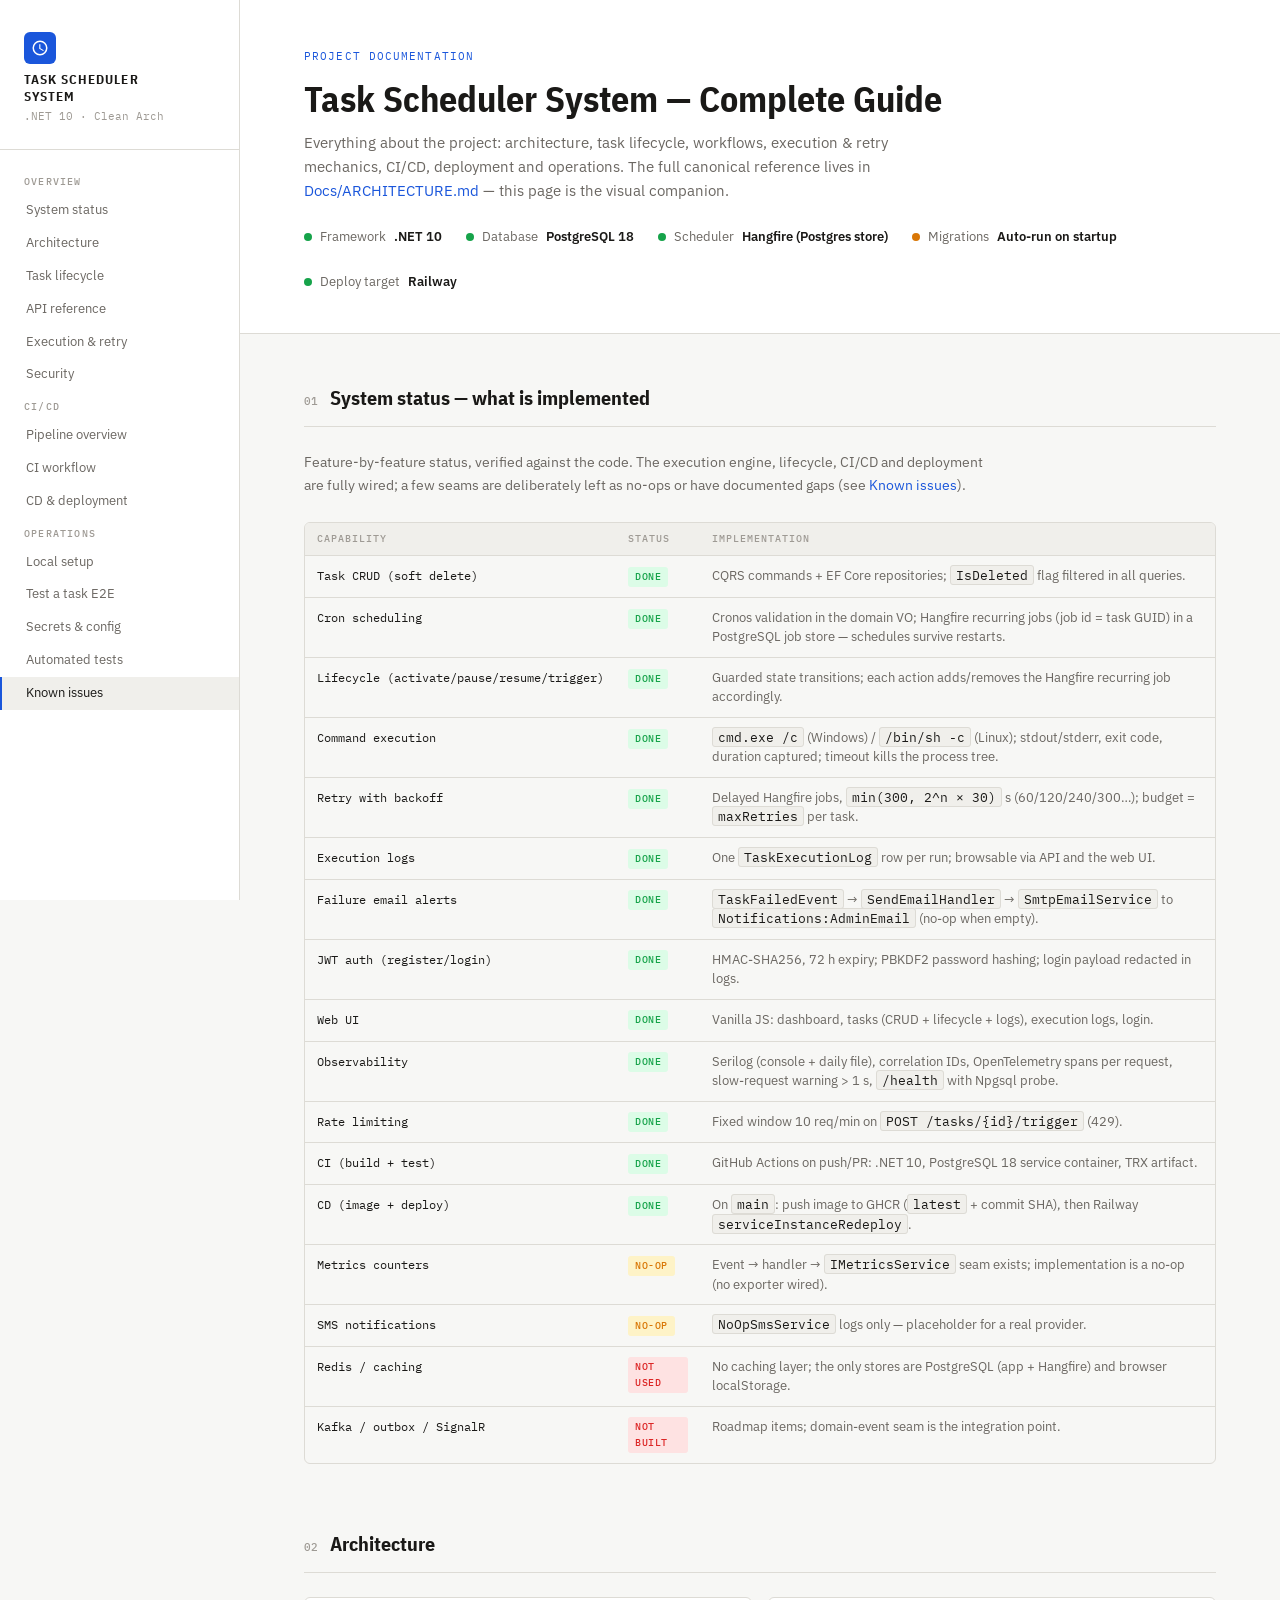
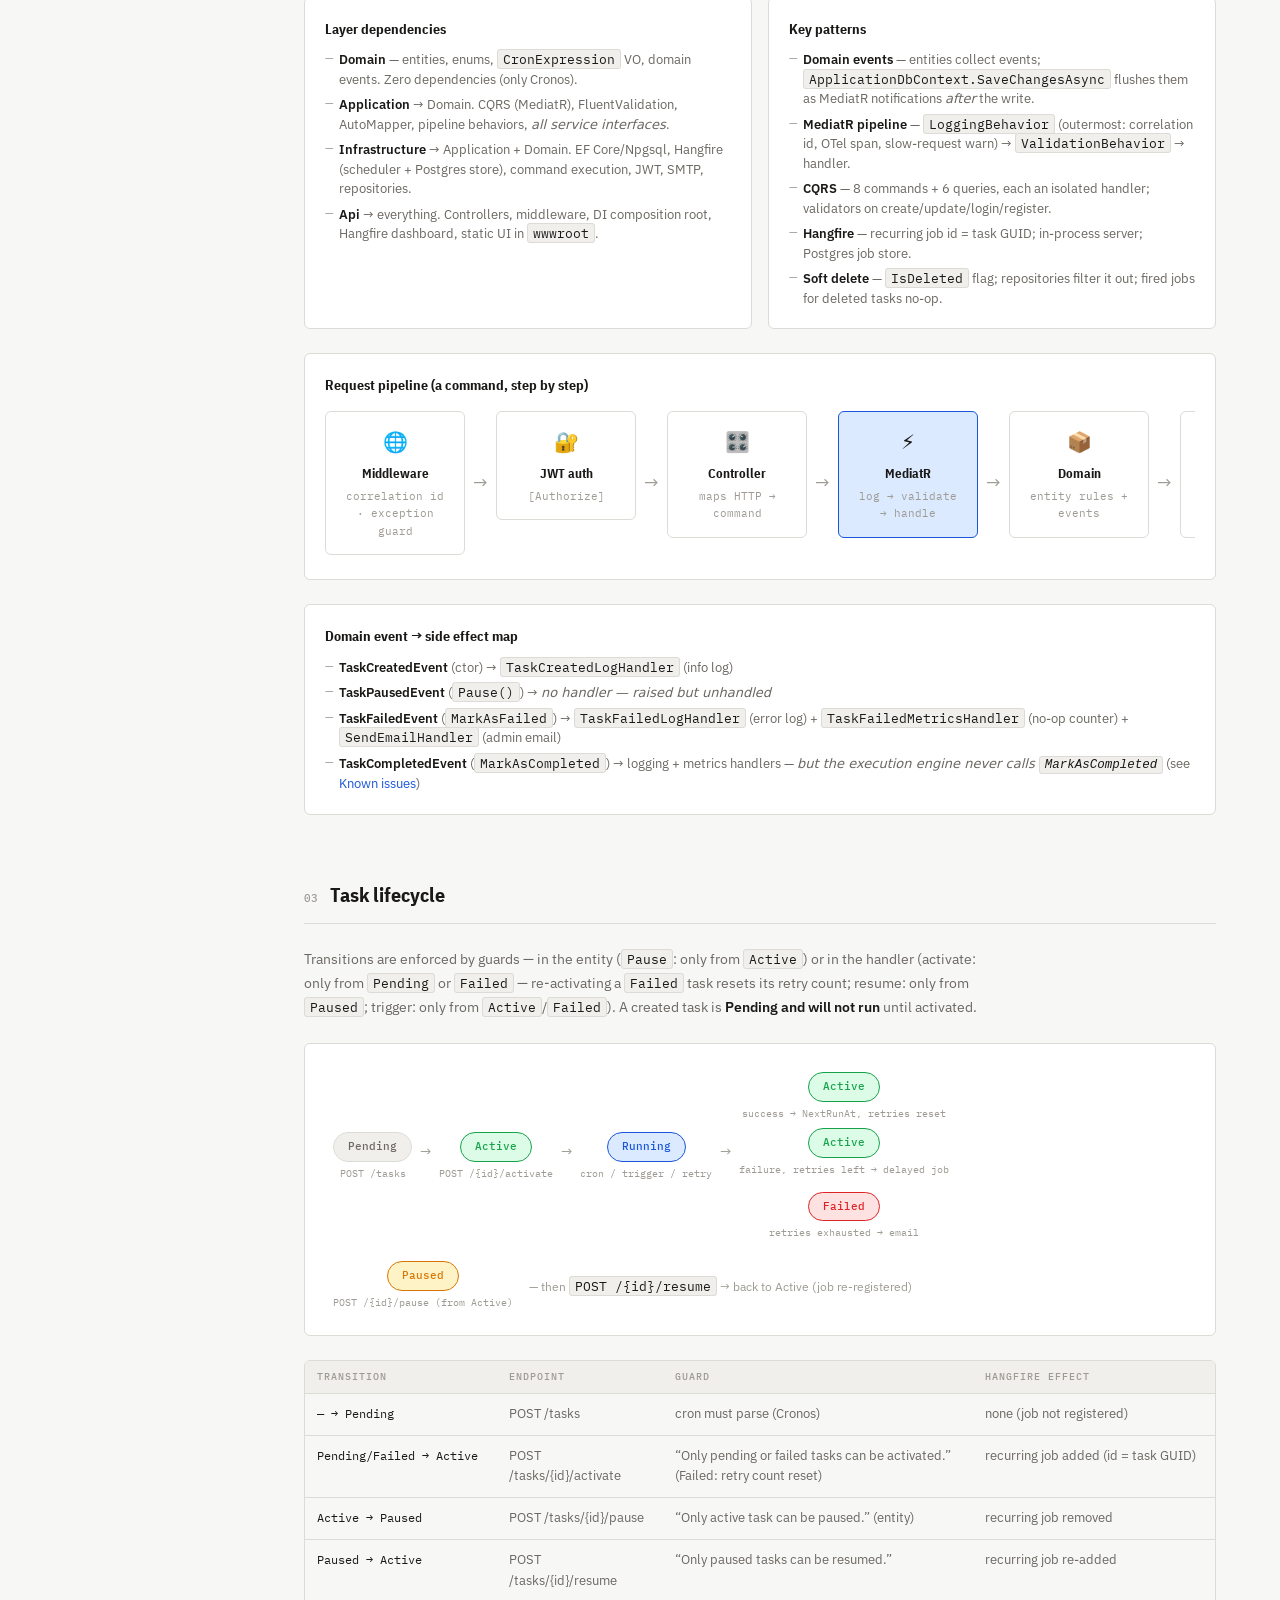
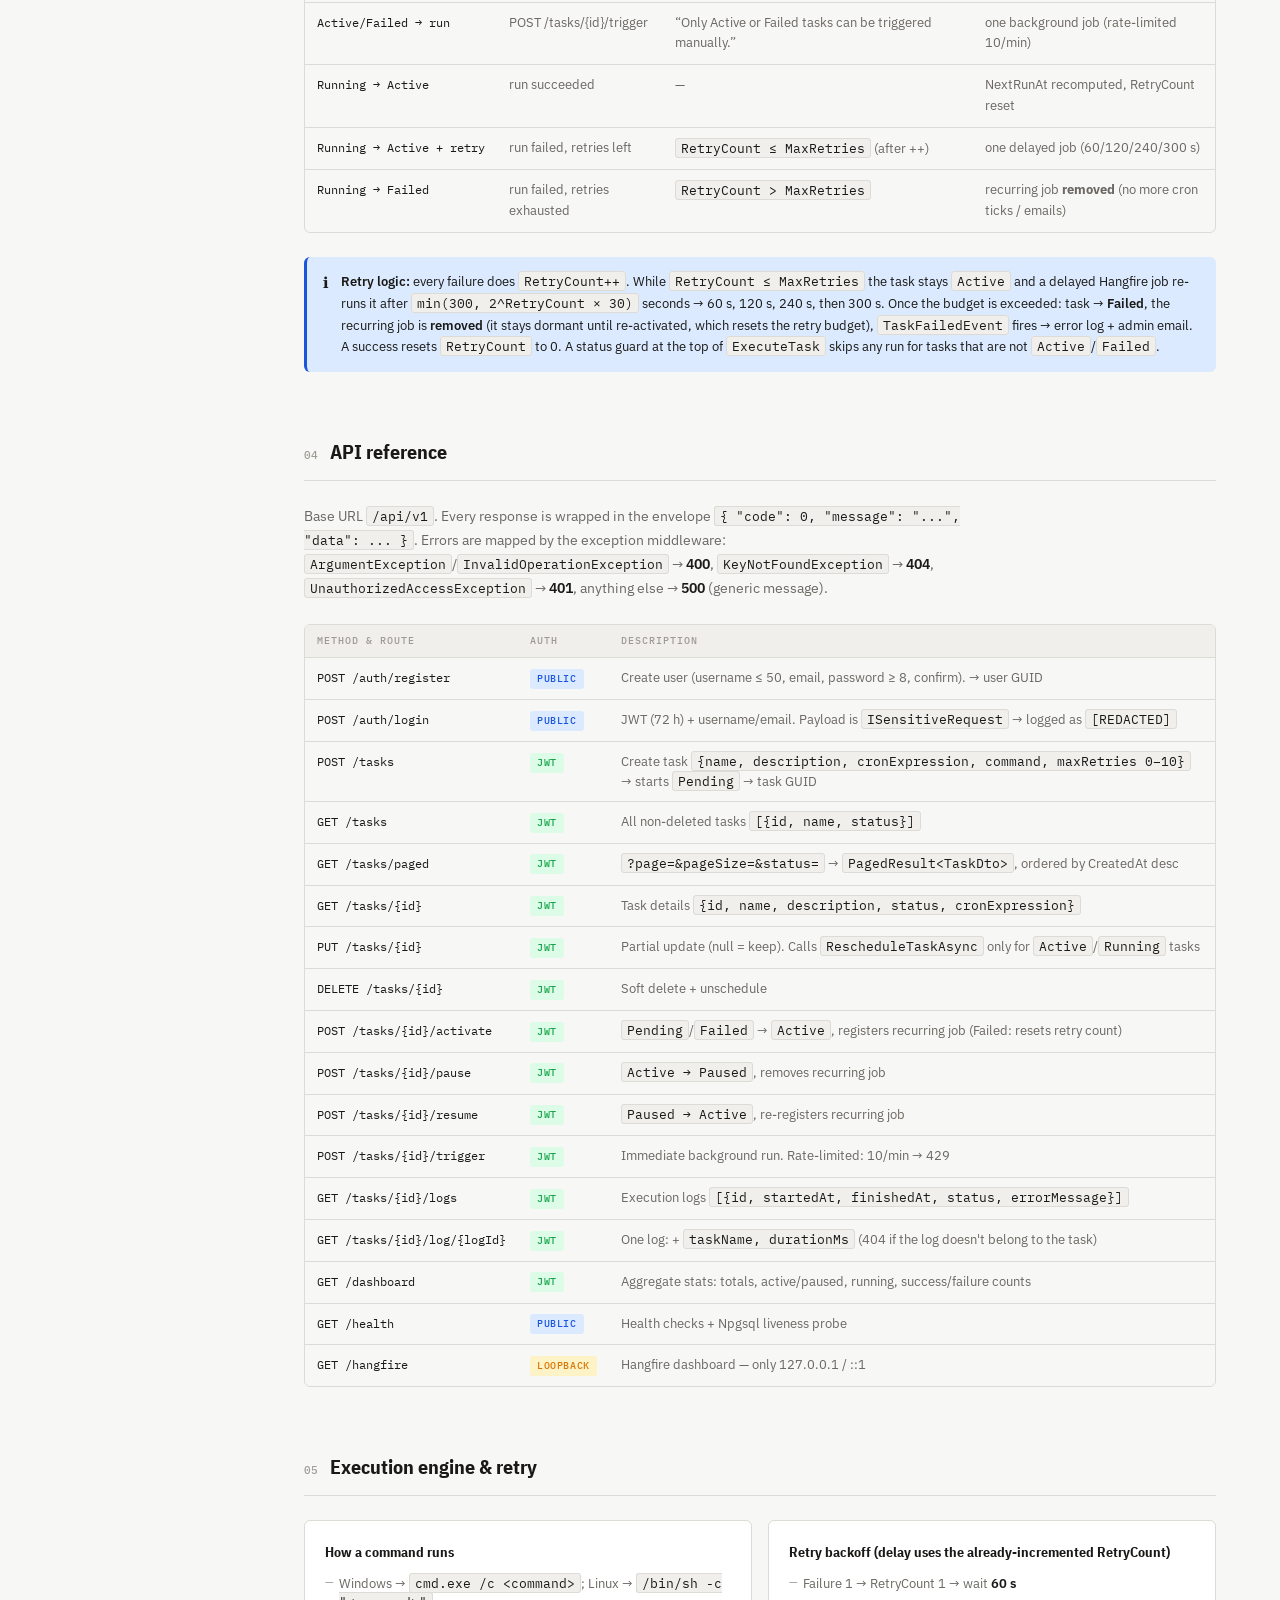
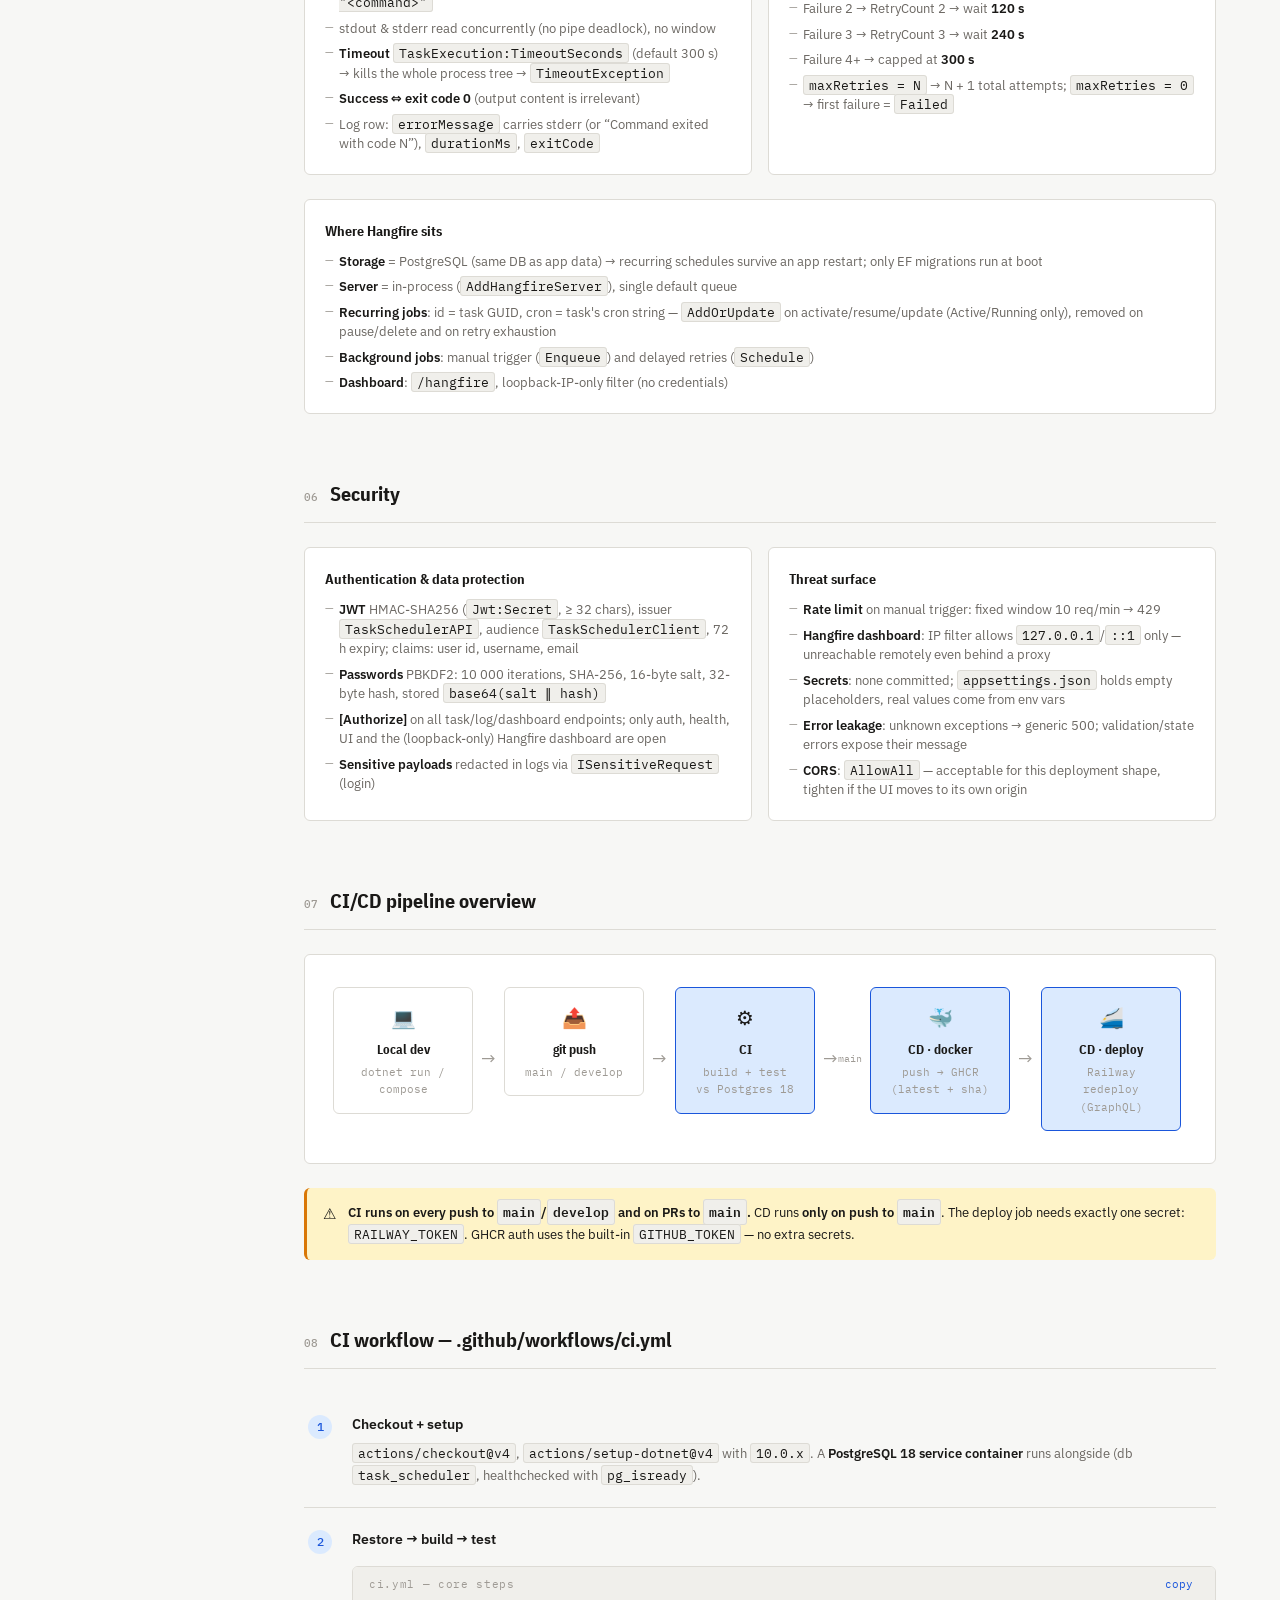
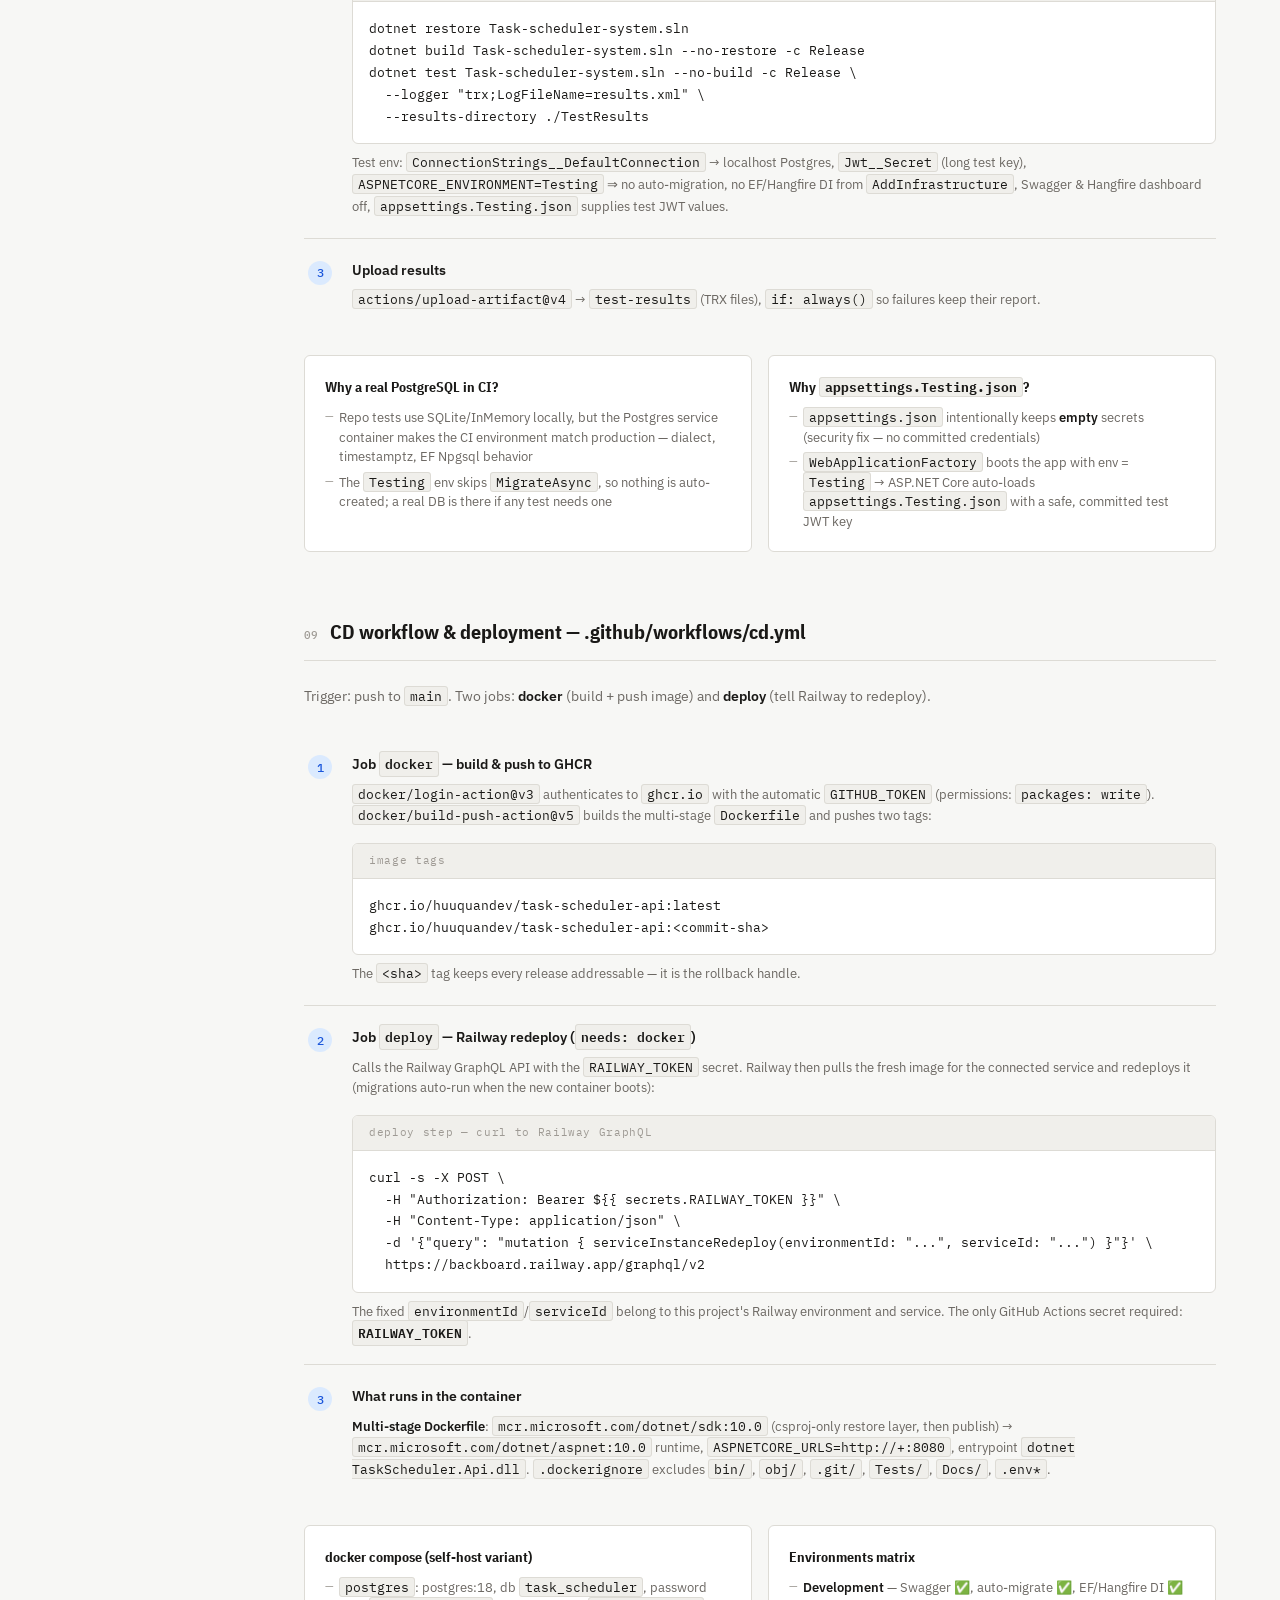
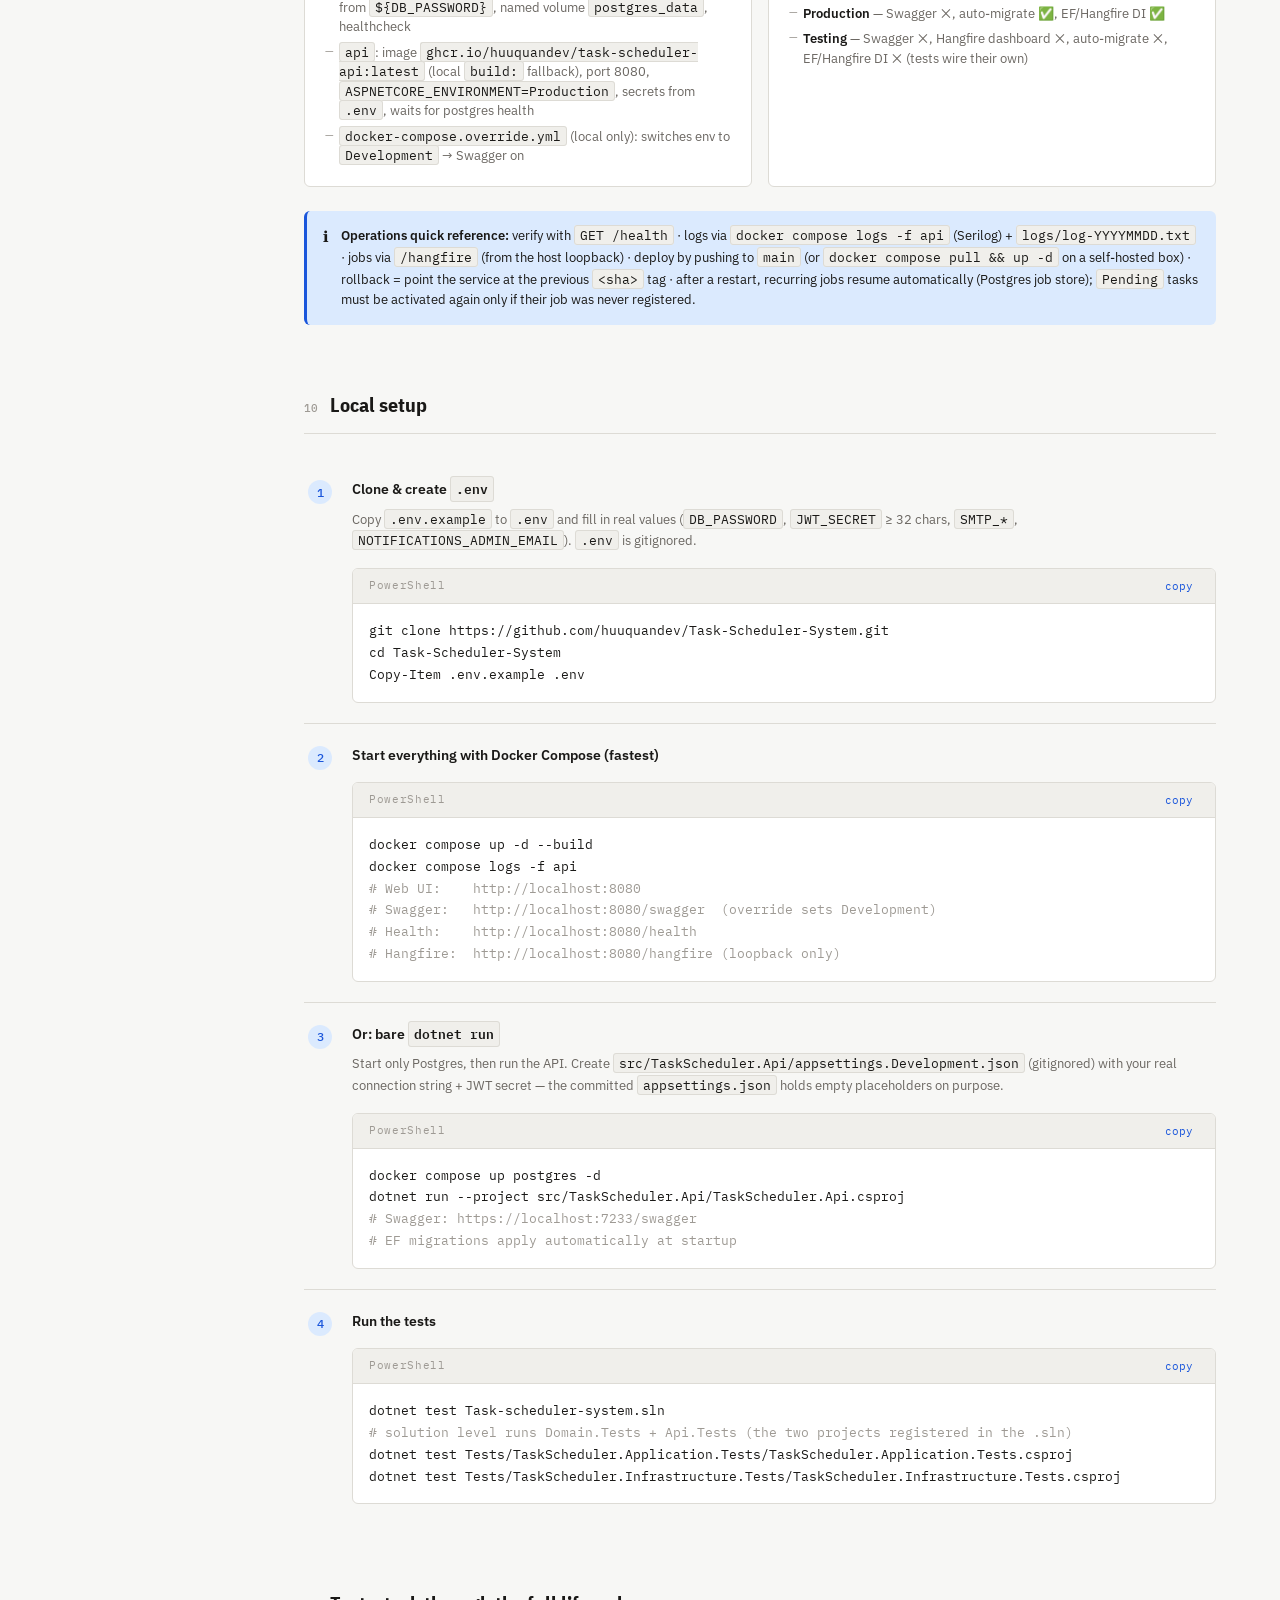
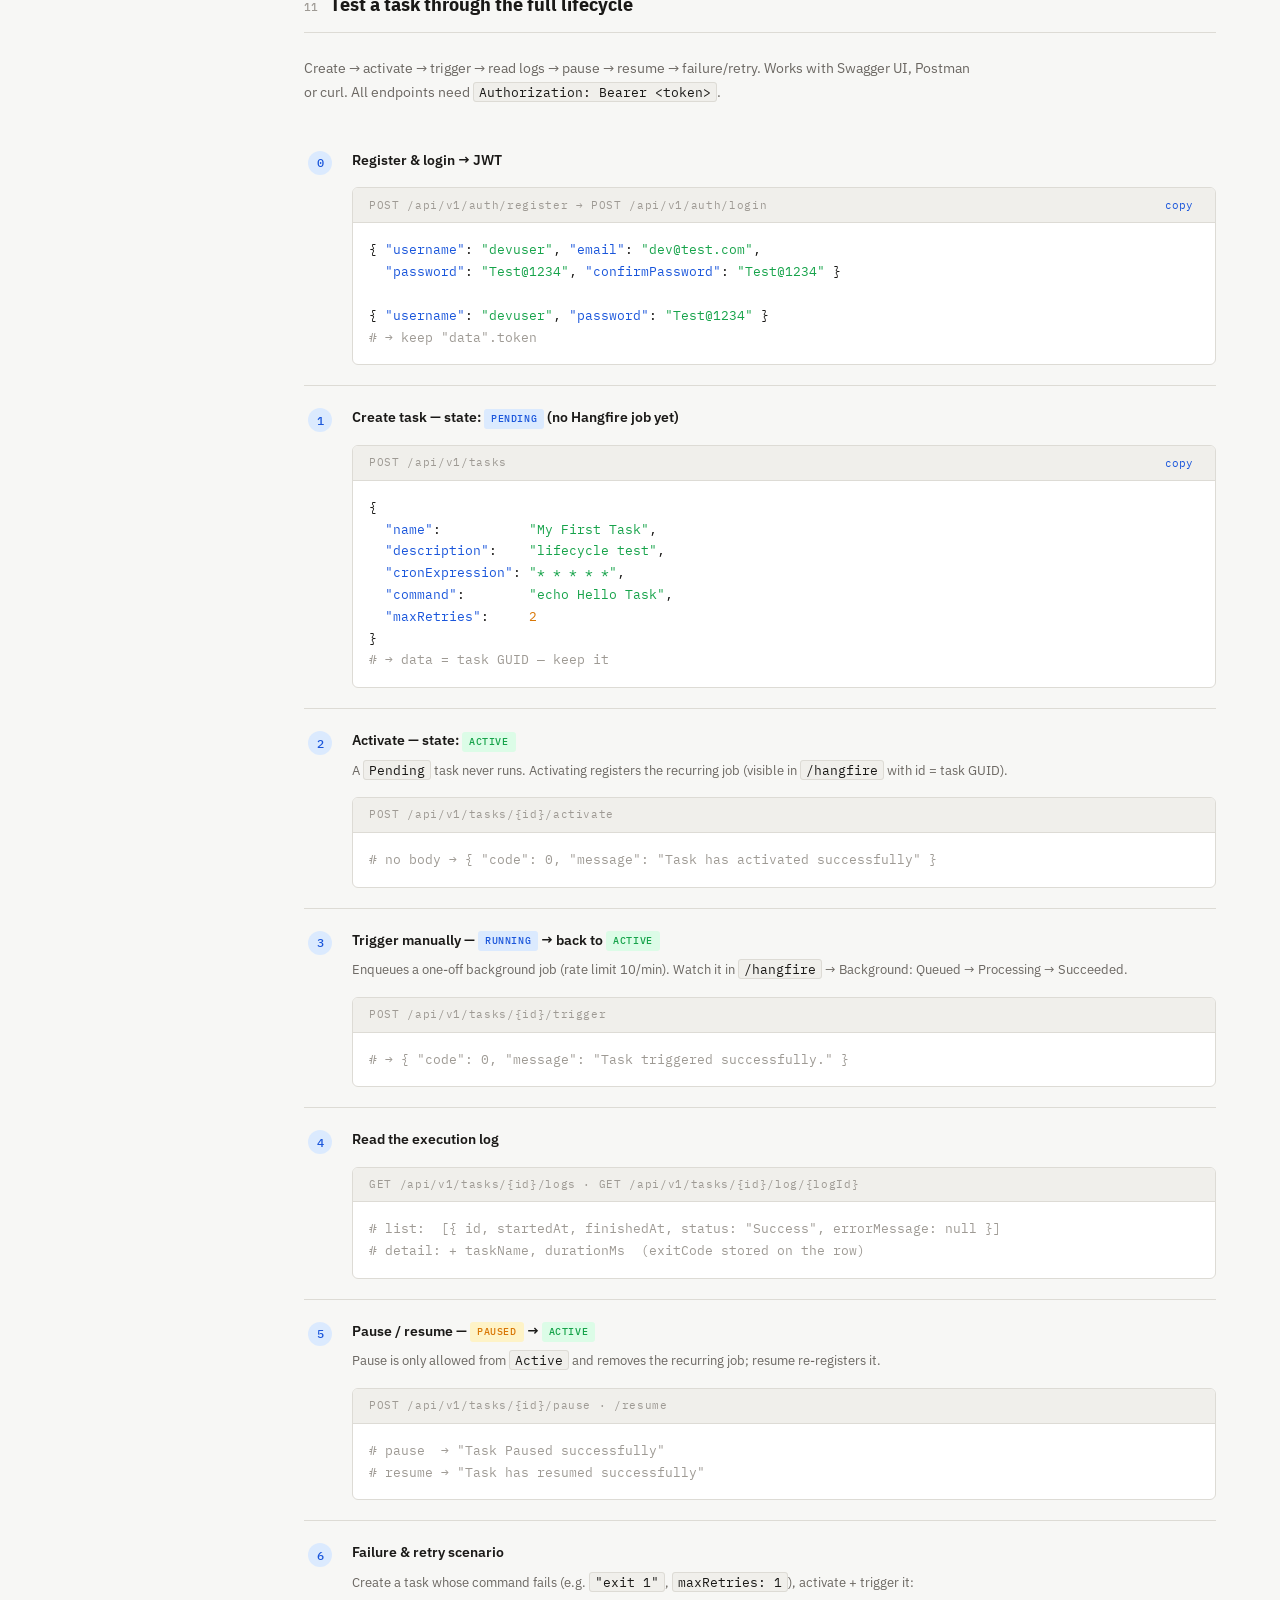
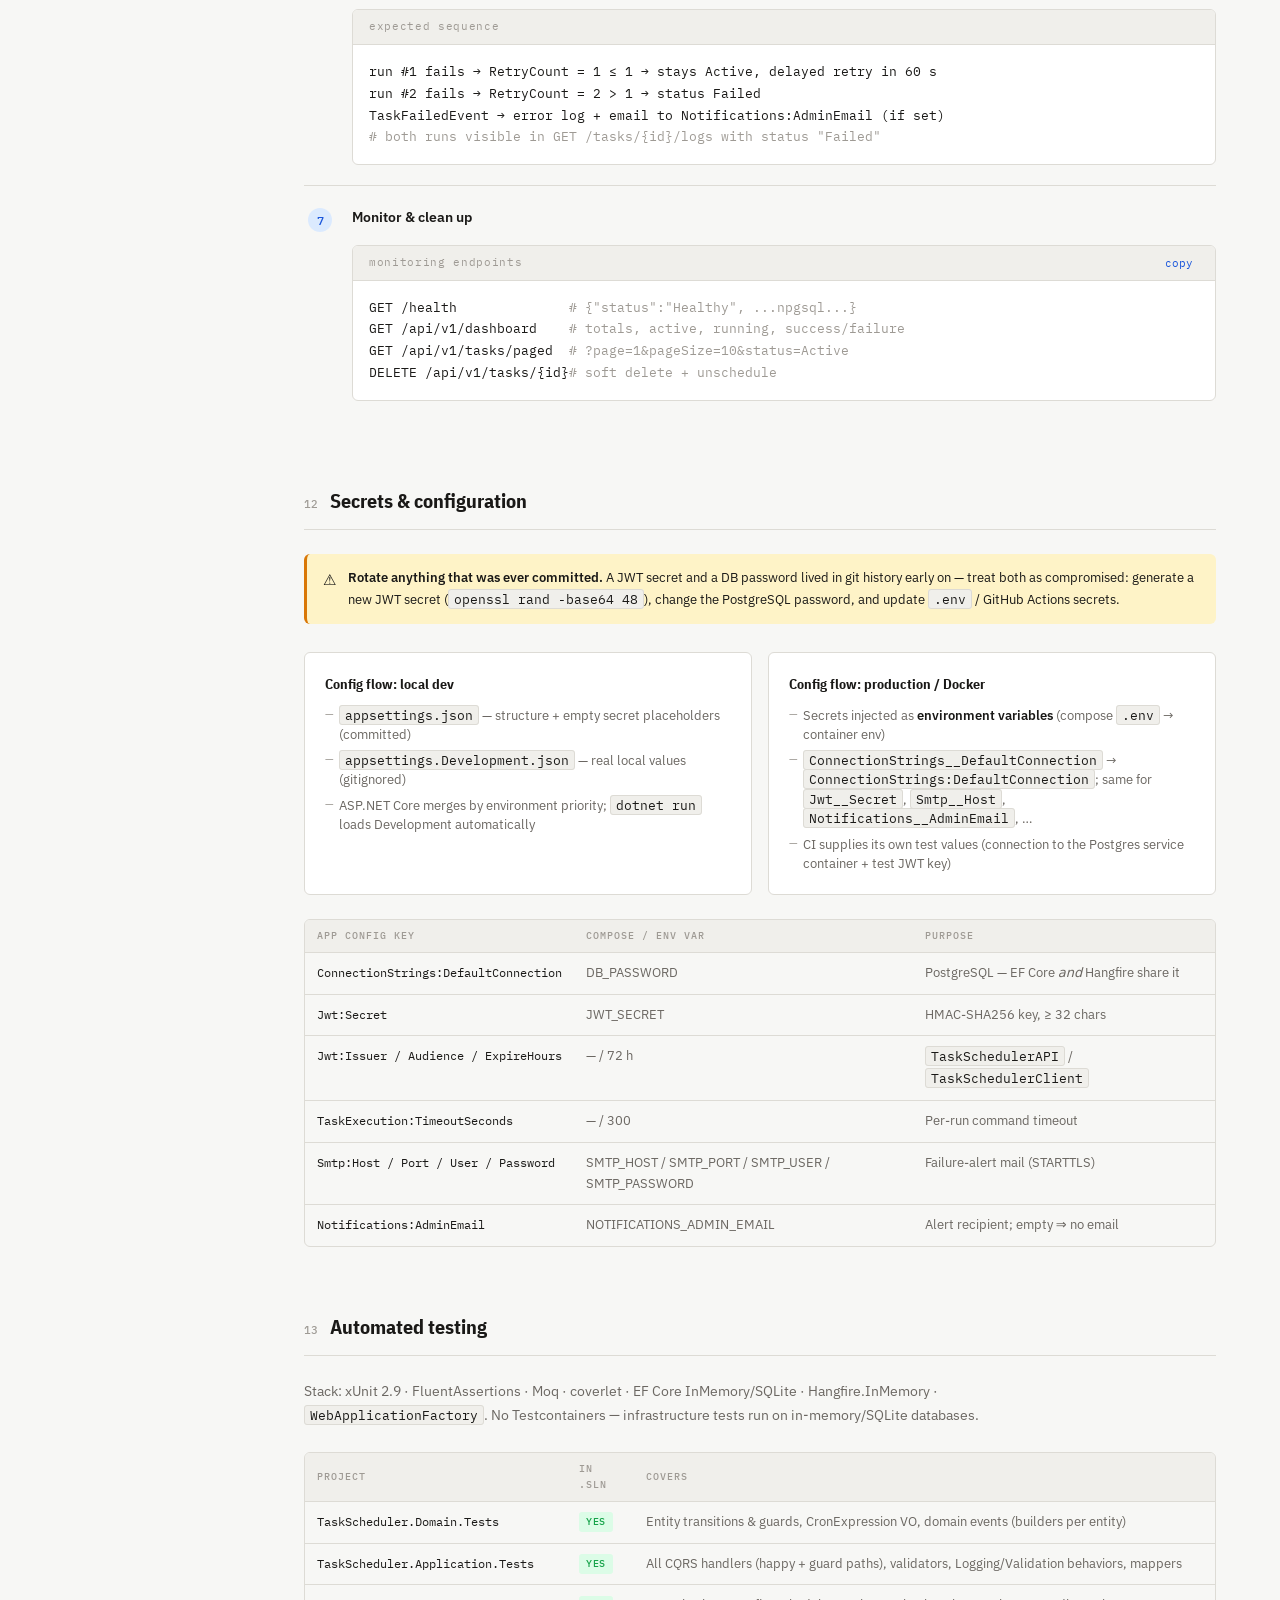
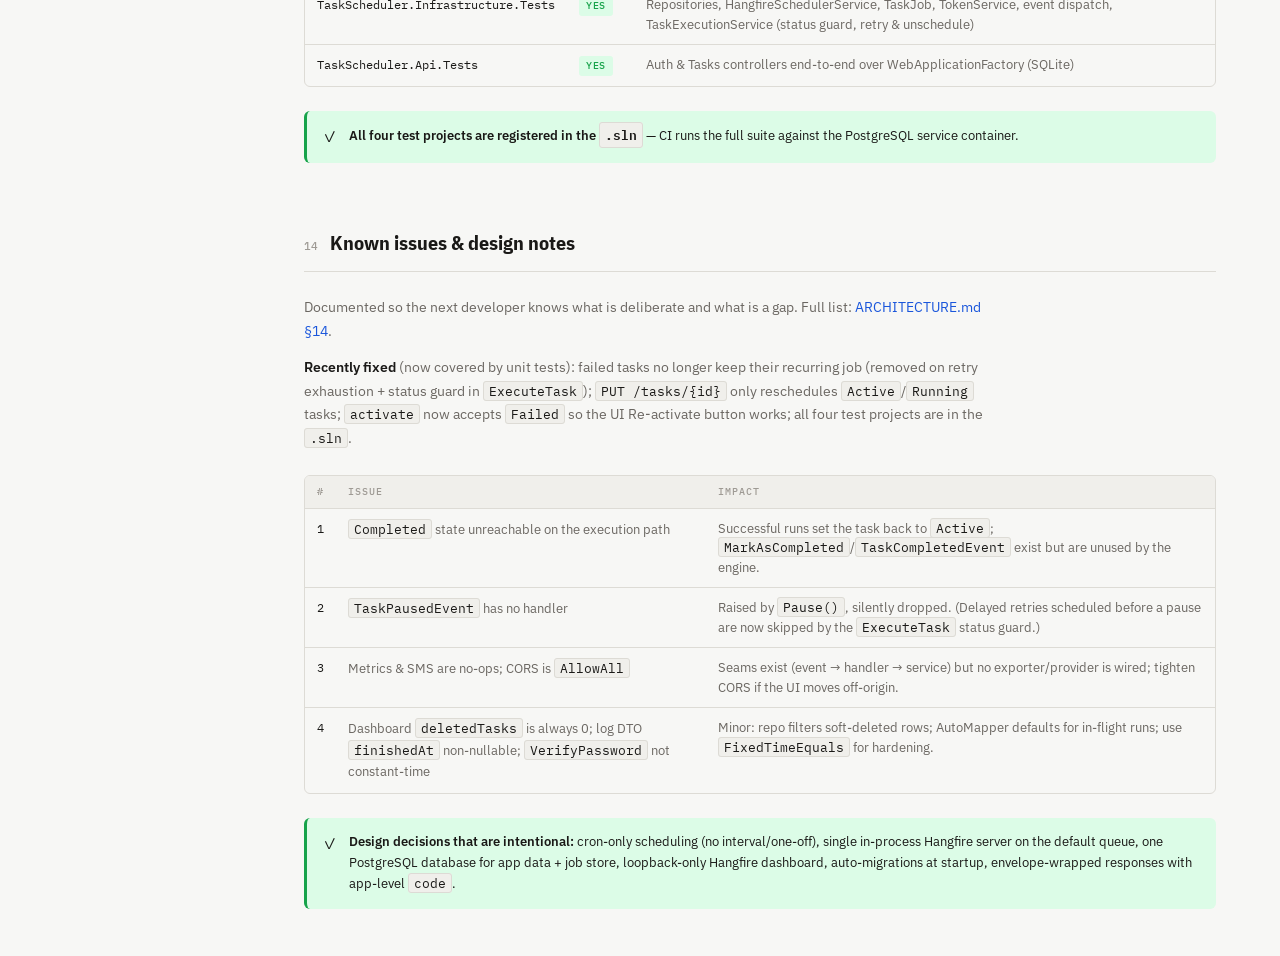
==== commit 63ba9577: "fix bug" ====
--- a/Docs/project-guide.html
+++ b/Docs/project-guide.html
@@ -673,7 +673,7 @@
         <h3>Task lifecycle</h3>
       </div>
       <div class="prose">
-        <p>Transitions are enforced by guards — in the entity (<code>Pause</code>: only from <code>Active</code>) or in the handler (activate: only from <code>Pending</code>; resume: only from <code>Paused</code>; trigger: only from <code>Active</code>/<code>Failed</code>). A created task is <strong>Pending and will not run</strong> until activated.</p>
+        <p>Transitions are enforced by guards — in the entity (<code>Pause</code>: only from <code>Active</code>) or in the handler (activate: only from <code>Pending</code> or <code>Failed</code> — re-activating a <code>Failed</code> task resets its retry count; resume: only from <code>Paused</code>; trigger: only from <code>Active</code>/<code>Failed</code>). A created task is <strong>Pending and will not run</strong> until activated.</p>
       </div>
       <div style="overflow-x:auto; background: var(--surface); border: 1px solid var(--border); border-radius: 6px; padding: 24px 28px;">
         <div class="lifecycle">
@@ -722,19 +722,19 @@
           <thead><tr><th>Transition</th><th>Endpoint</th><th>Guard</th><th>Hangfire effect</th></tr></thead>
           <tbody>
             <tr><td>— → Pending</td><td>POST /tasks</td><td>cron must parse (Cronos)</td><td>none (job not registered)</td></tr>
-            <tr><td>Pending → Active</td><td>POST /tasks/{id}/activate</td><td>“Only pending tasks can be activated.”</td><td>recurring job added (id = task GUID)</td></tr>
+            <tr><td>Pending/Failed → Active</td><td>POST /tasks/{id}/activate</td><td>“Only pending or failed tasks can be activated.” (Failed: retry count reset)</td><td>recurring job added (id = task GUID)</td></tr>
             <tr><td>Active → Paused</td><td>POST /tasks/{id}/pause</td><td>“Only active task can be paused.” (entity)</td><td>recurring job removed</td></tr>
             <tr><td>Paused → Active</td><td>POST /tasks/{id}/resume</td><td>“Only paused tasks can be resumed.”</td><td>recurring job re-added</td></tr>
             <tr><td>Active/Failed → run</td><td>POST /tasks/{id}/trigger</td><td>“Only Active or Failed tasks can be triggered manually.”</td><td>one background job (rate-limited 10/min)</td></tr>
             <tr><td>Running → Active</td><td>run succeeded</td><td>—</td><td>NextRunAt recomputed, RetryCount reset</td></tr>
             <tr><td>Running → Active + retry</td><td>run failed, retries left</td><td><code>RetryCount ≤ MaxRetries</code> (after ++)</td><td>one delayed job (60/120/240/300 s)</td></tr>
-            <tr><td>Running → Failed</td><td>run failed, retries exhausted</td><td><code>RetryCount &gt; MaxRetries</code></td><td>recurring job <strong>not</strong> removed (known issue)</td></tr>
+            <tr><td>Running → Failed</td><td>run failed, retries exhausted</td><td><code>RetryCount &gt; MaxRetries</code></td><td>recurring job <strong>removed</strong> (no more cron ticks / emails)</td></tr>
           </tbody>
         </table>
       </div>
       <div class="callout info">
         <span class="callout-icon">ℹ</span>
-        <div><strong>Retry logic:</strong> every failure does <code>RetryCount++</code>. While <code>RetryCount ≤ MaxRetries</code> the task stays <code>Active</code> and a delayed Hangfire job re-runs it after <code>min(300, 2^RetryCount × 30)</code> seconds → 60 s, 120 s, 240 s, then 300 s. Once the budget is exceeded: task → <strong>Failed</strong>, <code>TaskFailedEvent</code> fires → error log + admin email. A success resets <code>RetryCount</code> to 0.</div>
+        <div><strong>Retry logic:</strong> every failure does <code>RetryCount++</code>. While <code>RetryCount ≤ MaxRetries</code> the task stays <code>Active</code> and a delayed Hangfire job re-runs it after <code>min(300, 2^RetryCount × 30)</code> seconds → 60 s, 120 s, 240 s, then 300 s. Once the budget is exceeded: task → <strong>Failed</strong>, the recurring job is <strong>removed</strong> (it stays dormant until re-activated, which resets the retry budget), <code>TaskFailedEvent</code> fires → error log + admin email. A success resets <code>RetryCount</code> to 0. A status guard at the top of <code>ExecuteTask</code> skips any run for tasks that are not <code>Active</code>/<code>Failed</code>.</div>
       </div>
     </section>
 
@@ -757,9 +757,9 @@
             <tr><td>GET /tasks</td><td><span class="badge green">JWT</span></td><td class="reason">All non-deleted tasks <code>[{id, name, status}]</code></td></tr>
             <tr><td>GET /tasks/paged</td><td><span class="badge green">JWT</span></td><td class="reason"><code>?page=&amp;pageSize=&amp;status=</code> → <code>PagedResult&lt;TaskDto&gt;</code>, ordered by CreatedAt desc</td></tr>
             <tr><td>GET /tasks/{id}</td><td><span class="badge green">JWT</span></td><td class="reason">Task details <code>{id, name, description, status, cronExpression}</code></td></tr>
-            <tr><td>PUT /tasks/{id}</td><td><span class="badge green">JWT</span></td><td class="reason">Partial update (null = keep). Always calls <code>RescheduleTaskAsync</code></td></tr>
+            <tr><td>PUT /tasks/{id}</td><td><span class="badge green">JWT</span></td><td class="reason">Partial update (null = keep). Calls <code>RescheduleTaskAsync</code> only for <code>Active</code>/<code>Running</code> tasks</td></tr>
             <tr><td>DELETE /tasks/{id}</td><td><span class="badge green">JWT</span></td><td class="reason">Soft delete + unschedule</td></tr>
-            <tr><td>POST /tasks/{id}/activate</td><td><span class="badge green">JWT</span></td><td class="reason"><code>Pending → Active</code>, registers recurring job</td></tr>
+            <tr><td>POST /tasks/{id}/activate</td><td><span class="badge green">JWT</span></td><td class="reason"><code>Pending</code>/<code>Failed</code> → <code>Active</code>, registers recurring job (Failed: resets retry count)</td></tr>
             <tr><td>POST /tasks/{id}/pause</td><td><span class="badge green">JWT</span></td><td class="reason"><code>Active → Paused</code>, removes recurring job</td></tr>
             <tr><td>POST /tasks/{id}/resume</td><td><span class="badge green">JWT</span></td><td class="reason"><code>Paused → Active</code>, re-registers recurring job</td></tr>
             <tr><td>POST /tasks/{id}/trigger</td><td><span class="badge green">JWT</span></td><td class="reason">Immediate background run. Rate-limited: 10/min → 429</td></tr>
@@ -806,7 +806,7 @@
         <ul>
           <li><strong>Storage</strong> = PostgreSQL (same DB as app data) → recurring schedules survive an app restart; only EF migrations run at boot</li>
           <li><strong>Server</strong> = in-process (<code>AddHangfireServer</code>), single default queue</li>
-          <li><strong>Recurring jobs</strong>: id = task GUID, cron = task's cron string — <code>AddOrUpdate</code> on activate/resume/update, removed on pause/delete</li>
+          <li><strong>Recurring jobs</strong>: id = task GUID, cron = task's cron string — <code>AddOrUpdate</code> on activate/resume/update (Active/Running only), removed on pause/delete and on retry exhaustion</li>
           <li><strong>Background jobs</strong>: manual trigger (<code>Enqueue</code>) and delayed retries (<code>Schedule</code>)</li>
           <li><strong>Dashboard</strong>: <code>/hangfire</code>, loopback-IP-only filter (no credentials)</li>
         </ul>
@@ -1269,15 +1269,15 @@
           <thead><tr><th>Project</th><th>In .sln</th><th>Covers</th></tr></thead>
           <tbody>
             <tr><td>TaskScheduler.Domain.Tests</td><td><span class="badge green">yes</span></td><td class="reason">Entity transitions &amp; guards, CronExpression VO, domain events (builders per entity)</td></tr>
-            <tr><td>TaskScheduler.Application.Tests</td><td><span class="badge amber">no</span></td><td class="reason">All CQRS handlers (happy + guard paths), validators, Logging/Validation behaviors, mappers</td></tr>
-            <tr><td>TaskScheduler.Infrastructure.Tests</td><td><span class="badge amber">no</span></td><td class="reason">Repositories, HangfireSchedulerService, TaskJob, TokenService, event dispatch</td></tr>
+            <tr><td>TaskScheduler.Application.Tests</td><td><span class="badge green">yes</span></td><td class="reason">All CQRS handlers (happy + guard paths), validators, Logging/Validation behaviors, mappers</td></tr>
+            <tr><td>TaskScheduler.Infrastructure.Tests</td><td><span class="badge green">yes</span></td><td class="reason">Repositories, HangfireSchedulerService, TaskJob, TokenService, event dispatch, TaskExecutionService (status guard, retry &amp; unschedule)</td></tr>
             <tr><td>TaskScheduler.Api.Tests</td><td><span class="badge green">yes</span></td><td class="reason">Auth &amp; Tasks controllers end-to-end over WebApplicationFactory (SQLite)</td></tr>
           </tbody>
         </table>
       </div>
-      <div class="callout warn">
-        <span class="callout-icon">⚠</span>
-        <div><strong>CI only runs the two solution-registered suites</strong> (Domain.Tests + Api.Tests). Adding the other two projects to the <code>.sln</code> extends CI coverage with a one-line change each.</div>
+      <div class="callout ok">
+        <span class="callout-icon">✓</span>
+        <div><strong>All four test projects are registered in the <code>.sln</code></strong> — CI runs the full suite against the PostgreSQL service container.</div>
       </div>
     </section>
 
@@ -1288,19 +1288,17 @@
         <h3>Known issues &amp; design notes</h3>
       </div>
       <div class="prose">
-        <p>Documented so the next developer knows what is deliberate and what is a gap. Full list with fix ideas: <a href="ARCHITECTURE.md#14-known-issues--design-notes">ARCHITECTURE.md §14</a>.</p>
+        <p>Documented so the next developer knows what is deliberate and what is a gap. Full list: <a href="ARCHITECTURE.md#14-known-issues--design-notes">ARCHITECTURE.md §14</a>.</p>
+        <p><strong>Recently fixed</strong> (now covered by unit tests): failed tasks no longer keep their recurring job (removed on retry exhaustion + status guard in <code>ExecuteTask</code>); <code>PUT /tasks/{id}</code> only reschedules <code>Active</code>/<code>Running</code> tasks; <code>activate</code> now accepts <code>Failed</code> so the UI Re-activate button works; all four test projects are in the <code>.sln</code>.</p>
       </div>
       <div style="overflow-x:auto; border: 1px solid var(--border); border-radius: 6px;">
         <table class="change-table">
           <thead><tr><th>#</th><th>Issue</th><th>Impact</th></tr></thead>
           <tbody>
-            <tr><td>1</td><td><code>Failed</code> tasks keep their recurring job; <code>ExecuteTask</code> has no status guard</td><td class="reason">A failed task re-runs on every cron tick and re-sends the failure email. Fix: unschedule on exhaustion, or guard at the top of <code>ExecuteTask</code>.</td></tr>
-            <tr><td>2</td><td><code>PUT /tasks/{id}</code> always calls <code>RescheduleTaskAsync</code></td><td class="reason">Updating a <code>Pending</code> task registers a recurring job → it starts running on cron without activation.</td></tr>
-            <tr><td>3</td><td><code>Completed</code> state unreachable on the execution path</td><td class="reason">Successful runs set the task back to <code>Active</code>; <code>MarkAsCompleted</code>/<code>TaskCompletedEvent</code> exist but are unused by the engine.</td></tr>
-            <tr><td>4</td><td>UI “Re-activate” button for <code>Failed</code> tasks</td><td class="reason">Calls <code>POST /{id}/activate</code> which only accepts <code>Pending</code> → returns 400. Align handler or remove the button.</td></tr>
-            <tr><td>5</td><td><code>TaskPausedEvent</code> has no handler; delayed retries ignore pause</td><td class="reason">A retry scheduled before a pause still fires and runs the paused task (same root cause as #1).</td></tr>
-            <tr><td>6</td><td>Metrics &amp; SMS are no-ops; CORS is <code>AllowAll</code></td><td class="reason">Seams exist (event → handler → service) but no exporter/provider is wired; tighten CORS if the UI moves off-origin.</td></tr>
-            <tr><td>7</td><td>Dashboard <code>deletedTasks</code> is always 0; log DTO <code>finishedAt</code> non-nullable; <code>VerifyPassword</code> not constant-time</td><td class="reason">Minor: repo filters soft-deleted rows; AutoMapper defaults for in-flight runs; use <code>FixedTimeEquals</code> for hardening.</td></tr>
+            <tr><td>1</td><td><code>Completed</code> state unreachable on the execution path</td><td class="reason">Successful runs set the task back to <code>Active</code>; <code>MarkAsCompleted</code>/<code>TaskCompletedEvent</code> exist but are unused by the engine.</td></tr>
+            <tr><td>2</td><td><code>TaskPausedEvent</code> has no handler</td><td class="reason">Raised by <code>Pause()</code>, silently dropped. (Delayed retries scheduled before a pause are now skipped by the <code>ExecuteTask</code> status guard.)</td></tr>
+            <tr><td>3</td><td>Metrics &amp; SMS are no-ops; CORS is <code>AllowAll</code></td><td class="reason">Seams exist (event → handler → service) but no exporter/provider is wired; tighten CORS if the UI moves off-origin.</td></tr>
+            <tr><td>4</td><td>Dashboard <code>deletedTasks</code> is always 0; log DTO <code>finishedAt</code> non-nullable; <code>VerifyPassword</code> not constant-time</td><td class="reason">Minor: repo filters soft-deleted rows; AutoMapper defaults for in-flight runs; use <code>FixedTimeEquals</code> for hardening.</td></tr>
           </tbody>
         </table>
       </div>
